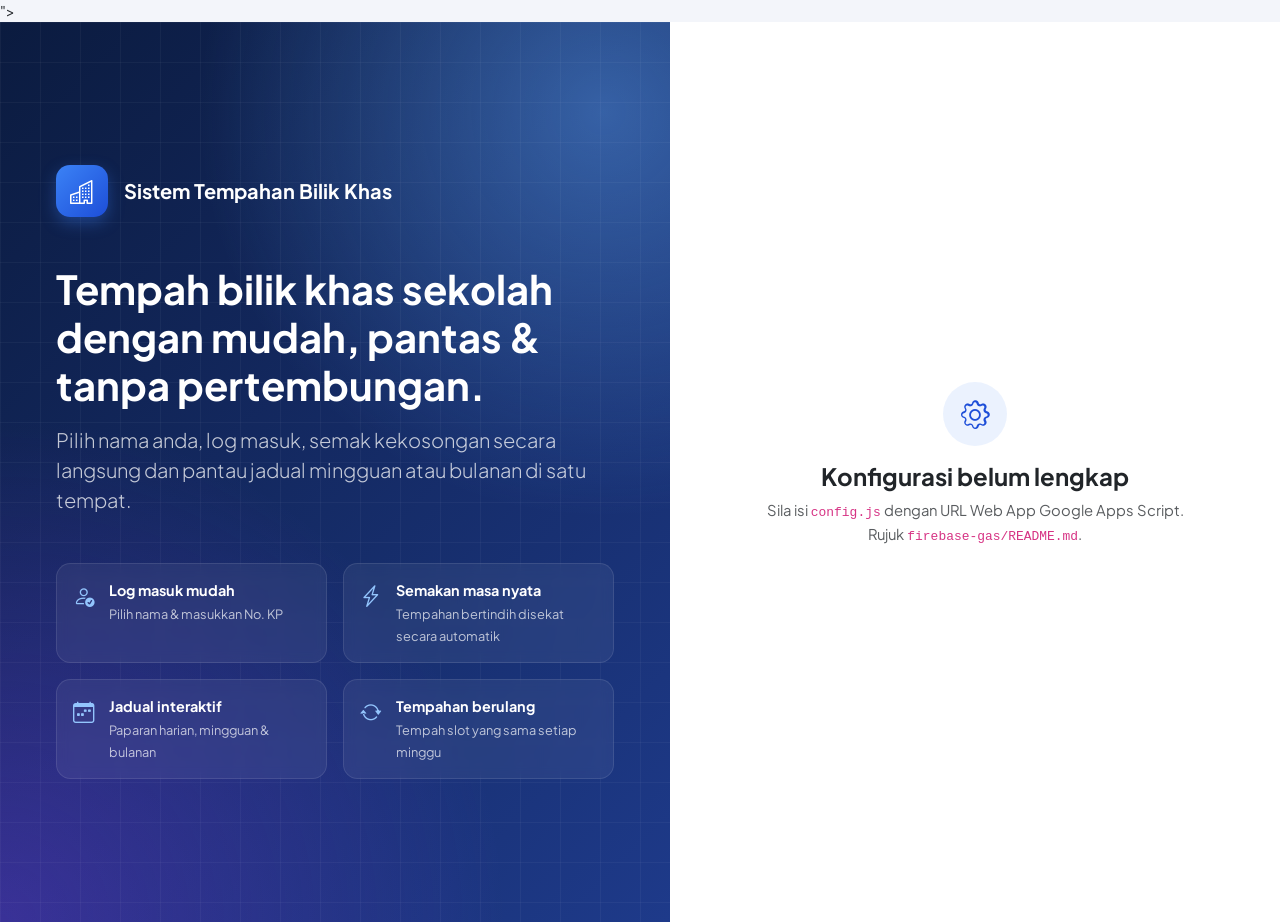
==== firebase-gas/gas/Index.html @ e860db9b "Versi GAS: sokongan banyak sekolah dengan panel Super Admin - Setiap sekolah mendapat Google Sheet s" ====
<!doctype html>
<html lang="ms">
<head>
    <meta charset="utf-8">
    <meta name="viewport" content="width=device-width, initial-scale=1">
    <title>Sistem Tempahan Bilik Khas</title>
    <rect width='32' height='32' rx='8' fill='%231e3a8a'/><path d='M9 23V9h9a5 5 0 010 10h-9' fill='none' stroke='white' stroke-width='3'/><circle cx='22' cy='23' r='2.5' fill='%2360a5fa'/></svg>">
    <link href="https://cdn.jsdelivr.net/npm/bootstrap@5.3.3/dist/css/bootstrap.min.css" rel="stylesheet">
    <link href="https://cdn.jsdelivr.net/npm/bootstrap-icons@1.11.3/font/bootstrap-icons.min.css" rel="stylesheet">
    <link rel="preconnect" href="https://fonts.googleapis.com"><link rel="preconnect" href="https://fonts.gstatic.com" crossorigin><link href="https://fonts.googleapis.com/css2?family=Plus+Jakarta+Sans:wght@400;500;600;700;800&display=swap" rel="stylesheet">
<style>
/* ==========================================================================
   Sistem Tempahan Bilik Khas — corporate theme
   ========================================================================== */

:root,
[data-bs-theme="light"] {
    --tb-navy: #0b1b3f;
    --tb-navy-2: #12275a;
    --tb-accent: #3b82f6;
    --tb-bg: #f3f5fa;
    --tb-surface: #ffffff;
    --tb-border: #e4e8f1;
    --tb-muted: #64748b;
    --tb-shadow: 0 1px 2px rgba(15, 23, 42, .04), 0 4px 16px rgba(15, 23, 42, .04);
    --tb-shadow-lg: 0 12px 32px rgba(15, 23, 42, .10);
    --tb-free: #ecfdf5;
    --tb-free-b: #a7f3d0;
    --tb-past: #f1f5f9;
    --tb-sidebar-w: 268px;

    --bs-primary: #1d4ed8;
    --bs-primary-rgb: 29, 78, 216;
    --bs-link-color: #1d4ed8;
    --bs-link-color-rgb: 29, 78, 216;
    --bs-link-hover-color: #1e40af;
    --bs-body-font-family: "Plus Jakarta Sans", system-ui, -apple-system, "Segoe UI", Roboto, sans-serif;
    --bs-body-bg: var(--tb-bg);
    --bs-border-color: var(--tb-border);
    --bs-border-radius: .6rem;
    --bs-border-radius-lg: .8rem;
}

[data-bs-theme="dark"] {
    --tb-bg: #0b1120;
    --tb-surface: #111a2e;
    --tb-border: #1f2a44;
    --tb-muted: #94a3b8;
    --tb-shadow: 0 1px 2px rgba(0, 0, 0, .3);
    --tb-shadow-lg: 0 12px 32px rgba(0, 0, 0, .45);
    --tb-free: rgba(16, 185, 129, .08);
    --tb-free-b: rgba(16, 185, 129, .35);
    --tb-past: rgba(148, 163, 184, .06);
    --bs-body-bg: var(--tb-bg);
    --bs-body-color: #dbe3f0;
    --bs-border-color: var(--tb-border);
    --bs-secondary-bg: #16213a;
    --bs-tertiary-bg: #131d33;
    --bs-primary: #3b82f6;
    --bs-primary-rgb: 59, 130, 246;
    --bs-link-color: #60a5fa;
    --bs-link-color-rgb: 96, 165, 250;
    --bs-link-hover-color: #93c5fd;
}

body { background: var(--tb-bg); font-size: .925rem; -webkit-font-smoothing: antialiased; }
.xsmall { font-size: .75rem; }
.min-w-0 { min-width: 0; }
.ls-1 { letter-spacing: .08em; }
a { text-decoration: none; }
.fw-medium { font-weight: 500; }

/* ---------- Buttons & form tweaks ---------- */
.btn { font-weight: 500; border-radius: .55rem; }
.btn-primary { --bs-btn-bg: #1d4ed8; --bs-btn-border-color: #1d4ed8; --bs-btn-hover-bg: #1e40af; --bs-btn-hover-border-color: #1e40af; --bs-btn-active-bg: #1e3a8a; box-shadow: 0 2px 8px rgba(29, 78, 216, .25); }
.btn-light { --bs-btn-bg: var(--tb-surface); --bs-btn-border-color: var(--tb-border); --bs-btn-hover-bg: var(--bs-secondary-bg); --bs-btn-hover-border-color: var(--tb-border); --bs-btn-color: var(--bs-body-color); --bs-btn-hover-color: var(--bs-body-color); }
.btn-icon { width: 40px; height: 40px; display: inline-flex; align-items: center; justify-content: center; border-radius: 10px; color: var(--bs-body-color); border: 1px solid transparent; }
.btn-icon:hover { background: var(--bs-secondary-bg); }
.form-control, .form-select { border-color: var(--tb-border); background-color: var(--tb-surface); }
.form-control:focus, .form-select:focus { border-color: #93c5fd; box-shadow: 0 0 0 .2rem rgba(59, 130, 246, .18); }
.form-label { margin-bottom: .35rem; font-size: .875rem; }
.input-icon { position: relative; }
.input-icon > i { position: absolute; left: .8rem; top: 50%; transform: translateY(-50%); color: var(--tb-muted); pointer-events: none; z-index: 2; }
.input-icon > .form-control { padding-left: 2.3rem; }
.btn-reveal { position: absolute; right: .5rem; top: 50%; transform: translateY(-50%); border: 0; background: none; color: var(--tb-muted); padding: .25rem .5rem; }

/* ---------- Soft badges ---------- */
.badge { font-weight: 600; padding: .38em .65em; border-radius: 6px; }
.badge-soft-primary { background: rgba(29, 78, 216, .1); color: #1d4ed8; }
.badge-soft-success { background: rgba(22, 163, 74, .12); color: #15803d; }
.badge-soft-warning { background: rgba(245, 158, 11, .15); color: #b45309; }
.badge-soft-danger { background: rgba(220, 38, 38, .1); color: #b91c1c; }
.badge-soft-secondary { background: rgba(100, 116, 139, .12); color: #475569; }
.badge-soft-info { background: rgba(8, 145, 178, .12); color: #0e7490; }
[data-bs-theme="dark"] .badge-soft-primary { color: #93c5fd; background: rgba(59, 130, 246, .18); }
[data-bs-theme="dark"] .badge-soft-success { color: #86efac; }
[data-bs-theme="dark"] .badge-soft-warning { color: #fcd34d; }
[data-bs-theme="dark"] .badge-soft-danger { color: #fca5a5; }
[data-bs-theme="dark"] .badge-soft-secondary { color: #cbd5e1; }
[data-bs-theme="dark"] .badge-soft-info { color: #67e8f9; }

/* ---------- Sidebar ---------- */
.sidebar {
    position: fixed; inset: 0 auto 0 0; width: var(--tb-sidebar-w); z-index: 1040;
    background: linear-gradient(180deg, var(--tb-navy) 0%, #0a1733 100%);
    color: #cbd5e1; display: flex; flex-direction: column; transition: transform .25s ease;
}
.brand { display: flex; align-items: center; gap: .75rem; padding: 1.25rem 1.25rem 1rem; color: #fff; }
.brand:hover { color: #fff; }
.brand-logo {
    width: 40px; height: 40px; border-radius: 11px; flex-shrink: 0; display: inline-flex; align-items: center; justify-content: center;
    background: linear-gradient(135deg, #3b82f6, #1d4ed8); color: #fff; font-size: 1.15rem; box-shadow: 0 6px 16px rgba(59, 130, 246, .35);
}
.brand-logo.lg { width: 52px; height: 52px; font-size: 1.5rem; border-radius: 14px; display: flex; }
.brand-text { line-height: 1.2; min-width: 0; }
.brand-text strong { display: block; font-size: .9rem; font-weight: 700; }
.brand-text small { display: block; font-size: .72rem; color: #94a3b8; white-space: nowrap; overflow: hidden; text-overflow: ellipsis; }
.side-nav { flex: 1; overflow-y: auto; padding: .5rem .75rem 1rem; }
.nav-section { font-size: .68rem; font-weight: 700; text-transform: uppercase; letter-spacing: .1em; color: #64748b; padding: 1.1rem .75rem .45rem; }
.sidebar .nav-link {
    display: flex; align-items: center; gap: .75rem; padding: .6rem .75rem; border-radius: .6rem; color: #cbd5e1; font-weight: 500; font-size: .875rem; margin-bottom: 2px;
}
.sidebar .nav-link i { font-size: 1.05rem; width: 20px; text-align: center; opacity: .85; }
.sidebar .nav-link:hover { background: rgba(255, 255, 255, .06); color: #fff; }
.sidebar .nav-link.active { background: linear-gradient(90deg, rgba(59, 130, 246, .28), rgba(59, 130, 246, .08)); color: #fff; box-shadow: inset 3px 0 0 #60a5fa; }
.sidebar .nav-link.active i { color: #93c5fd; opacity: 1; }
.nav-badge { margin-left: auto; background: #f59e0b; color: #111827; font-size: .7rem; font-weight: 700; padding: .1rem .45rem; border-radius: 99px; }
.sidebar-footer { padding: .75rem; border-top: 1px solid rgba(255, 255, 255, .06); }
.sidebar-backdrop { display: none; }

/* ---------- Main layout ---------- */
.main { margin-left: var(--tb-sidebar-w); min-height: 100vh; display: flex; flex-direction: column; }
.topbar {
    position: sticky; top: 0; z-index: 1030; height: 68px; display: flex; align-items: center; gap: 1rem; padding: 0 1.75rem;
    background: color-mix(in srgb, var(--tb-bg) 82%, transparent); backdrop-filter: saturate(180%) blur(12px); border-bottom: 1px solid var(--tb-border);
}
.content { flex: 1; padding: 1.75rem; max-width: 1600px; width: 100%; }
.app-footer { display: flex; justify-content: space-between; flex-wrap: wrap; gap: .5rem; padding: 1rem 1.75rem; font-size: .8rem; color: var(--tb-muted); border-top: 1px solid var(--tb-border); }

.user-chip { display: flex; align-items: center; gap: .6rem; padding: .3rem .6rem .3rem .3rem; border-radius: 99px; border: 1px solid var(--tb-border); background: var(--tb-surface); }
.avatar {
    width: 34px; height: 34px; border-radius: 50%; display: inline-flex; align-items: center; justify-content: center; flex-shrink: 0;
    background: linear-gradient(135deg, #1d4ed8, #7c3aed); color: #fff; font-size: .78rem; font-weight: 700;
}
.avatar-sm { width: 30px; height: 30px; font-size: .7rem; }
.avatar-xl { width: 84px; height: 84px; font-size: 1.8rem; display: flex; }
.notif-dot { position: absolute; top: 3px; right: 2px; min-width: 18px; height: 18px; padding: 0 4px; border-radius: 99px; background: #ef4444; color: #fff; font-size: .65rem; font-weight: 700; display: flex; align-items: center; justify-content: center; border: 2px solid var(--tb-bg); }
.notif-menu { width: 340px; border: 1px solid var(--tb-border); border-radius: .8rem; overflow: hidden; }
.notif-list { max-height: 380px; overflow-y: auto; }
.notif-item { display: block; padding: .7rem 1rem; border-bottom: 1px solid var(--tb-border); color: inherit; }
.notif-item:hover { background: var(--bs-secondary-bg); color: inherit; }
.notif-item.unread { background: rgba(59, 130, 246, .06); box-shadow: inset 3px 0 0 #3b82f6; }
.notif-unread { background: rgba(59, 130, 246, .05); }
.notif-icon { width: 38px; height: 38px; border-radius: 10px; background: var(--bs-secondary-bg); display: flex; align-items: center; justify-content: center; font-size: 1.1rem; flex-shrink: 0; }

/* ---------- Page head ---------- */
.page-head { display: flex; justify-content: space-between; align-items: flex-end; gap: 1rem; flex-wrap: wrap; margin-bottom: 1.5rem; }
.page-title { font-size: 1.55rem; font-weight: 800; letter-spacing: -.02em; margin: 0; }
.page-subtitle { color: var(--tb-muted); margin: .25rem 0 0; }
.page-actions { display: flex; gap: .5rem; flex-wrap: wrap; }

/* ---------- Cards ---------- */
.card { background: var(--tb-surface); border: 1px solid var(--tb-border); border-radius: .9rem; box-shadow: var(--tb-shadow); }
.card-header { background: transparent; border-bottom: 1px solid var(--tb-border); padding: .95rem 1.25rem; }
.card-footer { background: transparent; border-top: 1px solid var(--tb-border); padding: .75rem 1.25rem; }
.card-title { font-size: 1rem; font-weight: 700; margin: 0; display: flex; align-items: center; }
.card > .list-group-flush > .list-group-item { background: transparent; }
.table { --bs-table-bg: transparent; margin-bottom: 0; }
.table > thead th { font-size: .72rem; text-transform: uppercase; letter-spacing: .06em; color: var(--tb-muted); font-weight: 700; background: var(--bs-tertiary-bg); border-bottom-width: 1px; white-space: nowrap; padding: .7rem .75rem; }
.table > tbody td { padding: .75rem; }
.table > :not(caption) > * > * { border-color: var(--tb-border); }
.table td:first-child, .table th:first-child { padding-left: 1.25rem; }
.table td:last-child, .table th:last-child { padding-right: 1.25rem; }

.hero-card {
    border-radius: 1.1rem; padding: 1.75rem 2rem; position: relative; overflow: hidden;
    background: radial-gradient(circle at 85% -20%, rgba(96, 165, 250, .55), transparent 45%), linear-gradient(120deg, #0b1b3f 0%, #1e3a8a 60%, #1d4ed8 100%);
    box-shadow: 0 16px 40px rgba(30, 58, 138, .25);
}
.hero-card::after {
    content: ""; position: absolute; right: -60px; bottom: -80px; width: 260px; height: 260px; border-radius: 50%;
    border: 40px solid rgba(255, 255, 255, .05);
}
.hero-card .row { position: relative; z-index: 1; }

.stat-card {
    display: flex; align-items: center; gap: 1rem; padding: 1.15rem 1.25rem; height: 100%;
    background: var(--tb-surface); border: 1px solid var(--tb-border); border-radius: .9rem; box-shadow: var(--tb-shadow); color: inherit; transition: transform .15s, box-shadow .15s;
}
a.stat-card:hover { transform: translateY(-2px); box-shadow: var(--tb-shadow-lg); color: inherit; }
.stat-icon { width: 48px; height: 48px; border-radius: 12px; display: flex; align-items: center; justify-content: center; font-size: 1.35rem; flex-shrink: 0; }
.stat-value { font-size: 1.6rem; font-weight: 800; line-height: 1.1; letter-spacing: -.02em; }
.stat-label { font-size: .8rem; color: var(--tb-muted); font-weight: 500; }
.stat-card-sm { padding: .9rem 1rem; gap: .75rem; }
.stat-card-sm .stat-icon { width: 40px; height: 40px; font-size: 1.1rem; }
.stat-card-sm .stat-value { font-size: 1.3rem; }

.empty-state { text-align: center; color: var(--tb-muted); padding: 2rem 1rem; }
.empty-state i { font-size: 2.2rem; display: block; margin-bottom: .5rem; opacity: .5; }
.empty-state p { margin-bottom: .75rem; }

.room-dot { display: inline-block; width: 10px; height: 10px; border-radius: 3px; background: var(--c, #1d4ed8); margin-right: .5rem; vertical-align: middle; flex-shrink: 0; }
.legend-box { display: inline-block; width: 12px; height: 12px; border-radius: 3px; margin-right: .35rem; vertical-align: -1px; border: 1px solid rgba(0, 0, 0, .08); }
.bg-free { background: var(--tb-free); border-color: var(--tb-free-b); }
.bg-busy { background: #3b82f6; }
.bg-pending { background: repeating-linear-gradient(45deg, #fbbf24, #fbbf24 3px, #fde68a 3px, #fde68a 6px); }
.bg-selected { background: #16a34a; }
.bg-closed { background: #94a3b8; }

.date-tile {
    width: 50px; height: 54px; border-radius: 10px; display: flex; flex-direction: column; align-items: center; justify-content: center; flex-shrink: 0;
    background: color-mix(in srgb, var(--c) 12%, transparent); color: var(--c); border: 1px solid color-mix(in srgb, var(--c) 25%, transparent);
}
.date-tile span { font-size: .65rem; font-weight: 700; text-transform: uppercase; }
.date-tile strong { font-size: 1.25rem; line-height: 1; }

/* Today timeline */
.timeline { list-style: none; padding: 0; margin: 0; }
.timeline-item { display: flex; gap: 1rem; padding-bottom: .9rem; position: relative; }
.timeline-item:not(:last-child)::before { content: ""; position: absolute; left: 58px; top: 26px; bottom: 0; width: 2px; background: var(--tb-border); }
.timeline-time { width: 48px; font-weight: 700; font-size: .85rem; text-align: right; flex-shrink: 0; padding-top: .55rem; }
.timeline-time small { display: block; font-weight: 500; color: var(--tb-muted); font-size: .72rem; }
.timeline-body { flex: 1; border: 1px solid var(--tb-border); border-left: 4px solid var(--c); border-radius: .6rem; padding: .6rem .9rem; background: var(--tb-surface); position: relative; margin-left: 12px; }
.timeline-body::before { content: ""; position: absolute; left: -23px; top: 14px; width: 12px; height: 12px; border-radius: 50%; background: var(--c); border: 3px solid var(--tb-surface); box-shadow: 0 0 0 1px var(--tb-border); }
.timeline-item.past { opacity: .55; }
.timeline-item.live .timeline-body { box-shadow: 0 0 0 3px color-mix(in srgb, var(--c) 20%, transparent); }
.live-badge { animation: pulse 1.8s infinite; }
@keyframes pulse { 50% { opacity: .55; } }

.free-list { max-height: 420px; overflow-y: auto; }

/* ---------- Booking form ---------- */
.step-no { width: 26px; height: 26px; border-radius: 50%; background: #1d4ed8; color: #fff; font-size: .8rem; display: inline-flex; align-items: center; justify-content: center; margin-right: .6rem; }
.period-grid { display: grid; grid-template-columns: repeat(auto-fill, minmax(104px, 1fr)); gap: .5rem; }
.period-chip {
    border: 1px solid var(--tb-border); background: var(--tb-surface); border-radius: .6rem; padding: .5rem .4rem; text-align: center; transition: all .12s; color: inherit;
}
.period-chip:hover:not(.selected):not(.busy):not(.past) { border-color: #93c5fd; background: rgba(59, 130, 246, .06); }
.period-chip .pc-label { display: block; font-weight: 700; font-size: .8rem; }
.period-chip .pc-time { display: block; font-size: .7rem; color: var(--tb-muted); }
.period-chip.is-break { background: repeating-linear-gradient(45deg, transparent, transparent 6px, var(--bs-tertiary-bg) 6px, var(--bs-tertiary-bg) 12px); }
.period-chip.selected { background: #16a34a; border-color: #16a34a; color: #fff; }
.period-chip.selected .pc-time { color: rgba(255, 255, 255, .85); }
.period-chip.anchor { box-shadow: 0 0 0 3px rgba(22, 163, 74, .3); }
.period-chip.busy { background: rgba(239, 68, 68, .08); border-color: rgba(239, 68, 68, .3); color: #b91c1c; cursor: not-allowed; }
.period-chip.busy .pc-time { color: #ef4444; }
.period-chip.busy.selected { background: #dc2626; border-color: #dc2626; color: #fff; }
.period-chip.past { opacity: .4; cursor: not-allowed; }
.duration-box { border: 1px dashed var(--tb-border); border-radius: .55rem; padding: .45rem .75rem; color: var(--tb-muted); font-weight: 600; font-size: .875rem; height: 38px; display: flex; align-items: center; gap: .4rem; }
.repeat-box { border: 1px solid var(--tb-border); border-radius: .7rem; padding: .85rem 1rem; background: var(--bs-tertiary-bg); }
.repeat-options { display: none; }
.repeat-box.on .repeat-options { display: block; }
.check-result { border-radius: .7rem; padding: .8rem 1rem; font-size: .875rem; display: flex; gap: .6rem; align-items: flex-start; }
.check-result.ok { background: rgba(22, 163, 74, .1); color: #15803d; border: 1px solid rgba(22, 163, 74, .25); }
.check-result.bad { background: rgba(220, 38, 38, .08); color: #b91c1c; border: 1px solid rgba(220, 38, 38, .25); }
.check-result.loading { background: var(--bs-tertiary-bg); color: var(--tb-muted); }
[data-bs-theme="dark"] .check-result.ok { color: #86efac; }
[data-bs-theme="dark"] .check-result.bad { color: #fca5a5; }
.check-result ul { margin: .25rem 0 0; padding-left: 1.1rem; }

.room-info { overflow: hidden; }
.room-info-banner { height: 84px; display: flex; align-items: center; justify-content: center; font-size: 2.2rem; color: rgba(255, 255, 255, .9); background: linear-gradient(135deg, var(--c, #1d4ed8), color-mix(in srgb, var(--c, #1d4ed8) 55%, #0b1b3f)); }
.facility-tag { font-size: .72rem; padding: .25rem .55rem; border-radius: 6px; background: var(--bs-tertiary-bg); border: 1px solid var(--tb-border); color: var(--bs-body-color); }

.day-timeline { position: relative; }
.dt-grid { position: relative; margin-left: 44px; border-left: 1px solid var(--tb-border); }
.dt-hour { position: relative; border-top: 1px solid var(--tb-border); }
.dt-hour span { position: absolute; left: -44px; top: -8px; font-size: .68rem; color: var(--tb-muted); width: 38px; text-align: right; }
.dt-block { position: absolute; left: 6px; right: 6px; border-radius: 6px; padding: 2px 8px; font-size: .72rem; overflow: hidden; line-height: 1.3; color: #fff; background: #3b82f6; border: 1px solid rgba(0, 0, 0, .08); }
.dt-block.pending { background: repeating-linear-gradient(45deg, #f59e0b, #f59e0b 6px, #fbbf24 6px, #fbbf24 12px); color: #111827; }
.dt-block.mine-sel { background: rgba(22, 163, 74, .85); border: 2px dashed #14532d; z-index: 2; }
.dt-block.mine-sel.clash { background: rgba(220, 38, 38, .85); border-color: #7f1d1d; }
.dt-now { position: absolute; left: -4px; right: 0; height: 2px; background: #ef4444; z-index: 3; }
.dt-now::before { content: ""; position: absolute; left: -3px; top: -3px; width: 8px; height: 8px; border-radius: 50%; background: #ef4444; }
.dt-closed { padding: 1rem; text-align: center; border-radius: .6rem; background: var(--bs-tertiary-bg); color: var(--tb-muted); }

/* ---------- Availability grid ---------- */
.avail-wrap { max-height: 70vh; }
.avail-grid { border-collapse: separate; border-spacing: 0; width: 100%; font-size: .8rem; }
.avail-grid th, .avail-grid td { border-bottom: 1px solid var(--tb-border); border-right: 1px solid var(--tb-border); }
.avail-grid thead th { position: sticky; top: 0; z-index: 2; background: var(--bs-tertiary-bg); text-align: center; padding: .5rem .3rem; font-weight: 700; min-width: 64px; white-space: nowrap; }
.avail-grid thead th small { display: block; font-weight: 500; color: var(--tb-muted); font-size: .68rem; }
.avail-grid thead th.is-now { background: #1d4ed8; color: #fff; }
.avail-grid thead th.is-now small { color: rgba(255, 255, 255, .8); }
.avail-grid .sticky-col { position: sticky; left: 0; z-index: 1; background: var(--tb-surface); min-width: 210px; text-align: left; padding: .55rem 1rem; font-weight: 600; }
.avail-grid thead .sticky-col { z-index: 3; background: var(--bs-tertiary-bg); }
.avail-grid td { height: 46px; text-align: center; padding: 0; }
.avail-grid td a { display: flex; align-items: center; justify-content: center; width: 100%; height: 100%; min-height: 45px; }
.cell-free { background: var(--tb-free); }
.cell-free a { color: transparent; font-size: 1.2rem; }
.cell-free:hover { background: #d1fae5; }
.cell-free:hover a { color: #047857; }
[data-bs-theme="dark"] .cell-free:hover { background: rgba(16, 185, 129, .2); }
.cell-busy { background: var(--c); }
.cell-busy a { color: #fff; font-weight: 700; font-size: .72rem; }
.cell-busy.pending { background: repeating-linear-gradient(45deg, var(--c), var(--c) 5px, color-mix(in srgb, var(--c) 55%, #fff) 5px, color-mix(in srgb, var(--c) 55%, #fff) 10px); }
.cell-past { background: var(--tb-past); }
.cell-break { background: repeating-linear-gradient(45deg, transparent, transparent 5px, var(--bs-tertiary-bg) 5px, var(--bs-tertiary-bg) 10px); }
.cell-closed { background: repeating-linear-gradient(45deg, #e2e8f0, #e2e8f0 8px, #f1f5f9 8px, #f1f5f9 16px); color: #475569; font-weight: 600; }
[data-bs-theme="dark"] .cell-closed { background: repeating-linear-gradient(45deg, #1e293b, #1e293b 8px, #0f172a 8px, #0f172a 16px); color: #94a3b8; }
th.is-break { color: var(--tb-muted); }
.free-room { display: flex; align-items: center; gap: .75rem; padding: .85rem 1rem; border-radius: .7rem; border: 1px solid var(--tb-border); border-left: 4px solid var(--c); background: var(--tb-surface); }

/* ---------- Calendar ---------- */
.fc { --fc-border-color: var(--tb-border); --fc-today-bg-color: rgba(59, 130, 246, .06); --fc-page-bg-color: var(--tb-surface); --fc-neutral-bg-color: var(--bs-tertiary-bg); --fc-list-event-hover-bg-color: var(--bs-secondary-bg); font-size: .85rem; }
.fc .fc-toolbar-title { font-size: 1.2rem; font-weight: 800; }
.fc .fc-button { background: var(--tb-surface); border: 1px solid var(--tb-border); color: var(--bs-body-color); font-weight: 600; text-transform: capitalize; box-shadow: none !important; padding: .4rem .8rem; }
.fc .fc-button:hover { background: var(--bs-secondary-bg); color: var(--bs-body-color); border-color: var(--tb-border); }
.fc .fc-button-primary:not(:disabled).fc-button-active, .fc .fc-button-primary:not(:disabled):active { background: #1d4ed8; border-color: #1d4ed8; color: #fff; }
.fc .fc-col-header-cell-cushion { font-weight: 700; padding: .5rem; color: inherit; }
.fc .fc-daygrid-day-number { color: inherit; font-weight: 600; }
.fc-event { border-radius: 5px; padding: 1px 3px; cursor: pointer; font-weight: 500; }
.fc-event.ev-pending { background-image: repeating-linear-gradient(45deg, rgba(255, 255, 255, .28), rgba(255, 255, 255, .28) 5px, transparent 5px, transparent 10px) !important; }
.fc-event.ev-closure { cursor: default; opacity: .85; }
.fc .fc-timegrid-slot { height: 2.1em; }
.fc .fc-highlight { background: rgba(22, 163, 74, .18); }
.room-legend { row-gap: .25rem !important; }
.detail-list dt { color: var(--tb-muted); font-weight: 500; }
.detail-list dd { font-weight: 600; }

/* ---------- Room cards ---------- */
.room-card { background: var(--tb-surface); border: 1px solid var(--tb-border); border-radius: 1rem; overflow: hidden; box-shadow: var(--tb-shadow); display: flex; flex-direction: column; transition: transform .15s, box-shadow .15s; }
.room-card:hover { transform: translateY(-3px); box-shadow: var(--tb-shadow-lg); }
.room-card-banner { height: 110px; position: relative; display: flex; align-items: center; justify-content: center; font-size: 2.6rem; color: rgba(255, 255, 255, .25);
    background: radial-gradient(circle at 80% 0%, rgba(255, 255, 255, .25), transparent 50%), linear-gradient(135deg, var(--c), color-mix(in srgb, var(--c) 50%, #0b1b3f)); }
.room-code { position: absolute; left: 1rem; top: .9rem; font-weight: 800; color: #fff; font-size: .8rem; background: rgba(0, 0, 0, .2); padding: .2rem .55rem; border-radius: 6px; letter-spacing: .05em; }
.room-live { position: absolute; right: 1rem; top: .9rem; }
.filter-chips .btn { border-radius: 99px; }

/* ---------- Booking detail ---------- */
.booking-slip { overflow: hidden; }
.slip-head { display: flex; justify-content: space-between; align-items: center; padding: 1.25rem 1.5rem; color: #fff; background: linear-gradient(120deg, #0b1b3f, color-mix(in srgb, var(--c) 70%, #0b1b3f)); }
.slip-head .badge { background: rgba(255, 255, 255, .92) !important; }
.detail-label { font-size: .72rem; font-weight: 700; text-transform: uppercase; letter-spacing: .06em; color: var(--tb-muted); margin-bottom: .2rem; }
.detail-value { font-weight: 600; font-size: 1rem; }
.remark-box { background: var(--bs-tertiary-bg); border-left: 3px solid #3b82f6; border-radius: .5rem; padding: .8rem 1rem; }
.success-banner { display: flex; gap: 1rem; align-items: center; padding: 1.25rem 1.5rem; border-radius: 1rem; background: linear-gradient(90deg, rgba(22, 163, 74, .12), rgba(22, 163, 74, .03)); border: 1px solid rgba(22, 163, 74, .25); }
.success-icon { width: 52px; height: 52px; border-radius: 50%; background: #16a34a; color: #fff; display: flex; align-items: center; justify-content: center; font-size: 1.6rem; flex-shrink: 0; box-shadow: 0 0 0 6px rgba(22, 163, 74, .15); }
.series-chip { display: inline-flex; align-items: center; gap: .4rem; font-size: .78rem; padding: .3rem .65rem; border-radius: 99px; border: 1px solid; color: inherit; background: var(--tb-surface); }
.series-chip.current { background: #1d4ed8; color: #fff; border-color: #1d4ed8 !important; }
.series-chip .dot { width: 7px; height: 7px; border-radius: 50%; }
.mini-timeline { list-style: none; padding: 0; margin: 0; }
.mini-timeline li { position: relative; padding: 0 0 .9rem 1.25rem; font-size: .85rem; }
.mini-timeline li::before { content: ""; position: absolute; left: 0; top: .35rem; width: 9px; height: 9px; border-radius: 50%; background: #3b82f6; }
.mini-timeline li:not(:last-child)::after { content: ""; position: absolute; left: 4px; top: 1rem; bottom: 0; width: 1px; background: var(--tb-border); }
.mini-timeline strong { display: block; font-weight: 600; }
.mini-timeline span { color: var(--tb-muted); font-size: .8rem; }

.nav-pills-soft .nav-link { color: var(--tb-muted); font-weight: 600; font-size: .85rem; padding: .4rem .8rem; border-radius: .55rem; }
.nav-pills-soft .nav-link .badge { background: var(--bs-secondary-bg); color: inherit; font-size: .7rem; }
.nav-pills-soft .nav-link.active { background: rgba(29, 78, 216, .1); color: #1d4ed8; }
[data-bs-theme="dark"] .nav-pills-soft .nav-link.active { color: #93c5fd; background: rgba(59, 130, 246, .18); }
.rank { width: 26px; height: 26px; border-radius: 8px; background: var(--bs-secondary-bg); display: inline-flex; align-items: center; justify-content: center; font-size: .75rem; font-weight: 800; flex-shrink: 0; }
.list-group-item:first-child .rank { background: #fde68a; color: #92400e; }
.confirm-icon { width: 64px; height: 64px; margin: 0 auto; border-radius: 50%; display: flex; align-items: center; justify-content: center; font-size: 1.8rem; background: rgba(220, 38, 38, .1); color: #dc2626; }
.modal-content { border: 1px solid var(--tb-border); border-radius: 1rem; background: var(--tb-surface); }
.dropdown-menu { border: 1px solid var(--tb-border); border-radius: .7rem; background: var(--tb-surface); }
.dropdown-item { font-size: .875rem; padding: .45rem 1rem; }
.alert { border-radius: .8rem; }
.pagination .page-link { border-radius: .45rem !important; margin: 0 2px; border-color: var(--tb-border); }
.bulk-bar .form-control { flex: 1 1 180px; }

/* ---------- Auth ---------- */
.guest { background: var(--tb-surface); }
.auth-wrap { min-height: 100vh; display: grid; grid-template-columns: 1.1fr 1fr; }
.auth-hero {
    color: #fff; padding: 3.5rem; display: flex; align-items: center; position: relative; overflow: hidden;
    background: radial-gradient(circle at 90% 10%, rgba(96, 165, 250, .45), transparent 40%), radial-gradient(circle at 0% 100%, rgba(124, 58, 237, .35), transparent 45%), linear-gradient(135deg, #0b1b3f 0%, #1e3a8a 100%);
}
.auth-hero::before { content: ""; position: absolute; inset: 0; background-image: linear-gradient(rgba(255, 255, 255, .04) 1px, transparent 1px), linear-gradient(90deg, rgba(255, 255, 255, .04) 1px, transparent 1px); background-size: 40px 40px; }
.auth-hero-inner { position: relative; max-width: 620px; margin: 0 auto; }
.feat { display: flex; gap: .85rem; padding: 1rem; border-radius: .9rem; background: rgba(255, 255, 255, .06); border: 1px solid rgba(255, 255, 255, .1); backdrop-filter: blur(6px); height: 100%; }
.feat i { font-size: 1.35rem; color: #93c5fd; }
.feat strong { display: block; font-size: .9rem; }
.feat span { font-size: .8rem; opacity: .7; }
.auth-panel { display: flex; align-items: center; justify-content: center; padding: 2rem; background: var(--tb-surface); }
.auth-card { width: 100%; max-width: 420px; }
.steps { list-style: none; counter-reset: s; padding: 0; }
.steps li { counter-increment: s; position: relative; padding: 0 0 1.5rem 3.5rem; }
.steps li::before { content: counter(s); position: absolute; left: 0; top: 0; width: 38px; height: 38px; border-radius: 50%; background: rgba(255, 255, 255, .12); border: 1px solid rgba(255, 255, 255, .25); display: flex; align-items: center; justify-content: center; font-weight: 700; }
.steps strong { display: block; }
.steps span { opacity: .7; font-size: .9rem; }

/* ---------- TV display ---------- */
.display-board { background: #060d1f; color: #e2e8f0; min-height: 100vh; }
.db-head { display: flex; justify-content: space-between; align-items: center; padding: 1.5rem 2rem; background: linear-gradient(90deg, #0b1b3f, #1e3a8a); }
.db-clock { font-size: 2.6rem; font-weight: 800; line-height: 1; font-variant-numeric: tabular-nums; }
.db-grid { display: grid; grid-template-columns: repeat(auto-fill, minmax(340px, 1fr)); gap: 1rem; padding: 1.5rem 2rem; }
.db-room { border-radius: 1rem; padding: 1.1rem 1.25rem; background: #0f1a33; border: 1px solid #1f2a44; border-top: 5px solid var(--c); }
.db-state { font-size: .72rem; font-weight: 800; letter-spacing: .08em; padding: .3rem .6rem; border-radius: 6px; background: #16a34a; color: #fff; }
.db-room.busy .db-state { background: #dc2626; }
.db-room.closed .db-state { background: #64748b; }
.db-now { background: rgba(220, 38, 38, .12); border: 1px solid rgba(220, 38, 38, .35); padding: .6rem .8rem; border-radius: .6rem; margin: .5rem 0; }
.db-list { list-style: none; padding: 0; margin: .5rem 0 0; font-size: .9rem; }
.db-list li { padding: .35rem 0; border-top: 1px dashed #1f2a44; }
.db-list li span { font-weight: 700; margin-right: .6rem; font-variant-numeric: tabular-nums; }
.db-list li em { opacity: .6; font-style: normal; font-size: .8rem; }
.db-list li.done { opacity: .4; text-decoration: line-through; }

/* ---------- Responsive ---------- */
@media (max-width: 991.98px) {
    .sidebar { transform: translateX(-100%); }
    body.sidebar-open .sidebar { transform: none; box-shadow: var(--tb-shadow-lg); }
    body.sidebar-open .sidebar-backdrop { display: block; position: fixed; inset: 0; background: rgba(2, 6, 23, .5); z-index: 1035; }
    .main { margin-left: 0; }
    .topbar { padding: 0 1rem; }
    .content { padding: 1.25rem 1rem; }
    .auth-wrap { grid-template-columns: 1fr; }
    .auth-hero { display: none; }
}
@media (max-width: 575.98px) {
    .hero-card { padding: 1.35rem; }
    .page-title { font-size: 1.3rem; }
    .stat-card { padding: .9rem; gap: .7rem; }
    .stat-icon { width: 40px; height: 40px; font-size: 1.1rem; }
    .stat-value { font-size: 1.3rem; }
    .fc .fc-toolbar { flex-direction: column; gap: .5rem; }
    .notif-menu { width: 300px; }
}

/* ---------- Print ---------- */
.print-only { display: none; }
@media print {
    .sidebar, .topbar, .app-footer, .no-print, .btn, .alert { display: none !important; }
    .print-only { display: block !important; }
    .main { margin: 0; }
    .content { padding: 0; max-width: none; }
    body { background: #fff; font-size: 11pt; }
    .card { box-shadow: none; border-color: #ccc; break-inside: avoid; }
    .slip-head { -webkit-print-color-adjust: exact; print-color-adjust: exact; }
    .col-lg-8 { width: 100%; }
}

/* ---------- Fixes ---------- */
.room-card-banner .room-live, .room-card-banner .room-code { font-size: .78rem; line-height: 1.4; }
.room-card-banner .room-live .badge { font-size: .72rem; }
.btn-white { background: #fff; color: #0b1b3f; border-color: #fff; }
.btn-white:hover { background: #e0e7ff; color: #0b1b3f; border-color: #e0e7ff; }
.fc .fc-button:disabled { opacity: .55; background: var(--tb-surface); color: var(--bs-body-color); border-color: var(--tb-border); }
.mode-option { display: flex; gap: .75rem; align-items: flex-start; padding: 1rem; border: 1px solid var(--tb-border); border-radius: .8rem; cursor: pointer; transition: all .12s; }
.mode-option:hover { border-color: #93c5fd; }
.mode-option:has(input:checked) { border-color: #1d4ed8; background: rgba(29, 78, 216, .06); box-shadow: 0 0 0 3px rgba(59, 130, 246, .15); }
.mode-option input { margin-top: .2rem; flex-shrink: 0; }
.mode-option strong { display: block; margin-bottom: .2rem; }
.mode-option small { display: block; color: var(--tb-muted); }

/* ---------- SPA (Firebase) additions ---------- */
.boot { position: fixed; inset: 0; display: flex; flex-direction: column; gap: 1rem; align-items: center; justify-content: center; background: var(--tb-bg); z-index: 2000; color: var(--tb-muted); }
.view-loading { display: flex; align-items: center; justify-content: center; min-height: 40vh; color: var(--tb-muted); gap: .75rem; }
.btn-google { display: flex; align-items: center; justify-content: center; gap: .75rem; width: 100%; padding: .8rem 1rem; border-radius: .7rem; border: 1px solid var(--tb-border); background: var(--tb-surface); color: var(--bs-body-color); font-weight: 600; font-size: 1rem; box-shadow: var(--tb-shadow); transition: all .15s; }
.btn-google:hover { border-color: #93c5fd; box-shadow: 0 0 0 3px rgba(59, 130, 246, .15); }
.btn-google svg { width: 22px; height: 22px; }
.auth-note { font-size: .85rem; border-radius: .7rem; padding: .8rem 1rem; background: var(--bs-tertiary-bg); border: 1px solid var(--tb-border); }
.toast-stack { position: fixed; right: 1rem; bottom: 1rem; z-index: 3000; display: flex; flex-direction: column; gap: .5rem; max-width: 380px; }
.tb-toast { display: flex; gap: .6rem; align-items: flex-start; padding: .8rem 1rem; border-radius: .7rem; background: var(--tb-surface); border: 1px solid var(--tb-border); border-left: 4px solid #3b82f6; box-shadow: var(--tb-shadow-lg); animation: toastIn .2s ease; font-size: .9rem; }
.tb-toast.success { border-left-color: #16a34a; } .tb-toast.danger { border-left-color: #dc2626; } .tb-toast.warning { border-left-color: #f59e0b; }
@keyframes toastIn { from { transform: translateY(10px); opacity: 0; } }
.user-photo { width: 34px; height: 34px; border-radius: 50%; object-fit: cover; }
.btn[disabled] .spinner-border { width: 1rem; height: 1rem; }

/* ---------- School logo ---------- */
.brand-logo.has-img { background: #fff; padding: 3px; box-shadow: 0 4px 12px rgba(15, 23, 42, .18); }
.brand-logo.has-img img { width: 100%; height: 100%; object-fit: contain; display: block; }
.brand-logo.xl { width: 88px; height: 88px; border-radius: 18px; font-size: 2.4rem; display: flex; }
.brand-logo.xl.has-img { padding: 6px; }
.logo-upload { display: flex; gap: 1rem; align-items: center; padding: 1rem; border: 1px dashed var(--tb-border); border-radius: .8rem; background: var(--bs-tertiary-bg); }
.slip-head .brand-logo.has-img { box-shadow: none; }

/* ---------- Multi-school: landing & Super Admin panel ---------- */
.continue-school { display: grid; grid-template-columns: 1fr auto; align-items: center; gap: .15rem 1rem; padding: 1rem 1.25rem; border: 1px solid var(--bs-border-color); border-radius: 1rem; background: var(--bs-tertiary-bg); color: var(--bs-body-color); text-decoration: none; transition: border-color .15s, box-shadow .15s; }
.continue-school span { grid-column: 1; }
.continue-school strong { grid-column: 1; font-size: 1.1rem; }
.continue-school i { grid-column: 2; grid-row: 1 / span 2; font-size: 1.75rem; color: var(--bs-primary); }
.continue-school:hover { border-color: var(--bs-primary); box-shadow: 0 .5rem 1.5rem rgba(30, 58, 138, .12); color: var(--bs-body-color); }
.platform-nav { background: linear-gradient(120deg, #0f172a, #1e3a8a); }
.platform-nav .brand-logo { background: rgba(255, 255, 255, .15); }
.platform-nav .nav-link.active { color: #fff; }
.school-link { font-family: ui-monospace, SFMono-Regular, Menlo, monospace; font-size: .875rem; text-decoration: none; }

</style>
    <script>
        (function () {
            var t = null;
            try { t = localStorage.getItem('tb-theme'); } catch (e) {}
            if (!t) t = window.matchMedia('(prefers-color-scheme: dark)').matches ? 'dark' : 'light';
            document.documentElement.setAttribute('data-bs-theme', t);
        })();
    </script>
</head>
<body class="app">
<div id="boot" class="boot"><span class="brand-logo lg"><i class="bi bi-buildings"></i></span><div class="spinner-border spinner-border-sm"></div></div>

<div id="auth" hidden></div>

<div id="shell" hidden>
    <aside class="sidebar" id="sidebar">
        <a href="#/dashboard" class="brand">
            <span class="brand-logo" id="sidebarLogo"><i class="bi bi-buildings"></i></span>
            <span class="brand-text"><strong data-setting="system_name"></strong><small data-setting="school_name"></small></span>
        </a>
        <nav class="side-nav" id="sideNav"></nav>
        <div class="sidebar-footer">
            <a href="/display.html" target="_blank" class="nav-link" id="displayLink"><i class="bi bi-tv"></i><span>Paparan Skrin Hari Ini</span></a>
        </div>
    </aside>
    <div class="sidebar-backdrop" data-toggle-sidebar></div>

    <div class="main">
        <header class="topbar">
            <button class="btn btn-icon d-lg-none" data-toggle-sidebar aria-label="Menu"><i class="bi bi-list fs-4"></i></button>
            <div class="topbar-title d-none d-md-block"><div class="text-body-secondary small" id="todayLabel"></div></div>
            <div class="ms-auto d-flex align-items-center gap-2">
                <a href="#/book" class="btn btn-primary btn-sm d-none d-sm-inline-flex align-items-center gap-1"><i class="bi bi-plus-lg"></i> Tempahan Baharu</a>
                <button class="btn btn-icon" id="themeToggle" title="Tukar tema" aria-label="Tukar tema"><i class="bi bi-moon-stars"></i></button>
                <div class="dropdown">
                    <button class="btn btn-icon position-relative" data-bs-toggle="dropdown" id="notifBtn" aria-label="Notifikasi">
                        <i class="bi bi-bell"></i><span class="notif-dot" id="notifDot" hidden></span>
                    </button>
                    <div class="dropdown-menu dropdown-menu-end notif-menu shadow-lg p-0">
                        <div class="d-flex justify-content-between align-items-center px-3 py-2 border-bottom">
                            <strong>Notifikasi</strong><a href="#/notifications" class="small">Lihat semua</a>
                        </div>
                        <div class="notif-list" id="notifList"></div>
                    </div>
                </div>
                <div class="dropdown">
                    <button class="btn user-chip" data-bs-toggle="dropdown" id="userChip"></button>
                    <ul class="dropdown-menu dropdown-menu-end shadow">
                        <li><a class="dropdown-item" href="#/profile"><i class="bi bi-person me-2"></i>Profil Saya</a></li>
                        <li><a class="dropdown-item" href="#/my-bookings"><i class="bi bi-journal-bookmark me-2"></i>Tempahan Saya</a></li>
                        <li><hr class="dropdown-divider"></li>
                        <li><button class="dropdown-item text-danger" data-logout><i class="bi bi-box-arrow-right me-2"></i>Log Keluar</button></li>
                    </ul>
                </div>
            </div>
        </header>
        <main class="content" id="view"></main>
        <footer class="app-footer">
            <span>&copy; <span id="year"></span> <span data-setting="school_name"></span></span>
            <span class="text-body-tertiary" data-setting="system_name"></span>
        </footer>
    </div>
</div>

<!-- Shared dialogs -->
<div class="modal fade" id="confirmModal" tabindex="-1">
    <div class="modal-dialog modal-dialog-centered">
        <div class="modal-content">
            <div class="modal-body p-4 text-center">
                <div class="confirm-icon mb-3"><i class="bi bi-exclamation-triangle"></i></div>
                <h5 class="mb-2">Adakah anda pasti?</h5>
                <p class="text-body-secondary mb-0" data-confirm-text></p>
                <textarea class="form-control mt-3" rows="2" data-confirm-input hidden placeholder="Catatan (pilihan)"></textarea>
            </div>
            <div class="modal-footer border-0 justify-content-center pb-4">
                <button type="button" class="btn btn-light px-4" data-bs-dismiss="modal">Batal</button>
                <button type="button" class="btn btn-danger px-4" data-confirm-ok>Ya, teruskan</button>
            </div>
        </div>
    </div>
</div>
<div class="toast-stack" id="toasts"></div>

<script src="https://cdn.jsdelivr.net/npm/bootstrap@5.3.3/dist/js/bootstrap.bundle.min.js"></script>
<script>window.APP_CONFIG = { gasUrl: <?!= JSON.stringify(scriptUrl) ?>, cdn: true, school: <?!= JSON.stringify(school) ?>, platform: <?!= JSON.stringify(platform) ?> };</script>
<script>
/* Sistem Tempahan Bilik Khas — SPA core: auth, API, router, layout, helpers */
window.App = (function () {
    'use strict';

    var S = { user: null, settings: {}, rooms: [], periods: [], meta: {}, teachers: [], token: '', today: '', routes: {}, routeSeq: 0 };

    /* ------------------------------------------------------------------
     * Generic helpers
     * ------------------------------------------------------------------ */
    var $ = function (sel, root) { return (root || document).querySelector(sel); };
    var $$ = function (sel, root) { return Array.prototype.slice.call((root || document).querySelectorAll(sel)); };
    var esc = function (s) {
        return String(s == null ? '' : s).replace(/[&<>"']/g, function (c) {
            return { '&': '&amp;', '<': '&lt;', '>': '&gt;', '"': '&quot;', "'": '&#39;' }[c];
        });
    };
    var pad = function (n) { return String(n).padStart(2, '0'); };
    var toMin = function (t) { var p = String(t).split(':'); return (+p[0]) * 60 + (+p[1] || 0); };
    var toTime = function (m) { return pad(Math.floor(m / 60)) + ':' + pad(m % 60); };
    var isoDate = function (d) { return d.getFullYear() + '-' + pad(d.getMonth() + 1) + '-' + pad(d.getDate()); };
    var todayIso = function () { return isoDate(new Date()); };
    var nowMin = function () { var d = new Date(); return d.getHours() * 60 + d.getMinutes(); };
    var addDays = function (iso, n) { var d = new Date(iso + 'T00:00:00'); d.setDate(d.getDate() + n); return isoDate(d); };
    var DAYS = ['Ahad', 'Isnin', 'Selasa', 'Rabu', 'Khamis', 'Jumaat', 'Sabtu'];
    var MONTHS = ['Januari', 'Februari', 'Mac', 'April', 'Mei', 'Jun', 'Julai', 'Ogos', 'September', 'Oktober', 'November', 'Disember'];
    var MONTHS_SHORT = ['Jan', 'Feb', 'Mac', 'Apr', 'Mei', 'Jun', 'Jul', 'Ogo', 'Sep', 'Okt', 'Nov', 'Dis'];
    var fmtDate = function (iso, withDay, short) {
        if (!iso) return '-';
        var d = new Date(String(iso).slice(0, 10) + 'T00:00:00');
        if (isNaN(d)) return esc(iso);
        return (withDay ? DAYS[d.getDay()] + ', ' : '') + d.getDate() + ' ' + (short ? MONTHS_SHORT : MONTHS)[d.getMonth()] + ' ' + d.getFullYear();
    };
    var fmtDateTime = function (s) { return s ? fmtDate(s, false, true) + ', ' + String(s).slice(11, 16) : '-'; };
    var dayName = function (iso) { return DAYS[new Date(iso + 'T00:00:00').getDay()]; };
    var duration = function (a, b) {
        var m = toMin(b) - toMin(a), h = Math.floor(m / 60);
        return ((h ? h + ' jam ' : '') + (m % 60 ? (m % 60) + ' minit' : '')).trim();
    };
    var timeAgo = function (s) {
        var diff = (Date.now() - new Date(String(s).replace(' ', 'T')).getTime()) / 1000;
        if (diff < 60) return 'baru sahaja';
        if (diff < 3600) return Math.floor(diff / 60) + ' minit lalu';
        if (diff < 86400) return Math.floor(diff / 3600) + ' jam lalu';
        if (diff < 604800) return Math.floor(diff / 86400) + ' hari lalu';
        return fmtDate(s, false, true);
    };
    var initials = function (name) {
        var n = String(name || '').replace(/^(cikgu|puan|pn\.?|en\.?|encik|tuan|dr\.?|hj\.?|hjh\.?)\s+/i, '').trim();
        return n.split(/\s+/).slice(0, 2).map(function (p) { return p.charAt(0).toUpperCase(); }).join('') || '?';
    };
    var debounce = function (fn, ms) {
        var t; return function () { var a = arguments, s = this; clearTimeout(t); t = setTimeout(function () { fn.apply(s, a); }, ms); };
    };

    var STATUS = {
        pending: ['Menunggu', 'warning', 'hourglass-split'],
        approved: ['Diluluskan', 'success', 'check-circle-fill'],
        rejected: ['Ditolak', 'danger', 'x-circle-fill'],
        cancelled: ['Dibatalkan', 'secondary', 'slash-circle'],
    };
    var ROOM_STATUS = { active: ['Aktif', 'success'], maintenance: ['Penyelenggaraan', 'warning'], inactive: ['Tidak Aktif', 'secondary'] };
    var APPROVAL_MODES = {
        auto: ['Lulus automatik', 'Tempahan terus diluluskan jika tiada pertindihan.', 'lightning-charge'],
        manual: ['Semua perlu kelulusan', 'Setiap tempahan guru menunggu kelulusan pentadbir.', 'person-check'],
        room: ['Ikut tetapan bilik', 'Hanya bilik yang ditanda "Perlu kelulusan" memerlukan kelulusan pentadbir.', 'door-open'],
    };
    var statusBadge = function (s) {
        var x = STATUS[s] || [s, 'secondary', 'circle'];
        return '<span class="badge badge-soft-' + x[1] + '"><i class="bi bi-' + x[2] + ' me-1"></i>' + esc(x[0]) + '</span>';
    };
    var roomStatusBadge = function (s) {
        var x = ROOM_STATUS[s] || [s, 'secondary'];
        return '<span class="badge badge-soft-' + x[1] + '">' + esc(x[0]) + '</span>';
    };
    var roomNeedsApproval = function (room) {
        var mode = S.settings.approval_mode || 'auto';
        return mode === 'manual' || (mode === 'room' && !!Number(room.requires_approval));
    };
    var room = function (id) { return S.rooms.filter(function (r) { return r.id === Number(id); })[0] || null; };
    var dot = function (color) { return '<span class="room-dot" style="--c:' + esc(color) + '"></span>'; };
    var empty = function (icon, text, extra) {
        return '<div class="empty-state py-5"><i class="bi bi-' + icon + '"></i><p>' + esc(text) + '</p>' + (extra || '') + '</div>';
    };
    /** School logo (uploaded by admin) or the default building icon. */
    var brandLogo = function (cls) {
        var logo = S.settings.logo;
        return logo ? '<span class="brand-logo has-img ' + (cls || '') + '"><img src="' + esc(logo) + '" alt="Logo sekolah"></span>'
            : '<span class="brand-logo ' + (cls || '') + '"><i class="bi bi-buildings"></i></span>';
    };
    var pageTitle = function (title, subtitle, actions) {
        return '<div class="page-head"><div><h1 class="page-title">' + esc(title) + '</h1>' + (subtitle ? '<p class="page-subtitle">' + subtitle + '</p>' : '') +
            '</div>' + (actions ? '<div class="page-actions">' + actions + '</div>' : '') + '</div>';
    };
    var link = function (page, params) {
        var q = params ? Object.keys(params).filter(function (k) { return params[k] !== '' && params[k] != null; })
            .map(function (k) { return encodeURIComponent(k) + '=' + encodeURIComponent(params[k]); }).join('&') : '';
        return '#/' + page + (q ? '?' + q : '');
    };
    var go = function (page, params) { location.hash = link(page, params); };
    var formData = function (form) {
        var o = {};
        $$('input, select, textarea', form).forEach(function (el) {
            if (!el.name) return;
            if (el.type === 'checkbox') o[el.name] = el.checked;
            else if (el.type === 'radio') { if (el.checked) o[el.name] = el.value; }
            else o[el.name] = el.value.trim();
        });
        return o;
    };
    var busy = function (btn, on) {
        if (!btn) return;
        if (on) { btn.dataset.html = btn.innerHTML; btn.disabled = true; btn.innerHTML = '<span class="spinner-border spinner-border-sm me-1"></span> Memproses…'; }
        else { btn.disabled = false; if (btn.dataset.html) btn.innerHTML = btn.dataset.html; }
    };
    var csvDownload = function (filename, header, rows) {
        var cell = function (v) {
            v = v == null ? '' : String(v);
            if (/^[=+\-@]/.test(v)) v = "'" + v;
            return /[",\n]/.test(v) ? '"' + v.replace(/"/g, '""') + '"' : v;
        };
        var csv = '﻿' + [header].concat(rows).map(function (r) { return r.map(cell).join(','); }).join('\r\n');
        var a = document.createElement('a');
        a.href = URL.createObjectURL(new Blob([csv], { type: 'text/csv;charset=utf-8' }));
        a.download = filename;
        document.body.appendChild(a); a.click(); a.remove();
    };
    var pager = function (page, pages, onGo) {
        if (pages <= 1) return '';
        var nums = [1, page - 2, page - 1, page, page + 1, page + 2, pages].filter(function (n, i, a) { return n >= 1 && n <= pages && a.indexOf(n) === i; }).sort(function (a, b) { return a - b; });
        var html = '<nav><ul class="pagination pagination-sm mb-0">', prev = 0;
        nums.forEach(function (n) {
            if (prev && n > prev + 1) html += '<li class="page-item disabled"><span class="page-link">…</span></li>';
            html += '<li class="page-item' + (n === page ? ' active' : '') + '"><a class="page-link" href="#" data-page="' + n + '">' + n + '</a></li>';
            prev = n;
        });
        setTimeout(function () {
            $$('[data-page]').forEach(function (a) { a.onclick = function (e) { e.preventDefault(); onGo(+a.dataset.page); }; });
        });
        return html + '</ul></nav>';
    };

    /* ------------------------------------------------------------------
     * Toasts & dialogs
     * ------------------------------------------------------------------ */
    function toast(msg, type) {
        var el = document.createElement('div');
        type = type || 'success';
        var icon = { success: 'check-circle-fill text-success', danger: 'exclamation-octagon-fill text-danger', warning: 'exclamation-triangle-fill text-warning', info: 'info-circle-fill text-primary' }[type];
        el.className = 'tb-toast ' + type;
        el.innerHTML = '<i class="bi bi-' + icon + ' mt-1"></i><div>' + esc(msg) + '</div>';
        $('#toasts').appendChild(el);
        setTimeout(function () { el.style.transition = 'opacity .3s'; el.style.opacity = '0'; setTimeout(function () { el.remove(); }, 300); }, type === 'danger' ? 7000 : 4000);
    }

    function confirmBox(text, opts) {
        opts = opts || {};
        return new Promise(function (resolve) {
            var m = $('#confirmModal');
            $('[data-confirm-text]', m).textContent = text;
            var input = $('[data-confirm-input]', m);
            input.hidden = !opts.input;
            input.value = '';
            var ok = $('[data-confirm-ok]', m);
            ok.className = 'btn px-4 ' + (opts.btnClass || 'btn-danger');
            ok.textContent = opts.okText || 'Ya, teruskan';
            var modal = bootstrap.Modal.getOrCreateInstance(m);
            var answered = false;
            ok.onclick = function () { answered = true; modal.hide(); resolve(opts.input ? { remark: input.value.trim() } : true); };
            m.addEventListener('hidden.bs.modal', function h() { m.removeEventListener('hidden.bs.modal', h); if (!answered) resolve(false); });
            modal.show();
        });
    }

    function showError(err) {
        var list = err && err.info && err.info.errors;
        toast(list && list.length ? list.join(' ') : (err && err.message) || 'Ralat tidak diketahui.', 'danger');
    }

    /* ------------------------------------------------------------------
     * API client — google.script.run when served from Apps Script,
     * otherwise fetch() to the Web App URL (e.g. from Firebase Hosting)
     * ------------------------------------------------------------------ */
    /* ------------------------------------------------------------------
     * Which school is this? booking.akmalsys.com/<kod> on the web,
     * or ?s=<kod> when the app is served straight from Apps Script.
     * ------------------------------------------------------------------ */
    var CFG = window.APP_CONFIG || {};
    var IN_GAS = !!(window.google && google.script && google.script.run);
    var NOT_SCHOOL = { '': 1, 'index.html': 1, 'platform': 1, 'display.html': 1 };
    function detectSchool() {
        if (IN_GAS) return String(CFG.school || '').toLowerCase();
        var seg = decodeURIComponent(location.pathname.replace(/^\/+|\/+$/g, '').split('/')[0] || '').toLowerCase();
        if (!NOT_SCHOOL[seg]) return seg;
        var q = new URLSearchParams(location.search).get('s');
        return q ? q.toLowerCase() : '';
    }
    function isPlatformPage() {
        return IN_GAS ? !!CFG.platform : /^\/platform\/?$/.test(location.pathname);
    }
    function schoolLink(slug) {
        return IN_GAS ? CFG.gasUrl + '?s=' + encodeURIComponent(slug) : '/' + encodeURIComponent(slug);
    }
    function homeLink() {
        return IN_GAS ? CFG.gasUrl : '/';
    }
    /** Navigate the whole window (the Apps Script app runs inside an iframe). */
    function goTop(url) {
        if (IN_GAS) window.open(url, '_top'); else location.href = url;
    }
    S.school = detectSchool();

    function tokenKey() { return 'tb-token:' + S.school; }
    function getToken() {
        try { return localStorage.getItem(tokenKey()) || sessionStorage.getItem(tokenKey()) || S.token || ''; } catch (e) { return S.token || ''; }
    }
    function setToken(token, remember) {
        S.token = token || '';
        try {
            localStorage.removeItem(tokenKey());
            sessionStorage.removeItem(tokenKey());
            if (token) (remember ? localStorage : sessionStorage).setItem(tokenKey(), token);
        } catch (e) { /* storage blocked: keep token in memory only */ }
    }

    function transport(payload) {
        var gsr = window.google && google.script && google.script.run;
        if (gsr) {
            return new Promise(function (resolve, reject) {
                gsr.withSuccessHandler(function (s) { resolve(JSON.parse(s)); })
                    .withFailureHandler(function (e) { reject(new Error('Ralat pelayan: ' + (e && e.message || e))); })
                    .api(JSON.stringify(payload));
            });
        }
        return fetch(window.APP_CONFIG.gasUrl, {
            method: 'POST', headers: { 'Content-Type': 'text/plain;charset=utf-8' }, body: JSON.stringify(payload), redirect: 'follow',
        }).then(function (r) {
            if (!r.ok) throw new Error('Pelayan tidak dapat dihubungi (' + r.status + ').');
            return r.json();
        }, function () { throw new Error('Tidak dapat menghubungi pelayan. Semak sambungan Internet anda.'); });
    }

    function api(action, data, opts) {
        opts = opts || {};
        var payload = { action: action, data: data || {} };
        if (opts.platform) {
            payload.token = opts.token || undefined;
        } else {
            payload.school = S.school;
            payload.token = opts.public ? undefined : getToken() || undefined;
        }
        return transport(payload).then(function (j) {
            if (j.meta) setMeta(j.meta);
            if (!j.ok) {
                var e = new Error(j.error || 'Ralat');
                e.code = j.code; e.info = j.info;
                if (j.code === 'AUTH' && !opts.public && !opts.platform && S.user) {
                    setToken('');
                    S.user = null;
                    toast(j.error, 'warning');
                    showLogin();
                }
                throw e;
            }
            return j.data;
        });
    }

    /* ------------------------------------------------------------------
     * Auth screens — pilih nama, log masuk dengan No. KP
     * ------------------------------------------------------------------ */
    function authLayout(inner) {
        var s = S.settings;
        return '<div class="auth-wrap"><section class="auth-hero"><div class="auth-hero-inner">' +
            '<div class="d-flex align-items-center gap-3 mb-5">' + brandLogo('lg') + '<div>' +
            '<div class="fw-bold fs-5">' + esc(s.system_name || 'Sistem Tempahan Bilik Khas') + '</div><div class="opacity-75 small">' + esc(s.school_name || '') + '</div></div></div>' +
            '<h1 class="display-6 fw-bold mb-3">Tempah bilik khas sekolah dengan mudah, pantas &amp; tanpa pertembungan.</h1>' +
            '<p class="lead opacity-75 mb-5">Pilih nama anda, log masuk, semak kekosongan secara langsung dan pantau jadual mingguan atau bulanan di satu tempat.</p>' +
            '<div class="row g-3 auth-features">' +
            '<div class="col-sm-6"><div class="feat"><i class="bi bi-person-check"></i><div><strong>Log masuk mudah</strong><span>Pilih nama &amp; masukkan No. KP</span></div></div></div>' +
            '<div class="col-sm-6"><div class="feat"><i class="bi bi-lightning-charge"></i><div><strong>Semakan masa nyata</strong><span>Tempahan bertindih disekat secara automatik</span></div></div></div>' +
            '<div class="col-sm-6"><div class="feat"><i class="bi bi-calendar-week"></i><div><strong>Jadual interaktif</strong><span>Paparan harian, mingguan &amp; bulanan</span></div></div></div>' +
            '<div class="col-sm-6"><div class="feat"><i class="bi bi-arrow-repeat"></i><div><strong>Tempahan berulang</strong><span>Tempah slot yang sama setiap minggu</span></div></div></div>' +
            '</div></div></section><section class="auth-panel"><div class="auth-card">' +
            '<div class="d-lg-none text-center mb-4">' + brandLogo('lg mx-auto mb-2') + '<div class="fw-bold">' + esc(s.system_name || '') + '</div><div class="small text-body-secondary">' + esc(s.school_name || '') + '</div></div>' +
            inner + '</div></section></div>';
    }

    function showAuth(html) {
        $('#boot').hidden = true;
        $('#shell').hidden = true;
        var a = $('#auth');
        a.hidden = false;
        a.innerHTML = authLayout(html);
        return a;
    }

    function showMessage(icon, title, text, extra) {
        showAuth('<div class="text-center"><div class="confirm-icon mb-3" style="background:rgba(59,130,246,.1);color:#1d4ed8"><i class="bi bi-' + icon + '"></i></div>' +
            '<h2 class="h4 fw-bold">' + esc(title) + '</h2><p class="text-body-secondary">' + text + '</p>' + (extra || '') + '</div>');
    }

    var icInput = function (name, label, autofocus) {
        return '<div class="mb-3"><label class="form-label fw-semibold">' + label + '</label><div class="input-icon"><i class="bi bi-person-vcard"></i>' +
            '<input class="form-control form-control-lg" name="' + name + '" inputmode="numeric" autocomplete="off" maxlength="14" placeholder="cth. 900101101234" required' + (autofocus ? ' autofocus' : '') + '>' +
            '<button type="button" class="btn-reveal" data-reveal aria-label="Papar"><i class="bi bi-eye"></i></button></div></div>';
    };

    function showLogin() {
        var teachers = S.teachers || [];
        var a = showAuth(
            '<h2 class="h3 fw-bold mb-1">Selamat datang 👋</h2><p class="text-body-secondary mb-4">Pilih nama anda untuk log masuk.</p>' +
            '<div id="loginAlert"></div>' +
            '<form id="loginForm" autocomplete="off">' +
            '<div class="mb-3"><label class="form-label fw-semibold">Nama guru</label>' +
            '<div class="input-icon mb-2"><i class="bi bi-search"></i><input class="form-control" id="nameFilter" placeholder="Taip untuk cari nama…"></div>' +
            '<select class="form-select form-select-lg" id="userSelect" required><option value="">— Pilih nama anda —</option>' +
            teachers.map(function (t) { return '<option value="' + t.id + '">' + esc(t.name) + (t.department ? ' (' + esc(t.department) + ')' : '') + '</option>'; }).join('') +
            '</select></div><div id="loginStep"></div></form>' +
            (S.settings.allow_registration === '1' ? '<p class="text-center text-body-secondary mt-4 mb-0 small">Nama anda tiada dalam senarai? <a href="#" id="showRegister" class="fw-semibold">Daftar di sini</a></p>' : '') +
            '<p class="text-center xsmall text-body-tertiary mt-3 mb-0">Lupa kata laluan? Hubungi pentadbir sistem untuk menetapkan semula.</p>' +
            '<p class="text-center xsmall mt-2 mb-0"><a href="#" id="switchSchool" class="text-body-secondary"><i class="bi bi-arrow-left-right me-1"></i>Bukan ' + esc(S.settings.school_name || 'sekolah ini') + '? Tukar sekolah</a></p>');
        $('#switchSchool', a).onclick = function (e) {
            e.preventDefault();
            try { localStorage.removeItem('tb-last-school'); } catch (err) { /* ignore */ }
            goTop(homeLink());
        };
        var sel = $('#userSelect', a), step = $('#loginStep', a);
        try { var last = localStorage.getItem('tb-last-user'); if (last && teachers.some(function (t) { return String(t.id) === last; })) sel.value = last; } catch (e) { /* ignore */ }

        $('#nameFilter', a).oninput = function () {
            var q = this.value.trim().toLowerCase(), first = null;
            Array.prototype.forEach.call(sel.options, function (o, i) {
                if (!i) return;
                var show = !q || o.text.toLowerCase().indexOf(q) !== -1;
                o.hidden = !show;
                if (show && !first) first = o;
            });
            if (q && first) { sel.value = first.value; renderStep(); }
        };
        sel.onchange = renderStep;

        function renderStep() {
            var t = teachers.filter(function (x) { return String(x.id) === sel.value; })[0];
            $('#loginAlert', a).innerHTML = '';
            if (!t) { step.innerHTML = ''; return; }
            if (t.activated) {
                step.innerHTML = icInput('password', 'No. Kad Pengenalan / kata laluan', true) +
                    '<div class="form-check mb-4"><input class="form-check-input" type="checkbox" id="remember" checked><label class="form-check-label small" for="remember">Ingat saya pada peranti ini</label></div>' +
                    '<button class="btn btn-primary btn-lg w-100 fw-semibold">Log Masuk <i class="bi bi-arrow-right ms-1"></i></button>';
                $('[name=password]', step).removeAttribute('inputmode');
                $('[name=password]', step).type = 'password';
            } else {
                step.innerHTML = '<div class="auth-note mb-3"><i class="bi bi-stars me-1 text-primary"></i><strong>Log masuk kali pertama.</strong> Daftarkan No. Kad Pengenalan anda (12 digit) — ia akan menjadi kata laluan anda.</div>' +
                    icInput('ic', 'No. Kad Pengenalan', true) + icInput('ic_confirm', 'Sahkan No. Kad Pengenalan') +
                    '<div class="form-check mb-4"><input class="form-check-input" type="checkbox" id="remember" checked><label class="form-check-label small" for="remember">Ingat saya pada peranti ini</label></div>' +
                    '<button class="btn btn-primary btn-lg w-100 fw-semibold">Daftar &amp; Log Masuk <i class="bi bi-arrow-right ms-1"></i></button>';
                $$('[name=ic], [name=ic_confirm]', step).forEach(function (i) { i.type = 'password'; });
            }
            $$('[data-reveal]', step).forEach(function (b) {
                b.onclick = function () {
                    var inp = b.parentNode.querySelector('input');
                    var show = inp.type === 'password';
                    inp.type = show ? 'text' : 'password';
                    b.innerHTML = '<i class="bi bi-eye' + (show ? '-slash' : '') + '"></i>';
                };
            });
            var f = step.querySelector('input');
            if (f) setTimeout(function () { f.focus(); }, 50);
        }

        $('#loginForm', a).onsubmit = function (e) {
            e.preventDefault();
            var t = teachers.filter(function (x) { return String(x.id) === sel.value; })[0];
            if (!t) return;
            var btn = $('button.btn-primary', step), remember = $('#remember', step).checked;
            var req = t.activated
                ? api('login', { user_id: t.id, password: $('[name=password]', step).value, remember: remember }, { public: true })
                : api('activate', { user_id: t.id, ic: $('[name=ic]', step).value, ic_confirm: $('[name=ic_confirm]', step).value, remember: remember }, { public: true });
            busy(btn, true);
            req.then(function (r) {
                try { localStorage.setItem('tb-last-user', String(t.id)); } catch (err) { /* ignore */ }
                setToken(r.token, remember);
                startSession();
            }).catch(function (err) {
                busy(btn, false);
                if (err.code === 'NOT_ACTIVATED') { t.activated = false; renderStep(); }
                $('#loginAlert', a).innerHTML = '<div class="alert alert-danger py-2 small"><i class="bi bi-exclamation-circle me-1"></i>' + esc(err.message) + '</div>';
            });
        };
        var reg = $('#showRegister', a);
        if (reg) reg.onclick = function (e) { e.preventDefault(); showRegister(); };
        renderStep();
    }

    function showRegister() {
        var a = showAuth('<h2 class="h3 fw-bold mb-1">Daftar akaun guru</h2>' +
            '<p class="text-body-secondary mb-4">Isi maklumat di bawah. Pentadbir akan mengesahkan akaun anda sebelum anda boleh log masuk.</p><div id="regAlert"></div>' +
            '<form id="regForm" autocomplete="off"><div class="mb-3"><label class="form-label fw-semibold">Nama penuh <span class="text-danger">*</span></label><input class="form-control" name="name" required></div>' +
            icInput('ic', 'No. Kad Pengenalan (akan menjadi kata laluan) <span class="text-danger">*</span>') +
            '<div class="row g-3 mb-4"><div class="col-sm-6"><label class="form-label fw-semibold">Panitia / Unit</label><input class="form-control" name="department" placeholder="cth. Sains"></div>' +
            '<div class="col-sm-6"><label class="form-label fw-semibold">No. telefon</label><input class="form-control" name="phone"></div>' +
            '<div class="col-12"><label class="form-label fw-semibold">E-mel <span class="text-body-secondary fw-normal">(pilihan, untuk notifikasi)</span></label><input type="email" class="form-control" name="email"></div></div>' +
            '<button class="btn btn-primary btn-lg w-100 fw-semibold">Hantar pendaftaran</button></form>' +
            '<button class="btn btn-link w-100 mt-2" id="backLogin">Kembali ke log masuk</button>');
        $('[name=ic]', a).type = 'password';
        $('[data-reveal]', a).onclick = function () { var i = $('[name=ic]', a); i.type = i.type === 'password' ? 'text' : 'password'; };
        $('#backLogin', a).onclick = showLogin;
        $('#regForm', a).onsubmit = function (e) {
            e.preventDefault();
            var btn = $('button.btn-primary', this);
            busy(btn, true);
            api('register', formData(this), { public: true }).then(function () {
                showMessage('hourglass-split', 'Pendaftaran dihantar', 'Akaun anda akan muncul dalam senarai nama selepas disahkan oleh pentadbir. Selepas itu, log masuk dengan No. KP yang anda daftarkan.',
                    '<button class="btn btn-primary mt-2" id="backLogin2">Kembali ke log masuk</button>');
                $('#backLogin2').onclick = showLogin;
            }).catch(function (err) {
                busy(btn, false);
                $('#regAlert', a).innerHTML = '<div class="alert alert-danger py-2 small">' + esc(err.message) + '</div>';
            });
        };
    }

    function logout() {
        api('logout', {}).catch(function () { /* ignore */ }).then(function () {
            setToken('');
            S.user = null;
            history.replaceState(null, '', location.pathname + location.search);
            return loadConfig();
        }).then(showLogin, showLogin);
    }

    /* ------------------------------------------------------------------
     * Session bootstrap
     * ------------------------------------------------------------------ */
    function loadConfig() {
        return api('config', {}, { public: true }).then(function (c) {
            S.teachers = c.teachers;
            S.settings = Object.assign(S.settings, c);
            applySettings();
            try { localStorage.setItem('tb-last-school', JSON.stringify({ slug: S.school, name: c.school_name })); } catch (e) { /* ignore */ }
        });
    }

    /* ------------------------------------------------------------------
     * Landing page (no school in the URL): ask for the school code.
     * The list of schools is never shown.
     * ------------------------------------------------------------------ */
    function showLanding(errorMsg) {
        var last = null;
        try { last = JSON.parse(localStorage.getItem('tb-last-school') || 'null'); } catch (e) { /* ignore */ }
        S.settings.system_name = S.settings.system_name || CFG.platformName || 'Sistem Tempahan Bilik Khas';
        var a = showAuth(
            (last && last.slug && !errorMsg ? '<a href="' + esc(schoolLink(last.slug)) + '" class="continue-school mb-4" id="continueSchool"><span class="small text-body-secondary">Teruskan ke</span><strong>' + esc(last.name || last.slug) +
                '</strong><i class="bi bi-arrow-right-circle-fill"></i></a><div class="text-center small text-body-secondary mb-3">atau masukkan kod sekolah lain</div>'
                : '<h2 class="h3 fw-bold mb-1">Selamat datang 👋</h2><p class="text-body-secondary mb-4">Masukkan kod sekolah anda untuk log masuk.</p>') +
            (errorMsg ? '<div class="alert alert-danger py-2 small"><i class="bi bi-exclamation-circle me-1"></i>' + esc(errorMsg) + '</div>' : '') +
            '<form id="codeForm" autocomplete="off"><label class="form-label fw-semibold" for="schoolCode">Kod sekolah</label>' +
            '<div class="input-icon mb-3"><i class="bi bi-building"></i><input class="form-control form-control-lg text-lowercase" id="schoolCode" required placeholder="cth. smkabc"></div>' +
            '<button class="btn btn-primary btn-lg w-100 fw-semibold">Teruskan <i class="bi bi-arrow-right ms-1"></i></button></form>' +
            '<p class="text-center xsmall text-body-tertiary mt-4 mb-0">Tidak tahu kod sekolah? Tanya pentadbir sistem di sekolah anda, atau gunakan pautan yang mereka kongsikan.</p>');
        var cont = $('#continueSchool', a);
        if (cont) cont.onclick = function (e) { e.preventDefault(); goTop(schoolLink(last.slug)); };
        $('#codeForm', a).onsubmit = function (e) {
            e.preventDefault();
            var code = $('#schoolCode', a).value.trim().toLowerCase().replace(/[^a-z0-9-]/g, '');
            if (code) goTop(schoolLink(code));
        };
    }

    function startSession() {
        return api('session').then(function (d) {
            S.settings = Object.assign(d.settings || {}, { logo: S.settings.logo || '' });
            applySettings();
            S.user = d.user;
            S.rooms = d.rooms;
            S.periods = d.periods;
            S.today = d.today;
            showShell();
        }).catch(function (err) {
            if (err.code === 'AUTH') { setToken(''); return loadConfig().then(showLogin); }
            showMessage('wifi-off', 'Tidak dapat memuatkan sistem', esc(err.message), '<button class="btn btn-primary mt-2" onclick="location.reload()">Cuba lagi</button>');
        });
    }

    function applySettings() {
        $$('[data-setting]').forEach(function (el) { el.textContent = S.settings[el.dataset.setting] || ''; });
        document.title = S.settings.system_name || 'Tempahan Bilik Khas';
        var side = $('#sidebarLogo');
        if (side) side.outerHTML = brandLogo().replace('<span class="brand-logo', '<span id="sidebarLogo" class="brand-logo');
        var icon = document.querySelector('link[rel="icon"]');
        if (icon && S.settings.logo) icon.href = S.settings.logo;
    }

    function setLogo(logo) {
        S.settings.logo = logo || '';
        applySettings();
    }

    function refreshSession() {
        return api('session').then(function (d) {
            S.settings = Object.assign(d.settings, { logo: S.settings.logo || '' }); S.rooms = d.rooms; S.periods = d.periods; S.user = d.user;
            applySettings();
            renderNav();
        });
    }

    /* ------------------------------------------------------------------
     * Shell (sidebar / topbar)
     * ------------------------------------------------------------------ */
    function navItems() {
        var items = [
            { section: 'Utama' },
            ['dashboard', 'Papan Pemuka', 'grid-1x2'], ['book', 'Tempah Bilik', 'plus-square'], ['availability', 'Semak Kekosongan', 'search'],
            ['calendar', 'Jadual Tempahan', 'calendar3'], ['my-bookings', 'Tempahan Saya', 'journal-bookmark'], ['rooms', 'Senarai Bilik Khas', 'door-open'],
        ];
        if (S.user.role === 'admin') {
            items = items.concat([{ section: 'Pentadbiran' },
                ['admin/bookings', 'Rekod Tempahan', 'clipboard-data'], ['admin/rooms', 'Urus Bilik Khas', 'building-gear'],
                ['admin/users', 'Daftar & Urus Guru', 'people'], ['admin/closures', 'Penutupan & Cuti', 'calendar-x'],
                ['admin/periods', 'Waktu Persekolahan', 'clock'], ['admin/reports', 'Laporan & Analitik', 'bar-chart-line'],
                ['admin/settings', 'Tetapan Sistem', 'gear'], ['admin/audit', 'Log Audit', 'shield-check']]);
        }
        return items;
    }

    function renderNav(active) {
        active = active || S.active;
        var html = '';
        navItems().forEach(function (it) {
            if (it.section) { html += '<div class="nav-section">' + esc(it.section) + '</div>'; return; }
            var badge = '';
            if (it[0] === 'admin/bookings' && S.meta.pending) badge = '<span class="nav-badge">' + S.meta.pending + '</span>';
            if (it[0] === 'admin/users' && S.meta.pendingUsers) badge = '<span class="nav-badge">' + S.meta.pendingUsers + '</span>';
            html += '<a href="#/' + it[0] + '" class="nav-link' + (active === it[0] ? ' active' : '') + '"><i class="bi bi-' + it[2] + '"></i><span>' + esc(it[1]) + '</span>' + badge + '</a>';
        });
        $('#sideNav').innerHTML = html;
    }

    function setMeta(meta) {
        S.meta = meta || {};
        var d = $('#notifDot');
        if (d) {
            d.hidden = !S.meta.unread;
            d.textContent = S.meta.unread > 9 ? '9+' : (S.meta.unread || '');
        }
        if (S.user) renderNav();
    }

    function showShell() {
        $('#boot').hidden = true;
        $('#auth').hidden = true;
        $('#shell').hidden = false;
        var u = S.user;
        $('#userChip').innerHTML = (u.photo ? '<img class="user-photo" src="' + esc(u.photo) + '" alt="" referrerpolicy="no-referrer">' : '<span class="avatar">' + esc(initials(u.name)) + '</span>') +
            '<span class="d-none d-md-inline text-start lh-sm"><span class="d-block fw-semibold small">' + esc(u.name) + '</span><span class="d-block xsmall text-body-secondary">' +
            (u.role === 'admin' ? 'Pentadbir' : 'Guru') + '</span></span><i class="bi bi-chevron-down small d-none d-md-inline"></i>';
        $('#todayLabel').textContent = fmtDate(todayIso(), true);
        $('#year').textContent = new Date().getFullYear();
        $$('[data-logout]').forEach(function (b) { b.onclick = logout; });
        $('#displayLink').href = displayUrl();
        renderNav();
        if (!S.routerBound) { window.addEventListener('hashchange', route); S.routerBound = true; }
        route();
    }

    function loadNotifMenu() {
        var list = $('#notifList');
        list.innerHTML = '<div class="text-center py-3"><span class="spinner-border spinner-border-sm"></span></div>';
        api('notifications', { limit: 6 }).then(function (rows) {
            list.innerHTML = rows.length ? rows.map(function (n) {
                return '<a href="' + esc(n.link || '#/notifications') + '" class="notif-item' + (n.is_read ? '' : ' unread') + '"><div class="fw-semibold small">' + esc(n.title) +
                    '</div><div class="small text-body-secondary text-truncate">' + esc(n.message) + '</div><div class="xsmall text-body-tertiary">' + timeAgo(n.created_at) + '</div></a>';
            }).join('') : '<div class="text-center text-body-secondary small py-4"><i class="bi bi-bell-slash fs-4 d-block mb-1"></i>Tiada notifikasi</div>';
            if (rows.some(function (n) { return !n.is_read; })) api('notifications.read', {});
        }).catch(showError);
    }

    /* ------------------------------------------------------------------
     * Router
     * ------------------------------------------------------------------ */
    function parseHash() {
        var h = location.hash.replace(/^#\/?/, '');
        var parts = h.split('?');
        var params = {};
        (parts[1] || '').split('&').forEach(function (kv) {
            if (!kv) return;
            var p = kv.split('=');
            params[decodeURIComponent(p[0])] = decodeURIComponent((p[1] || '').replace(/\+/g, ' '));
        });
        return { page: parts[0] || 'dashboard', params: params };
    }

    function route() {
        if (!S.user) return;
        var r = parseHash();
        var def = S.routes[r.page];
        if (!def) { go('dashboard'); return; }
        if (def.admin && S.user.role !== 'admin') { toast('Anda tidak mempunyai kebenaran untuk halaman tersebut.', 'warning'); go('dashboard'); return; }
        S.active = def.nav || r.page;
        renderNav();
        document.body.classList.remove('sidebar-open');
        var view = $('#view');
        var seq = ++S.routeSeq;
        view.innerHTML = '<div class="view-loading"><span class="spinner-border spinner-border-sm"></span> Memuatkan…</div>';
        window.scrollTo(0, 0);
        document.title = def.title + ' · ' + (S.settings.system_name || '');
        var ctx = { params: r.params, view: view, alive: function () { return seq === S.routeSeq; } };
        Promise.resolve().then(function () { return def.render(ctx); }).catch(function (err) {
            if (!ctx.alive()) return;
            view.innerHTML = empty('exclamation-octagon', err.message || 'Ralat memuatkan halaman.', '<button class="btn btn-sm btn-primary" onclick="App.reload()">Cuba lagi</button>');
        });
    }

    function addRoute(name, def) { S.routes[name] = def; }

    /* ------------------------------------------------------------------
     * Charts
     * ------------------------------------------------------------------ */
    function chartDefaults() {
        if (!window.Chart) return false;
        var dark = document.documentElement.getAttribute('data-bs-theme') === 'dark';
        Chart.defaults.font.family = getComputedStyle(document.body).fontFamily;
        Chart.defaults.color = dark ? '#94a3b8' : '#64748b';
        Chart.defaults.borderColor = dark ? 'rgba(148,163,184,.12)' : 'rgba(15,23,42,.06)';
        Chart.defaults.plugins.legend.display = false;
        Chart.defaults.maintainAspectRatio = false;
        return true;
    }
    function canvas(id) {
        var c = document.getElementById(id);
        if (!c) return null;
        c.parentNode.style.position = 'relative';
        c.parentNode.style.height = (c.getAttribute('height') || 240) + 'px';
        return c;
    }
    var charts = {
        line: function (id, labels, data) {
            var c = canvas(id); if (!c || !chartDefaults()) return;
            var g = c.getContext('2d').createLinearGradient(0, 0, 0, 220);
            g.addColorStop(0, 'rgba(59,130,246,.35)'); g.addColorStop(1, 'rgba(59,130,246,0)');
            new Chart(c, { type: 'line', data: { labels: labels, datasets: [{ data: data, borderColor: '#3b82f6', backgroundColor: g, fill: true, tension: .35, pointRadius: 4, pointBackgroundColor: '#fff', pointBorderWidth: 2 }] },
                options: { scales: { y: { beginAtZero: true, ticks: { precision: 0 } }, x: { grid: { display: false } } } } });
        },
        bar: function (id, labels, data, colors, titles) {
            var c = canvas(id); if (!c || !chartDefaults()) return;
            new Chart(c, { type: 'bar', data: { labels: labels, datasets: [{ data: data, backgroundColor: colors || '#3b82f6', borderRadius: 6, maxBarThickness: 36 }] },
                options: { scales: { y: { beginAtZero: true, ticks: { precision: 0 } }, x: { grid: { display: false } } },
                    plugins: { tooltip: { callbacks: { title: function (it) { return titles ? titles[it[0].dataIndex] : it[0].label; } } } } } });
        },
        doughnut: function (id, labels, data, colors) {
            var c = canvas(id); if (!c || !chartDefaults()) return;
            new Chart(c, { type: 'doughnut', data: { labels: labels, datasets: [{ data: data, backgroundColor: colors, borderWidth: 0 }] },
                options: { cutout: '68%', plugins: { legend: { display: true, position: 'bottom', labels: { usePointStyle: true, padding: 16 } } } } });
        },
    };

    var VENDOR = (window.APP_CONFIG || {}).cdn ? {
        chart: 'https://cdn.jsdelivr.net/npm/chart.js@4.4.4/dist/chart.umd.min.js',
        fullcalendar: 'https://cdn.jsdelivr.net/npm/fullcalendar@6.1.15/index.global.min.js',
        fullcalendarLocale: 'https://cdn.jsdelivr.net/npm/@fullcalendar/core@6.1.15/locales/ms.global.min.js',
    } : {
        chart: '/assets/vendor/chartjs/chart.umd.min.js',
        fullcalendar: '/assets/vendor/fullcalendar/index.global.min.js',
        fullcalendarLocale: '/assets/vendor/fullcalendar/locale-ms.global.min.js',
    };

    function displayUrl() {
        return IN_GAS ? CFG.gasUrl + '?page=display&s=' + encodeURIComponent(S.school) : '/display.html?s=' + encodeURIComponent(S.school);
    }

    function loadScript(src) {
        return new Promise(function (resolve, reject) {
            if (document.querySelector('script[src="' + src + '"]')) return resolve();
            var s = document.createElement('script');
            s.src = src; s.onload = resolve; s.onerror = function () { reject(new Error('Gagal memuatkan ' + src)); };
            document.head.appendChild(s);
        });
    }

    /* ------------------------------------------------------------------
     * Global UI wiring & start
     * ------------------------------------------------------------------ */
    function wireGlobal() {
        var themeIcon = function () {
            var dark = document.documentElement.getAttribute('data-bs-theme') === 'dark';
            $('#themeToggle').innerHTML = '<i class="bi bi-' + (dark ? 'sun' : 'moon-stars') + '"></i>';
        };
        themeIcon();
        $('#themeToggle').onclick = function () {
            var next = document.documentElement.getAttribute('data-bs-theme') === 'dark' ? 'light' : 'dark';
            document.documentElement.setAttribute('data-bs-theme', next);
            try { localStorage.setItem('tb-theme', next); } catch (e) { /* ignore */ }
            themeIcon();
        };
        $$('[data-toggle-sidebar]').forEach(function (el) { el.onclick = function () { document.body.classList.toggle('sidebar-open'); }; });
        $('#notifBtn').addEventListener('show.bs.dropdown', loadNotifMenu);
    }

    function start() {
        if (!IN_GAS && (!CFG.gasUrl || /ISI_/.test(CFG.gasUrl))) {
            showMessage('gear', 'Konfigurasi belum lengkap', 'Sila isi <code>config.js</code> dengan URL Web App Google Apps Script. Rujuk <code>firebase-gas/README.md</code>.');
            return;
        }
        if (isPlatformPage()) {
            window.Platform.start();
            return;
        }
        if (!S.school) {
            showLanding();
            return;
        }
        wireGlobal();
        loadConfig().then(function () {
            return getToken() ? startSession() : showLogin();
        }).catch(function (err) {
            if (err.code === 'SCHOOL_NOT_FOUND') return showLanding('Kod sekolah "' + S.school + '" tidak dijumpai. Sila semak dengan pentadbir sekolah anda.');
            if (err.code === 'SCHOOL_SUSPENDED') {
                return showMessage('pause-circle', 'Akaun digantung', esc(err.message), '<a href="#" class="btn btn-light mt-2" onclick="event.preventDefault();App.goTop(App.homeLink())">Pilih sekolah lain</a>');
            }
            showMessage('wifi-off', 'Tidak dapat menghubungi pelayan', esc(err.message), '<button class="btn btn-primary mt-2" onclick="location.reload()">Cuba lagi</button>');
        });
    }

    return {
        S: S, $: $, $$: $$, esc: esc, pad: pad, toMin: toMin, toTime: toTime, isoDate: isoDate, todayIso: todayIso, nowMin: nowMin, addDays: addDays,
        DAYS: DAYS, MONTHS: MONTHS, MONTHS_SHORT: MONTHS_SHORT, fmtDate: fmtDate, fmtDateTime: fmtDateTime, dayName: dayName, duration: duration,
        timeAgo: timeAgo, initials: initials, debounce: debounce, STATUS: STATUS, ROOM_STATUS: ROOM_STATUS, APPROVAL_MODES: APPROVAL_MODES,
        statusBadge: statusBadge, roomStatusBadge: roomStatusBadge, roomNeedsApproval: roomNeedsApproval, room: room, dot: dot, empty: empty,
        pageTitle: pageTitle, brandLogo: brandLogo, setLogo: setLogo, link: link, go: go, formData: formData, busy: busy, csvDownload: csvDownload, pager: pager,
        toast: toast, confirm: confirmBox, showError: showError, api: api, route: addRoute, reload: route, refreshSession: refreshSession,
        charts: charts, loadScript: loadScript, vendor: VENDOR, displayUrl: displayUrl, start: start,
        showAuth: showAuth, goTop: goTop, homeLink: homeLink, schoolLink: schoolLink, IN_GAS: IN_GAS, CFG: CFG,
    };
})();

</script>
<script>
/* Sistem Tempahan Bilik Khas — teacher-facing pages */
(function (A) {
    'use strict';
    var $ = A.$, $$ = A.$$, esc = A.esc, S = A.S;
    

    function dateTile(b) {
        var d = new Date(b.date + 'T00:00:00');
        return '<div class="date-tile" style="--c:' + esc(b.room_color) + '"><span>' + A.MONTHS_SHORT[d.getMonth()] + '</span><strong>' + d.getDate() + '</strong></div>';
    }

    /* ==================================================================
     * Dashboard
     * ================================================================== */
    A.route('dashboard', { title: 'Papan Pemuka', render: function (ctx) {
        var admin = S.user.role === 'admin';
        return Promise.all([A.api('dashboard'), admin ? A.loadScript(A.vendor.chart) : null]).then(function (res) {
            if (!ctx.alive()) return;
            var d = res[0], now = d.now;
            var labels = admin ? ['Tempahan Hari Ini', 'Menunggu Kelulusan', 'Tempahan Bulan Ini', 'Pengguna Aktif'] : ['Tempahan Akan Datang', 'Menunggu Kelulusan', 'Tempahan Bulan Ini', 'Bilik Kosong Sekarang'];
            var icons = [['calendar-check', 'primary'], ['hourglass-split', 'warning'], ['graph-up-arrow', 'success'], [admin ? 'people' : 'door-open', 'info']];
            var links = admin ? ['#/admin/bookings', '#/admin/bookings?status=pending', '#/admin/reports', '#/admin/users'] : ['#/my-bookings', '#/my-bookings', '#/my-bookings?tab=all', '#/availability'];
            var h = '<div class="hero-card mb-4"><div class="row align-items-center g-3"><div class="col-lg-7">' +
                '<div class="text-white-50 small fw-semibold text-uppercase ls-1 mb-1">' + esc(S.settings.school_name) + '</div>' +
                '<h1 class="h3 fw-bold text-white mb-2">' + greeting() + ', ' + esc(S.user.name) + '</h1><p class="text-white-50 mb-0">' +
                (d.today.length ? 'Terdapat <strong class="text-white">' + d.today.length + ' tempahan</strong> bilik khas hari ini. ' + d.freeNow.length + ' bilik kosong pada masa ini.' : 'Tiada tempahan bilik khas hari ini. Semua bilik sedia untuk ditempah.') +
                '</p></div><div class="col-lg-5"><div class="d-flex flex-wrap gap-2 justify-content-lg-end">' +
                '<a href="#/book" class="btn btn-white fw-semibold"><i class="bi bi-plus-lg me-1"></i>Tempah Bilik</a>' +
                '<a href="#/availability" class="btn btn-outline-light"><i class="bi bi-search me-1"></i>Semak Kekosongan</a>' +
                '<a href="#/calendar" class="btn btn-outline-light"><i class="bi bi-calendar3 me-1"></i>Jadual</a></div></div></div></div>';

            h += '<div class="row g-3 mb-4">' + labels.map(function (l, i) {
                var v = i === 3 && !admin ? d.stats[3] + '<small class="fs-6 text-body-secondary fw-medium"> / ' + d.activeRooms + '</small>' : d.stats[i];
                return '<div class="col-6 col-xl-3"><a href="' + links[i] + '" class="stat-card"><div class="stat-icon bg-' + icons[i][1] + '-subtle text-' + icons[i][1] + '-emphasis"><i class="bi bi-' + icons[i][0] + '"></i></div><div><div class="stat-value">' + v + '</div><div class="stat-label">' + l + '</div></div></a></div>';
            }).join('') + '</div>';

            h += '<div class="row g-4"><div class="col-xl-8">';
            if (admin) {
                h += '<div class="card mb-4"><div class="card-header d-flex justify-content-between align-items-center"><h2 class="card-title"><i class="bi bi-hourglass-split text-warning me-2"></i>Menunggu Kelulusan</h2><a href="#/admin/bookings?status=pending" class="btn btn-sm btn-light">Lihat semua</a></div>' +
                    (d.pending.length ? '<div class="table-responsive"><table class="table table-hover align-middle mb-0"><tbody>' + d.pending.map(function (b) {
                        return '<tr><td>' + A.dot(b.room_color) + '<strong>' + esc(b.room_name) + '</strong><div class="small text-body-secondary">' + esc(b.purpose) + '</div></td>' +
                            '<td class="small">' + A.fmtDate(b.date, true, true) + '<div class="text-body-secondary">' + b.start_time + ' – ' + b.end_time + '</div></td><td class="small">' + esc(b.user_name) + '</td>' +
                            '<td class="text-end text-nowrap"><button class="btn btn-sm btn-success" data-approve="' + b.id + '" title="Luluskan"><i class="bi bi-check-lg"></i></button> ' +
                            '<a href="#/booking?id=' + b.id + '" class="btn btn-sm btn-light"><i class="bi bi-eye"></i></a></td></tr>';
                    }).join('') + '</tbody></table></div>' : A.empty('check2-all', 'Tiada tempahan menunggu kelulusan.')) + '</div>';
            }
            h += '<div class="card mb-4"><div class="card-header d-flex justify-content-between align-items-center"><h2 class="card-title"><i class="bi bi-clock-history text-primary me-2"></i>Jadual Hari Ini</h2><a href="#/calendar?view=day" class="btn btn-sm btn-light">Paparan kalendar</a></div><div class="card-body">' +
                (d.today.length ? '<ul class="timeline">' + d.today.map(function (b) {
                    var st = b.end_time <= now ? 'past' : (b.start_time <= now ? 'live' : 'next');
                    return '<li class="timeline-item ' + st + '"><div class="timeline-time">' + b.start_time + '<small>' + b.end_time + '</small></div><div class="timeline-body" style="--c:' + esc(b.room_color) + '">' +
                        '<div class="d-flex justify-content-between gap-2 flex-wrap"><strong>' + esc(b.room_name) + '</strong><span>' + (st === 'live' ? '<span class="badge text-bg-danger live-badge">Sedang berlangsung</span>' : '') +
                        (b.status === 'pending' ? A.statusBadge('pending') : '') + '</span></div><div class="small">' + esc(b.purpose) + (b.class_name ? ' · ' + esc(b.class_name) : '') +
                        '</div><div class="small text-body-secondary"><i class="bi bi-person me-1"></i>' + esc(b.user_name) + '</div></div></li>';
                }).join('') + '</ul>' : A.empty('calendar2-check', 'Tiada tempahan untuk hari ini.')) + '</div></div>';
            if (admin) {
                h += '<div class="row g-4"><div class="col-md-7"><div class="card h-100"><div class="card-header"><h2 class="card-title">Trend Tempahan (6 bulan)</h2></div><div class="card-body"><canvas id="trendChart" height="220"></canvas></div></div></div>' +
                    '<div class="col-md-5"><div class="card h-100"><div class="card-header"><h2 class="card-title">Penggunaan Bilik Bulan Ini</h2></div><div class="card-body"><canvas id="roomChart" height="220"></canvas></div></div></div></div>';
            }
            h += '</div><div class="col-xl-4">';
            h += '<div class="card mb-4"><div class="card-header d-flex justify-content-between align-items-center"><h2 class="card-title"><i class="bi bi-journal-bookmark text-primary me-2"></i>Tempahan Saya</h2><a href="#/my-bookings" class="small">Semua</a></div><div class="list-group list-group-flush">' +
                (d.upcoming.length ? d.upcoming.map(function (b) {
                    return '<a href="#/booking?id=' + b.id + '" class="list-group-item list-group-item-action d-flex gap-3 align-items-center py-3">' + dateTile(b) +
                        '<div class="flex-grow-1 min-w-0"><div class="fw-semibold text-truncate">' + esc(b.room_name) + '</div><div class="small text-body-secondary">' + A.dayName(b.date) + ' · ' + b.start_time + ' – ' + b.end_time + '</div></div>' +
                        (b.status === 'pending' ? A.statusBadge('pending') : '') + '</a>';
                }).join('') : A.empty('calendar-plus', 'Anda tiada tempahan akan datang.', '<a href="#/book" class="btn btn-sm btn-primary">Buat tempahan</a>')) + '</div></div>';
            h += '<div class="card"><div class="card-header d-flex justify-content-between align-items-center"><h2 class="card-title"><i class="bi bi-door-open text-success me-2"></i>Kosong Sekarang</h2><span class="badge badge-soft-success">' + d.freeNow.length + ' / ' + d.activeRooms + '</span></div><div class="list-group list-group-flush free-list">' +
                (d.freeNow.length ? d.freeNow.map(function (r) {
                    return '<div class="list-group-item d-flex align-items-center gap-2 py-2">' + A.dot(r.color) + '<div class="flex-grow-1 min-w-0"><div class="small fw-semibold text-truncate">' + esc(r.name) +
                        '</div><div class="xsmall text-body-secondary">' + (r.next_start ? 'Kosong hingga ' + r.next_start : 'Kosong sepanjang hari') + '</div></div><a href="' + A.link('book', { room_id: r.id, date: A.todayIso() }) + '" class="btn btn-sm btn-outline-primary">Tempah</a></div>';
                }).join('') : A.empty('x-octagon', 'Semua bilik sedang digunakan.')) + '</div></div></div></div>';

            ctx.view.innerHTML = h;
            $$('[data-approve]', ctx.view).forEach(function (btn) {
                btn.onclick = function () {
                    A.busy(btn, true);
                    A.api('booking.setStatus', { id: +btn.dataset.approve, status: 'approved' }).then(function (r) {
                        if (r.errors.length) A.toast(r.errors.join(' '), 'danger'); else A.toast('Tempahan diluluskan.');
                        A.reload();
                    }).catch(function (e) { A.busy(btn, false); A.showError(e); });
                };
            });
            if (admin) {
                A.charts.line('trendChart', d.trend.labels, d.trend.data);
                A.charts.bar('roomChart', d.perRoom.map(function (r) { return r.code; }), d.perRoom.map(function (r) { return r.n; }), d.perRoom.map(function (r) { return r.color; }), d.perRoom.map(function (r) { return r.name; }));
            }
        });
    } });

    function greeting() {
        var h = new Date().getHours();
        return h < 12 ? 'Selamat pagi' : h < 15 ? 'Selamat tengah hari' : h < 19 ? 'Selamat petang' : 'Selamat malam';
    }

    /* ==================================================================
     * Booking form (create / edit)
     * ================================================================== */
    A.route('book', { title: 'Tempah Bilik', render: function (ctx) {
        var p = ctx.params;
        var editP = p.id ? A.api('booking.get', { id: p.id }) : Promise.resolve(null);
        return editP.then(function (editing) {
            if (!ctx.alive()) return;
            if (editing && !editing.can_modify) { A.toast('Tempahan ini tidak boleh dipinda.', 'warning'); A.go('booking', { id: editing.id }); return; }
            var data = editing || { room_id: p.room_id || '', date: p.date || A.todayIso(), start_time: p.start || '', end_time: p.end || '', purpose: '', class_name: '', subject: '', attendees: '', notes: '' };
            var rooms = S.rooms.filter(function (r) { return r.status === 'active' || (editing && r.id === editing.room_id); });
            var byCat = {};
            rooms.forEach(function (r) { (byCat[r.category || 'Lain-lain'] = byCat[r.category || 'Lain-lain'] || []).push(r); });
            var maxDate = S.user.role === 'admin' ? '' : A.addDays(A.todayIso(), +S.settings.max_advance_days || 60);
            var h = A.pageTitle(editing ? 'Pinda Tempahan ' + editing.ref_no : 'Tempah Bilik Khas', 'Pilih bilik, tarikh dan masa. Sistem akan menyemak kekosongan secara automatik.') +
                '<div id="formErrors"></div><form id="bookingForm" autocomplete="off"><div class="row g-4"><div class="col-xl-8">' +
                '<div class="card mb-4"><div class="card-header"><h2 class="card-title"><span class="step-no">1</span>Bilik &amp; Tarikh</h2></div><div class="card-body"><div class="row g-3">' +
                '<div class="col-md-7"><label class="form-label fw-semibold" for="room_id">Bilik khas <span class="text-danger">*</span></label><select class="form-select form-select-lg" name="room_id" id="room_id" required><option value="">— Pilih bilik —</option>' +
                Object.keys(byCat).map(function (c) {
                    return '<optgroup label="' + esc(c) + '">' + byCat[c].map(function (r) {
                        return '<option value="' + r.id + '"' + (String(data.room_id) === String(r.id) ? ' selected' : '') + '>' + esc(r.name) + ' (' + r.capacity + ' orang)' + (A.roomNeedsApproval(r) ? ' — perlu kelulusan' : '') + '</option>';
                    }).join('') + '</optgroup>';
                }).join('') + '</select></div>' +
                '<div class="col-md-5"><label class="form-label fw-semibold" for="date">Tarikh <span class="text-danger">*</span></label><input type="date" class="form-control form-control-lg" name="date" id="date" value="' + esc(data.date) + '" min="' + A.todayIso() + '"' + (maxDate ? ' max="' + maxDate + '"' : '') + ' required><div class="form-text" id="dateLabel"></div></div>' +
                '</div></div></div>' +
                '<div class="card mb-4"><div class="card-header d-flex justify-content-between align-items-center flex-wrap gap-2"><h2 class="card-title"><span class="step-no">2</span>Masa</h2><span class="small text-body-secondary"><i class="bi bi-hand-index me-1"></i>Klik waktu mula, kemudian waktu akhir</span></div><div class="card-body">' +
                '<div class="period-grid mb-3" id="periodGrid">' + S.periods.map(function (pr) {
                    return '<button type="button" class="period-chip' + (+pr.is_break ? ' is-break' : '') + '" data-start="' + pr.start_time + '" data-end="' + pr.end_time + '"><span class="pc-label">' + esc(pr.label) + '</span><span class="pc-time">' + pr.start_time + '–' + pr.end_time + '</span></button>';
                }).join('') + '</div>' +
                '<div class="row g-3 align-items-end"><div class="col-sm-4"><label class="form-label fw-semibold" for="start_time">Masa mula <span class="text-danger">*</span></label><input type="time" class="form-control" name="start_time" id="start_time" step="300" value="' + esc(data.start_time) + '" required></div>' +
                '<div class="col-sm-4"><label class="form-label fw-semibold" for="end_time">Masa tamat <span class="text-danger">*</span></label><input type="time" class="form-control" name="end_time" id="end_time" step="300" value="' + esc(data.end_time) + '" required></div>' +
                '<div class="col-sm-4"><div class="duration-box" id="durationBox"><i class="bi bi-stopwatch"></i> <span>—</span></div></div></div>' +
                (editing ? '' : '<div class="repeat-box mt-3"><div class="form-check form-switch"><input class="form-check-input" type="checkbox" role="switch" id="repeat"><label class="form-check-label fw-semibold" for="repeat"><i class="bi bi-arrow-repeat me-1"></i>Ulang setiap minggu</label></div>' +
                    '<div class="repeat-options mt-2"><div class="input-group" style="max-width:280px"><span class="input-group-text">Selama</span><input type="number" class="form-control" id="repeat_weeks" min="2" max="' + (+S.settings.max_recurring_weeks || 16) + '" value="4"><span class="input-group-text">minggu</span></div><div class="form-text" id="repeatSummary"></div></div></div>') +
                '<div class="check-result mt-3" id="checkResult" hidden></div></div></div>' +
                '<div class="card mb-4"><div class="card-header"><h2 class="card-title"><span class="step-no">3</span>Butiran Penggunaan</h2></div><div class="card-body">' +
                '<div class="mb-3"><label class="form-label fw-semibold" for="purpose">Tujuan / Aktiviti <span class="text-danger">*</span></label><input class="form-control" name="purpose" id="purpose" value="' + esc(data.purpose) + '" maxlength="150" required placeholder="cth. PdP Sains – Eksperimen fotosintesis" list="purposeList">' +
                '<datalist id="purposeList"><option value="Pengajaran & Pembelajaran (PdP)"><option value="Mesyuarat Panitia"><option value="Kelas Tambahan"><option value="Aktiviti Kokurikulum"><option value="Peperiksaan / Ujian"><option value="Taklimat"><option value="Latihan / Bengkel"></datalist></div>' +
                '<div class="row g-3 mb-3"><div class="col-md-4"><label class="form-label fw-semibold">Kelas</label><input class="form-control" name="class_name" value="' + esc(data.class_name) + '" maxlength="50" placeholder="cth. 4 Bestari"></div>' +
                '<div class="col-md-5"><label class="form-label fw-semibold">Subjek</label><input class="form-control" name="subject" value="' + esc(data.subject) + '" maxlength="80" placeholder="cth. Biologi"></div>' +
                '<div class="col-md-3"><label class="form-label fw-semibold">Bil. peserta</label><input type="number" class="form-control" name="attendees" id="attendees" value="' + esc(data.attendees) + '" min="1"><div class="form-text" id="capacityHint"></div></div></div>' +
                '<div><label class="form-label fw-semibold">Catatan / Keperluan tambahan</label><textarea class="form-control" name="notes" rows="3" maxlength="500" placeholder="cth. Perlukan projektor dan pembesar suara">' + esc(data.notes) + '</textarea></div></div></div>' +
                '<div class="d-flex gap-2 justify-content-end mb-4"><a href="' + (editing ? '#/booking?id=' + editing.id : '#/dashboard') + '" class="btn btn-light px-4">Batal</a><button class="btn btn-primary btn-lg px-5" id="submitBtn"><i class="bi bi-check2-circle me-1"></i>' + (editing ? 'Simpan Pindaan' : 'Hantar Tempahan') + '</button></div>' +
                '</div><div class="col-xl-4"><div class="sticky-xl-top" style="top:84px">' +
                '<div class="card mb-4 room-info" id="roomInfo" hidden><div class="room-info-banner" id="roomBanner"><i class="bi bi-door-open"></i></div><div class="card-body"><h3 class="h5 fw-bold mb-1" id="riName"></h3><div class="small text-body-secondary mb-3" id="riLocation"></div>' +
                '<div class="d-flex gap-3 mb-3 small"><span><i class="bi bi-people me-1"></i><span id="riCapacity"></span> orang</span><span id="riPic"></span></div><div class="d-flex flex-wrap gap-1" id="riFacilities"></div>' +
                '<div class="alert alert-warning small py-2 mt-3 mb-0" id="riApproval" hidden><i class="bi bi-shield-lock me-1"></i>Tempahan bilik ini memerlukan kelulusan pentadbir.</div></div></div>' +
                '<div class="card"><div class="card-header d-flex justify-content-between align-items-center"><h2 class="card-title"><i class="bi bi-calendar-day me-2 text-primary"></i>Jadual Bilik</h2><span class="small text-body-secondary" id="dayTitle"></span></div>' +
                '<div class="card-body"><div id="dayTimeline" class="day-timeline"></div><div class="d-flex gap-3 xsmall text-body-secondary mt-3"><span><span class="legend-box bg-free"></span>Kosong</span><span><span class="legend-box bg-busy"></span>Ditempah</span><span><span class="legend-box bg-pending"></span>Menunggu</span><span><span class="legend-box bg-selected"></span>Pilihan anda</span></div></div></div>' +
                '</div></div></div></form>';
            ctx.view.innerHTML = h;
            bookingForm(ctx, editing);
        });
    } });

    function bookingForm(ctx, editing) {
        var form = $('#bookingForm'), room = $('#room_id'), date = $('#date'), start = $('#start_time'), end = $('#end_time');
        var chips = $$('.period-chip'), repeat = $('#repeat'), repeatWeeks = $('#repeat_weeks');
        var result = $('#checkResult'), submit = $('#submitBtn');
        var exclude = editing ? editing.id : 0;
        var dayBookings = [], dayClosed = null, dayOpen = S.settings.open_time || '07:00', dayClose = S.settings.close_time || '18:00', anchor = null;

        function roomInfo() {
            var r = A.room(room.value);
            $('#roomInfo').hidden = !r;
            if (!r) return;
            $('#roomBanner').style.setProperty('--c', r.color);
            $('#riName').textContent = r.name;
            $('#riLocation').innerHTML = '<i class="bi bi-geo-alt me-1"></i>' + esc(r.location || '-') + ' · ' + esc(r.code);
            $('#riCapacity').textContent = r.capacity;
            $('#riPic').innerHTML = r.pic_name ? '<i class="bi bi-person-badge me-1"></i>' + esc(r.pic_name) : '';
            $('#riFacilities').innerHTML = String(r.facilities || '').split(',').map(function (f) { return f.trim(); }).filter(Boolean).map(function (f) { return '<span class="facility-tag">' + esc(f) + '</span>'; }).join('');
            $('#riApproval').hidden = !(A.roomNeedsApproval(r) && S.user.role !== 'admin');
            capacityHint();
        }
        function capacityHint() {
            var r = A.room(room.value), n = +$('#attendees').value, hint = $('#capacityHint');
            if (!r || !n) { hint.textContent = ''; hint.className = 'form-text'; return; }
            var over = r.capacity > 0 && n > r.capacity;
            hint.textContent = over ? 'Melebihi kapasiti (' + r.capacity + ')' : 'Kapasiti: ' + r.capacity;
            hint.className = 'form-text ' + (over ? 'text-danger fw-semibold' : '');
        }
        var isToday = function () { return date.value === A.todayIso(); };
        function paintChips() {
            chips.forEach(function (c) {
                var cs = c.dataset.start, ce = c.dataset.end;
                var busyC = dayClosed || dayBookings.some(function (b) { return b.start < ce && b.end > cs; });
                var past = !date.value || date.value < A.todayIso() || (isToday() && A.toMin(ce) <= A.nowMin());
                c.classList.toggle('busy', !!busyC);
                c.classList.toggle('past', past);
                c.classList.toggle('selected', !!(start.value && end.value && cs >= start.value && ce <= end.value));
                c.classList.toggle('anchor', c === anchor);
                c.title = busyC ? 'Telah ditempah' : '';
            });
        }
        function paintDuration() {
            $('#durationBox span').textContent = start.value && end.value && end.value > start.value ? A.duration(start.value, end.value) : '—';
        }
        function paintTimeline() {
            var el = $('#dayTimeline');
            $('#dayTitle').textContent = date.value ? A.fmtDate(date.value, true) : '';
            if (!room.value || !date.value) { el.innerHTML = A.empty('door-closed', 'Pilih bilik dan tarikh untuk melihat jadual.'); return; }
            if (dayClosed) { el.innerHTML = '<div class="dt-closed"><i class="bi bi-lock fs-4 d-block mb-1"></i>Bilik ditutup pada tarikh ini:<br><strong>' + esc(dayClosed) + '</strong></div>'; return; }
            var from = Math.floor(A.toMin(dayOpen) / 60) * 60, to = Math.ceil(A.toMin(dayClose) / 60) * 60, PX = 42;
            var y = function (t) { return (A.toMin(t) - from) / 60 * PX; };
            var html = '<div class="dt-grid" style="height:' + ((to - from) / 60 * PX) + 'px">';
            for (var m = from; m < to; m += 60) html += '<div class="dt-hour" style="height:' + PX + 'px"><span>' + A.toTime(m) + '</span></div>';
            dayBookings.forEach(function (b) {
                html += '<div class="dt-block ' + (b.status === 'pending' ? 'pending' : '') + '" style="top:' + y(b.start) + 'px;height:' + Math.max(16, y(b.end) - y(b.start)) + 'px" title="' + esc(b.purpose + ' — ' + b.user) + '"><strong>' + b.start + '–' + b.end + '</strong> ' + esc(b.purpose) + ' <span class="opacity-75">· ' + esc(b.user) + '</span></div>';
            });
            if (start.value && end.value && end.value > start.value) {
                var clash = dayBookings.some(function (b) { return b.start < end.value && b.end > start.value; });
                html += '<div class="dt-block mine-sel' + (clash ? ' clash' : '') + '" style="top:' + y(start.value) + 'px;height:' + Math.max(16, y(end.value) - y(start.value)) + 'px"><strong>' + (clash ? 'Bertembung!' : 'Pilihan anda') + '</strong> ' + start.value + '–' + end.value + '</div>';
            }
            if (isToday() && A.nowMin() >= from && A.nowMin() <= to) html += '<div class="dt-now" style="top:' + ((A.nowMin() - from) / 60 * PX) + 'px"></div>';
            el.innerHTML = html + '</div>';
        }
        function paintAll() { paintChips(); paintDuration(); paintTimeline(); }
        function loadDay() {
            $('#dateLabel').textContent = date.value ? A.fmtDate(date.value, true) : '';
            if (!room.value || !date.value) { dayBookings = []; dayClosed = null; paintAll(); return; }
            $('#dayTimeline').innerHTML = '<div class="view-loading" style="min-height:120px"><span class="spinner-border spinner-border-sm"></span></div>';
            A.api('availability', { date: date.value, room_id: room.value, exclude: exclude }).then(function (res) {
                if (!ctx.alive()) return;
                dayBookings = res.bookings; dayClosed = res.closures[room.value] || null; dayOpen = res.open; dayClose = res.close;
                paintAll();
            }).catch(A.showError);
            check();
        }
        var seq = 0;
        var check = A.debounce(function () {
            if (!room.value || !date.value || !start.value || !end.value) { result.hidden = true; submit.disabled = false; return; }
            var weeks = repeat && repeat.checked ? +repeatWeeks.value : 1, my = ++seq;
            result.hidden = false;
            result.className = 'check-result mt-3 loading';
            result.innerHTML = '<span class="spinner-border spinner-border-sm"></span> Menyemak kekosongan…';
            A.api('check', { room_id: room.value, date: date.value, start: start.value, end: end.value, repeat_weeks: weeks, exclude: exclude }).then(function (res) {
                if (my !== seq || !ctx.alive()) return;
                if (res.ok) {
                    result.className = 'check-result mt-3 ok';
                    result.innerHTML = '<i class="bi bi-check-circle-fill fs-5"></i><div><strong>Slot tersedia!</strong> ' + (weeks > 1 ? 'Kesemua ' + weeks + ' minggu kosong. ' : '') +
                        (res.approval ? 'Tempahan akan menunggu kelulusan pentadbir.' : 'Tempahan akan disahkan serta-merta.') + '</div>';
                    submit.disabled = false;
                } else {
                    result.className = 'check-result mt-3 bad';
                    result.innerHTML = '<i class="bi bi-x-octagon-fill fs-5"></i><div><strong>Tidak boleh ditempah:</strong><ul>' + res.errors.slice(0, 8).map(function (e) { return '<li>' + esc(e) + '</li>'; }).join('') + '</ul></div>';
                    submit.disabled = true;
                }
            }).catch(function () { result.hidden = true; submit.disabled = false; });
        }, 350);

        chips.forEach(function (c, idx) {
            c.onclick = function () {
                if (c.classList.contains('past')) return;
                if (anchor && anchor !== c) {
                    var a = chips.indexOf(anchor), lo = Math.min(a, idx), hi = Math.max(a, idx);
                    start.value = chips[lo].dataset.start; end.value = chips[hi].dataset.end; anchor = null;
                } else {
                    start.value = c.dataset.start; end.value = c.dataset.end; anchor = c;
                }
                paintAll(); check();
            };
        });
        [start, end].forEach(function (i) { i.onchange = function () { anchor = null; paintAll(); check(); }; });
        room.onchange = function () { roomInfo(); loadDay(); };
        date.onchange = function () { loadDay(); summary(); };
        $('#attendees').oninput = capacityHint;
        function summary() {
            if (!repeat) return;
            var box = repeat.closest('.repeat-box');
            box.classList.toggle('on', repeat.checked);
            var n = +repeatWeeks.value || 0;
            $('#repeatSummary').textContent = repeat.checked && date.value && n > 1 ? 'Setiap ' + A.dayName(date.value) + ', ' + n + ' kali — hingga ' + A.fmtDate(A.addDays(date.value, (n - 1) * 7)) : '';
        }
        if (repeat) {
            repeat.onchange = function () { summary(); check(); };
            repeatWeeks.oninput = function () {
                var max = +S.settings.max_recurring_weeks || 16;
                if (+repeatWeeks.value > max) repeatWeeks.value = max;
                summary(); check();
            };
        }
        form.onsubmit = function (e) {
            e.preventDefault();
            var d = A.formData(form);
            if (!d.room_id || !d.date || !d.start_time || !d.end_time || !d.purpose) { A.toast('Sila lengkapkan semua medan wajib.', 'warning'); return; }
            d.repeat_weeks = repeat && repeat.checked ? +repeatWeeks.value : 1;
            if (editing) d.id = editing.id;
            A.busy(submit, true);
            A.api(editing ? 'booking.update' : 'booking.create', d).then(function (res) {
                if (editing) { A.toast('Tempahan ' + editing.ref_no + ' berjaya dikemas kini.'); A.go('booking', { id: editing.id }); return; }
                var n = res.ids.length;
                A.toast((n > 1 ? n + ' tempahan berulang berjaya dibuat.' : 'Tempahan berjaya dibuat.') + (res.status === 'pending' ? ' Menunggu kelulusan pentadbir.' : ' Tempahan disahkan.'));
                A.go('booking', { id: res.ids[0], new: 1 });
            }).catch(function (err) {
                A.busy(submit, false);
                var list = (err.info && err.info.errors) || [err.message];
                $('#formErrors').innerHTML = '<div class="alert alert-danger"><div class="fw-semibold mb-1"><i class="bi bi-exclamation-octagon me-1"></i>Tempahan tidak dapat diproses:</div><ul class="mb-0 ps-3">' + list.map(function (x) { return '<li>' + esc(x) + '</li>'; }).join('') + '</ul></div>';
                window.scrollTo(0, 0);
                check();
            });
        };
        roomInfo(); loadDay(); summary(); paintAll();
    }

    /* ==================================================================
     * Availability grid & free-room finder
     * ================================================================== */
    A.route('availability', { title: 'Semak Kekosongan', render: function (ctx) {
        var p = ctx.params;
        var date = /^\d{4}-\d{2}-\d{2}$/.test(p.date || '') ? p.date : A.todayIso();
        return A.api('availability', { date: date }).then(function (d) {
            if (!ctx.alive()) return;
            var rooms = S.rooms.filter(function (r) { return r.status === 'active' && (!p.category || r.category === p.category); });
            var cats = S.rooms.map(function (r) { return r.category; }).filter(function (c, i, a) { return c && a.indexOf(c) === i; });
            var byRoom = {};
            d.bookings.forEach(function (b) { (byRoom[b.room_id] = byRoom[b.room_id] || []).push(b); });
            var today = A.todayIso(), nowT = A.toTime(A.nowMin()), isToday = date === today, pastDay = date < today;
            var finder = null;
            if (p.start && p.end && p.end > p.start) {
                finder = rooms.filter(function (r) {
                    if (d.closures[r.id] || (p.capacity && r.capacity < +p.capacity)) return false;
                    return !(byRoom[r.id] || []).some(function (b) { return b.start < p.end && b.end > p.start; });
                });
            }
            var nav = function (dd) { return A.link('availability', { date: dd, category: p.category }); };
            var h = A.pageTitle('Semak Kekosongan Bilik', 'Lihat status semua bilik khas mengikut waktu, atau cari bilik yang kosong pada masa tertentu.') +
                '<div class="card mb-4"><div class="card-body"><form class="row g-3 align-items-end" id="finder">' +
                '<div class="col-sm-6 col-lg-3"><label class="form-label fw-semibold small">Tarikh</label><input type="date" name="date" class="form-control" value="' + date + '"></div>' +
                '<div class="col-6 col-lg-2"><label class="form-label fw-semibold small">Dari</label><input type="time" name="start" class="form-control" value="' + esc(p.start || '') + '" step="300"></div>' +
                '<div class="col-6 col-lg-2"><label class="form-label fw-semibold small">Hingga</label><input type="time" name="end" class="form-control" value="' + esc(p.end || '') + '" step="300"></div>' +
                '<div class="col-6 col-lg-2"><label class="form-label fw-semibold small">Kategori</label><select name="category" class="form-select"><option value="">Semua</option>' + cats.map(function (c) { return '<option' + (c === p.category ? ' selected' : '') + '>' + esc(c) + '</option>'; }).join('') + '</select></div>' +
                '<div class="col-6 col-lg-1"><label class="form-label fw-semibold small">Min. kapasiti</label><input type="number" name="capacity" class="form-control" value="' + esc(p.capacity || '') + '" min="1"></div>' +
                '<div class="col-lg-2 d-grid"><button class="btn btn-primary"><i class="bi bi-search me-1"></i>Cari</button></div></form></div></div>';
            if (finder) {
                h += '<div class="card mb-4 border-primary-subtle"><div class="card-header bg-primary-subtle"><h2 class="card-title text-primary-emphasis"><i class="bi bi-stars me-2"></i>' + finder.length + ' bilik kosong pada ' + A.fmtDate(date, true) + ', ' + esc(p.start) + ' – ' + esc(p.end) + '</h2></div><div class="card-body">' +
                    (finder.length ? '<div class="row g-3">' + finder.map(function (r) {
                        return '<div class="col-md-6 col-xl-4"><div class="free-room" style="--c:' + esc(r.color) + '"><div class="flex-grow-1 min-w-0"><div class="fw-semibold text-truncate">' + esc(r.name) + '</div><div class="small text-body-secondary"><i class="bi bi-geo-alt me-1"></i>' + esc(r.location) + ' · <i class="bi bi-people mx-1"></i>' + r.capacity + '</div></div>' +
                            (pastDay ? '' : '<a class="btn btn-sm btn-primary" href="' + A.link('book', { room_id: r.id, date: date, start: p.start, end: p.end }) + '">Tempah</a>') + '</div></div>';
                    }).join('') + '</div>' : A.empty('emoji-frown', 'Tiada bilik yang kosong untuk masa tersebut. Cuba masa atau tarikh lain.')) + '</div></div>';
            }
            h += '<div class="card"><div class="card-header d-flex flex-wrap gap-2 justify-content-between align-items-center"><div class="d-flex align-items-center gap-2">' +
                '<a class="btn btn-sm btn-light" href="' + nav(A.addDays(date, -1)) + '"><i class="bi bi-chevron-left"></i></a><a class="btn btn-sm btn-light" href="' + nav(today) + '">Hari ini</a>' +
                '<a class="btn btn-sm btn-light" href="' + nav(A.addDays(date, 1)) + '"><i class="bi bi-chevron-right"></i></a><h2 class="card-title ms-2">' + A.fmtDate(date, true) + '</h2></div>' +
                '<div class="d-flex gap-3 xsmall text-body-secondary"><span><span class="legend-box bg-free"></span>Kosong (klik untuk tempah)</span><span><span class="legend-box bg-busy"></span>Ditempah</span><span><span class="legend-box bg-pending"></span>Menunggu</span><span><span class="legend-box bg-closed"></span>Ditutup</span></div></div>' +
                '<div class="table-responsive avail-wrap"><table class="avail-grid"><thead><tr><th class="sticky-col">Bilik</th>' +
                S.periods.map(function (pr) {
                    return '<th class="' + (+pr.is_break ? 'is-break' : '') + (isToday && pr.start_time <= nowT && pr.end_time > nowT ? ' is-now' : '') + '"><div>' + esc(pr.label) + '</div><small>' + pr.start_time + '</small></th>';
                }).join('') + '</tr></thead><tbody>' +
                (rooms.length ? '' : '<tr><td colspan="' + (S.periods.length + 1) + '" class="text-center py-4 text-body-secondary">Tiada bilik aktif.</td></tr>') +
                rooms.map(function (r) {
                    var row = '<tr><th class="sticky-col">' + A.dot(r.color) + esc(r.name) + '<div class="xsmall text-body-secondary fw-normal">' + esc(r.code) + ' · ' + r.capacity + ' orang</div></th>';
                    if (d.closures[r.id]) return row + '<td colspan="' + S.periods.length + '" class="cell-closed"><i class="bi bi-lock me-1"></i>Ditutup: ' + esc(d.closures[r.id]) + '</td></tr>';
                    return row + S.periods.map(function (pr) {
                        var hit = (byRoom[r.id] || []).filter(function (b) { return b.start < pr.end_time && b.end > pr.start_time; })[0];
                        var past = pastDay || (isToday && pr.end_time <= nowT);
                        if (hit) return '<td class="cell-busy' + (hit.status === 'pending' ? ' pending' : '') + '" style="--c:' + esc(r.color) + '" data-bs-toggle="tooltip" data-bs-html="true" data-bs-title="' +
                            esc('<strong>' + esc(hit.purpose) + '</strong><br>' + esc(hit.user) + '<br>' + hit.start + ' – ' + hit.end + (hit.status === 'pending' ? '<br><em>Menunggu kelulusan</em>' : '')) + '"><a href="#/booking?id=' + hit.id + '">' + esc(A.initials(hit.user)) + '</a></td>';
                        if (+pr.is_break) return '<td class="cell-break"></td>';
                        if (past) return '<td class="cell-past"></td>';
                        return '<td class="cell-free"><a href="' + A.link('book', { room_id: r.id, date: date, start: pr.start_time, end: pr.end_time }) + '" title="Tempah ' + esc(r.name) + ' ' + pr.start_time + '–' + pr.end_time + '"><i class="bi bi-plus"></i></a></td>';
                    }).join('') + '</tr>';
                }).join('') + '</tbody></table></div></div>';
            ctx.view.innerHTML = h;
            $$('[data-bs-toggle="tooltip"]', ctx.view).forEach(function (el) { new bootstrap.Tooltip(el, { container: 'body' }); });
            $('#finder').onsubmit = function (e) { e.preventDefault(); A.go('availability', A.formData(this)); };
        });
    } });

    /* ==================================================================
     * Calendar (FullCalendar)
     * ================================================================== */
    A.route('calendar', { title: 'Jadual Tempahan', render: function (ctx) {
        return A.loadScript(A.vendor.fullcalendar).then(function () {
            return A.loadScript(A.vendor.fullcalendarLocale);
        }).then(function () {
            if (!ctx.alive()) return;
            var p = ctx.params;
            var views = { month: 'dayGridMonth', week: 'timeGridWeek', day: 'timeGridDay', list: 'listWeek' };
            var view = views[p.view] || 'timeGridWeek';
            ctx.view.innerHTML = A.pageTitle('Jadual Tempahan', 'Paparan jadual tempahan bilik khas mengikut hari, minggu atau bulan.',
                '<button class="btn btn-light" onclick="window.print()"><i class="bi bi-printer me-1"></i>Cetak</button><a href="#/book" class="btn btn-primary"><i class="bi bi-plus-lg me-1"></i>Tempahan Baharu</a>') +
                '<div class="card mb-3 no-print"><div class="card-body py-3"><div class="row g-2 align-items-center"><div class="col-md-5 col-lg-4"><div class="input-group"><span class="input-group-text"><i class="bi bi-door-open"></i></span>' +
                '<select id="calRoom" class="form-select"><option value="">Semua bilik khas</option>' + S.rooms.map(function (r) { return '<option value="' + r.id + '"' + (String(p.room_id) === String(r.id) ? ' selected' : '') + '>' + esc(r.name) + '</option>'; }).join('') + '</select></div></div>' +
                '<div class="col-auto"><div class="form-check form-switch mb-0"><input class="form-check-input" type="checkbox" id="calMine"><label class="form-check-label" for="calMine">Tempahan saya sahaja</label></div></div>' +
                '<div class="col d-none d-lg-flex flex-wrap gap-2 justify-content-end room-legend">' + S.rooms.filter(function (r) { return r.status !== 'inactive'; }).map(function (r) { return '<span class="xsmall">' + A.dot(r.color) + esc(r.code) + '</span>'; }).join('') +
                '<span class="xsmall"><span class="legend-box bg-pending"></span>Menunggu</span></div></div></div></div>' +
                '<div class="card"><div class="card-body"><div id="calendar"></div></div></div>' +
                '<div class="modal fade" id="eventModal" tabindex="-1"><div class="modal-dialog modal-dialog-centered"><div class="modal-content"><div class="modal-header border-0 pb-0"><div><div class="small text-body-secondary" data-ev="ref"></div><h5 class="modal-title fw-bold" data-ev="purpose"></h5></div><button type="button" class="btn-close" data-bs-dismiss="modal"></button></div>' +
                '<div class="modal-body"><dl class="row mb-0 small detail-list"><dt class="col-4">Bilik</dt><dd class="col-8" data-ev="room"></dd><dt class="col-4">Tarikh</dt><dd class="col-8" data-ev="date"></dd><dt class="col-4">Masa</dt><dd class="col-8" data-ev="time"></dd>' +
                '<dt class="col-4">Ditempah oleh</dt><dd class="col-8" data-ev="user"></dd><dt class="col-4">Kelas / Subjek</dt><dd class="col-8" data-ev="class"></dd><dt class="col-4">Status</dt><dd class="col-8" data-ev="status"></dd></dl></div>' +
                '<div class="modal-footer border-0"><a href="#" class="btn btn-primary" data-ev="url">Lihat butiran penuh</a></div></div></div></div>';
            var roomSel = $('#calRoom'), mine = $('#calMine'), modal = $('#eventModal');
            var cal = new FullCalendar.Calendar($('#calendar'), {
                locale: 'ms', initialView: window.innerWidth < 768 && view === 'timeGridWeek' ? 'listWeek' : view, initialDate: p.date || undefined,
                firstDay: 1, height: 'auto', nowIndicator: true, slotMinTime: (S.settings.open_time || '07:00') + ':00', slotMaxTime: (S.settings.close_time || '18:00') + ':00',
                slotDuration: '00:30:00', allDayText: 'Hari', dayMaxEvents: 4, selectable: true, selectMirror: true, eventDisplay: 'block',
                headerToolbar: { left: 'prev,next today', center: 'title', right: 'dayGridMonth,timeGridWeek,timeGridDay,listWeek' },
                buttonText: { today: 'Hari ini', month: 'Bulan', week: 'Minggu', day: 'Hari', list: 'Senarai' },
                noEventsContent: 'Tiada tempahan dalam tempoh ini', moreLinkContent: function (a) { return '+' + a.num + ' lagi'; },
                slotLabelFormat: { hour: '2-digit', minute: '2-digit', hour12: false }, eventTimeFormat: { hour: '2-digit', minute: '2-digit', hour12: false },
                views: { timeGridWeek: { dayHeaderFormat: { weekday: 'short', day: 'numeric' } }, timeGridDay: { dayHeaderFormat: { weekday: 'long', day: 'numeric', month: 'long' } } },
                events: function (info, ok, fail) {
                    A.api('events', { start: info.startStr.slice(0, 10), end: info.endStr.slice(0, 10), room_id: roomSel.value, mine: mine.checked }).then(ok).catch(function (e) { A.showError(e); fail(e); });
                },
                eventDidMount: function (arg) {
                    var x = arg.event.extendedProps;
                    if (!x.closure) arg.el.title = x.room + '\n' + x.time + ' · ' + x.user + '\n' + x.purpose + (x.status === 'pending' ? '\n(Menunggu kelulusan)' : '');
                },
                eventClick: function (arg) {
                    var x = arg.event.extendedProps;
                    if (x.closure) return;
                    arg.jsEvent.preventDefault();
                    var set = function (k, v) { $('[data-ev="' + k + '"]', modal).textContent = v || '-'; };
                    set('ref', x.ref); set('purpose', x.purpose); set('room', x.room); set('time', x.time); set('user', x.user);
                    set('date', A.fmtDate(arg.event.startStr.slice(0, 10), true)); set('class', [x['class'], x.subject].filter(Boolean).join(' · '));
                    $('[data-ev="status"]', modal).innerHTML = A.statusBadge(x.status);
                    $('[data-ev="url"]', modal).href = '#/booking?id=' + arg.event.id;
                    $('[data-ev="url"]', modal).onclick = function () { bootstrap.Modal.getInstance(modal).hide(); };
                    bootstrap.Modal.getOrCreateInstance(modal).show();
                },
                selectAllow: function (info) { return info.startStr.slice(0, 10) >= A.todayIso(); },
                select: function (info) {
                    var q = { date: info.startStr.slice(0, 10), room_id: roomSel.value };
                    if (!info.allDay) { q.start = info.startStr.slice(11, 16); q.end = info.endStr.slice(11, 16); }
                    A.go('book', q);
                },
            });
            cal.render();
            roomSel.onchange = mine.onchange = function () { cal.refetchEvents(); };
        });
    } });

    /* ==================================================================
     * My bookings
     * ================================================================== */
    A.route('my-bookings', { title: 'Tempahan Saya', render: function (ctx) {
        var tab = ctx.params.tab || 'upcoming', q = ctx.params.q || '';
        return A.api('myBookings', { tab: tab, q: q }).then(function (d) {
            if (!ctx.alive()) return;
            var tabs = { upcoming: 'Akan Datang', past: 'Selesai', closed: 'Dibatal / Ditolak', all: 'Semua' };
            ctx.view.innerHTML = A.pageTitle('Tempahan Saya', 'Urus semua tempahan bilik khas anda.', '<a href="#/book" class="btn btn-primary"><i class="bi bi-plus-lg me-1"></i>Tempahan Baharu</a>') +
                '<div class="card"><div class="card-header d-flex flex-wrap gap-2 justify-content-between align-items-center"><ul class="nav nav-pills nav-pills-soft">' +
                Object.keys(tabs).map(function (k) { return '<li class="nav-item"><a class="nav-link' + (tab === k ? ' active' : '') + '" href="' + A.link('my-bookings', { tab: k }) + '">' + tabs[k] + ' <span class="badge rounded-pill">' + d.counts[k] + '</span></a></li>'; }).join('') +
                '</ul><form id="mbSearch"><div class="input-icon"><i class="bi bi-search"></i><input class="form-control form-control-sm" name="q" value="' + esc(q) + '" placeholder="Cari tempahan…"></div></form></div>' +
                (d.rows.length ? '<div class="table-responsive"><table class="table table-hover align-middle mb-0"><thead><tr><th>Tarikh &amp; Masa</th><th>Bilik</th><th>Tujuan</th><th>Status</th><th class="text-end">Tindakan</th></tr></thead><tbody>' +
                    d.rows.map(function (b) {
                        return '<tr><td class="text-nowrap"><div class="fw-semibold">' + A.fmtDate(b.date, true, true) + '</div><div class="small text-body-secondary">' + b.start_time + ' – ' + b.end_time + '</div></td>' +
                            '<td>' + A.dot(b.room_color) + esc(b.room_name) + '<div class="xsmall text-body-secondary">' + esc(b.room_location) + '</div></td>' +
                            '<td><div>' + esc(b.purpose) + '</div><div class="xsmall text-body-secondary">' + esc(b.ref_no) + (b.class_name ? ' · ' + esc(b.class_name) : '') + (b.series_id ? ' · <i class="bi bi-arrow-repeat"></i> berulang' : '') + '</div></td>' +
                            '<td>' + A.statusBadge(b.status) + '</td><td class="text-end text-nowrap"><a href="#/booking?id=' + b.id + '" class="btn btn-sm btn-light" title="Butiran"><i class="bi bi-eye"></i></a>' +
                            (b.can_modify ? ' <a href="#/book?id=' + b.id + '" class="btn btn-sm btn-light" title="Pinda"><i class="bi bi-pencil"></i></a> <button class="btn btn-sm btn-light text-danger" data-cancel="' + b.id + '" data-label="' + esc(b.room_name + ' pada ' + A.fmtDate(b.date, false, true)) + '" title="Batal"><i class="bi bi-x-lg"></i></button>' : '') +
                            '</td></tr>';
                    }).join('') + '</tbody></table></div><div class="card-footer small text-body-secondary">' + d.rows.length + ' rekod</div>'
                    : A.empty('inbox', 'Tiada tempahan dalam senarai ini.', '<a href="#/book" class="btn btn-primary btn-sm">Buat tempahan</a>')) + '</div>';
            $('#mbSearch').onsubmit = function (e) { e.preventDefault(); A.go('my-bookings', { tab: tab, q: this.q.value }); };
            $$('[data-cancel]', ctx.view).forEach(function (btn) {
                btn.onclick = function () {
                    A.confirm('Batalkan tempahan ' + btn.dataset.label + '?').then(function (ok) {
                        if (!ok) return;
                        A.api('booking.setStatus', { id: +btn.dataset.cancel, status: 'cancelled' }).then(function (r) {
                            if (r.errors.length) A.toast(r.errors.join(' '), 'danger'); else A.toast('Tempahan dibatalkan.');
                            A.reload();
                        }).catch(A.showError);
                    });
                };
            });
        });
    } });

    /* ==================================================================
     * Booking detail
     * ================================================================== */
    A.route('booking', { title: 'Butiran Tempahan', nav: 'my-bookings', render: function (ctx) {
        return A.api('booking.get', { id: ctx.params.id }).then(function (b) {
            if (!ctx.alive()) return;
            var admin = S.user.role === 'admin';
            var h = '<div class="page-head no-print"><div><a href="javascript:history.back()" class="small"><i class="bi bi-arrow-left me-1"></i>Kembali</a><h1 class="page-title mt-1">Butiran Tempahan</h1></div>' +
                '<div class="page-actions"><button class="btn btn-light" id="icsBtn"><i class="bi bi-calendar-plus me-1"></i>Tambah ke kalendar</button><button onclick="window.print()" class="btn btn-light"><i class="bi bi-printer me-1"></i>Cetak slip</button></div></div>';
            if (ctx.params.new) {
                h += '<div class="success-banner mb-4 no-print"><div class="success-icon"><i class="bi bi-check-lg"></i></div><div><h2 class="h5 fw-bold mb-1">' + (b.status === 'pending' ? 'Permohonan tempahan dihantar!' : 'Tempahan berjaya disahkan!') + '</h2>' +
                    '<p class="mb-0 text-body-secondary">No. rujukan anda ialah <strong>' + esc(b.ref_no) + '</strong>. ' + (b.status === 'pending' ? 'Anda akan dimaklumkan selepas pentadbir membuat keputusan.' : 'Bilik telah dikhaskan untuk anda.') + '</p></div></div>';
            }
            var field = function (label, value, sub, cls) {
                return '<div class="' + (cls || 'col-sm-6') + '"><div class="detail-label">' + label + '</div><div class="detail-value">' + value + '</div>' + (sub ? '<div class="small text-body-secondary">' + sub + '</div>' : '') + '</div>';
            };
            h += '<div class="row g-4"><div class="col-lg-8"><div class="card booking-slip"><div class="slip-head" style="--c:' + esc(b.room_color) + '"><div class="d-flex align-items-center gap-3">' + (S.settings.logo ? A.brandLogo('lg') : '') +
                '<div><div class="small opacity-75">No. Rujukan</div><div class="fs-4 fw-bold font-monospace">' + esc(b.ref_no) + '</div></div></div>' +
                '<div class="text-end">' + A.statusBadge(b.status) + '<div class="small opacity-75 mt-1 print-only">' + esc(S.settings.school_name) + '</div></div></div><div class="card-body p-4"><div class="row g-4 mb-2">' +
                field('Bilik', A.dot(b.room_color) + esc(b.room_name) + ' <span class="text-body-secondary">(' + esc(b.room_code) + ')</span>', '<i class="bi bi-geo-alt me-1"></i>' + esc(b.room_location)) +
                field('Tarikh &amp; Masa', A.fmtDate(b.date, true), '<i class="bi bi-clock me-1"></i>' + b.start_time + ' – ' + b.end_time + ' (' + A.duration(b.start_time, b.end_time) + ')') +
                field('Tujuan / Aktiviti', esc(b.purpose)) + field('Kelas', esc(b.class_name || '-'), '', 'col-sm-3 col-6') + field('Subjek', esc(b.subject || '-'), '', 'col-sm-3 col-6') +
                field('Ditempah oleh', esc(b.user_name), esc([b.user_department, b.user_phone].filter(Boolean).join(' · '))) +
                field('Bil. peserta', b.attendees ? b.attendees + ' orang' : '-', '', 'col-sm-3 col-6') + field('Dibuat pada', '<span class="small">' + A.fmtDateTime(b.created_at) + '</span>', '', 'col-sm-3 col-6') +
                (b.notes ? '<div class="col-12"><div class="detail-label">Catatan</div><div class="detail-value fw-normal" style="white-space:pre-line">' + esc(b.notes) + '</div></div>' : '') +
                (b.admin_remark || b.reviewer_name ? '<div class="col-12"><div class="remark-box"><div class="detail-label mb-1"><i class="bi bi-chat-square-text me-1"></i>Maklum balas pentadbir</div>' + (b.admin_remark ? '<div>' + esc(b.admin_remark) + '</div>' : '') +
                    (b.reviewer_name ? '<div class="xsmall text-body-secondary mt-1">— ' + esc(b.reviewer_name) + ', ' + A.fmtDateTime(b.reviewed_at) + '</div>' : '') + '</div></div>' : '') +
                '</div></div></div>';
            if (b.series.length) {
                h += '<div class="card mt-4 no-print"><div class="card-header"><h2 class="card-title"><i class="bi bi-arrow-repeat me-2"></i>Siri Tempahan Berulang (' + b.series.length + ' minggu)</h2></div><div class="card-body d-flex flex-wrap gap-2">' +
                    b.series.map(function (s) {
                        var st = A.STATUS[s.status];
                        return '<a href="#/booking?id=' + s.id + '" class="series-chip border-' + st[1] + '-subtle' + (s.id === b.id ? ' current' : '') + '" title="' + st[0] + '"><span class="dot bg-' + st[1] + '"></span>' + A.fmtDate(s.date, false, true) + '</a>';
                    }).join('') + '</div></div>';
            }
            h += '</div><div class="col-lg-4 no-print">';
            if (admin && ['pending', 'approved', 'rejected'].indexOf(b.status) !== -1) {
                h += '<div class="card mb-4"><div class="card-header"><h2 class="card-title"><i class="bi bi-shield-check me-2"></i>Tindakan Pentadbir</h2></div><div class="card-body">' +
                    '<label class="form-label small fw-semibold">Catatan kepada pemohon (pilihan)</label><textarea id="remark" class="form-control mb-3" rows="2" placeholder="cth. Sila pastikan bilik dikemas selepas digunakan"></textarea>' +
                    (b.active_series > 1 ? '<select id="scope" class="form-select form-select-sm mb-3"><option value="one">Tempahan ini sahaja</option><option value="series">Semua tempahan aktif dalam siri (' + b.active_series + ')</option></select>' : '') +
                    '<div class="d-grid gap-2">' + (b.status !== 'approved' ? '<button class="btn btn-success" data-status="approved"><i class="bi bi-check-lg me-1"></i>Luluskan</button>' : '') +
                    (b.status !== 'rejected' ? '<button class="btn btn-outline-danger" data-status="rejected"><i class="bi bi-x-lg me-1"></i>Tolak</button>' : '') + '</div></div></div>';
            }
            if (b.can_modify) {
                h += '<div class="card mb-4"><div class="card-header"><h2 class="card-title"><i class="bi bi-gear me-2"></i>Urus Tempahan</h2></div><div class="card-body d-grid gap-2">' +
                    '<a href="#/book?id=' + b.id + '" class="btn btn-light"><i class="bi bi-pencil me-1"></i>Pinda tempahan</a>' +
                    '<button class="btn btn-outline-danger" data-cancel="one"><i class="bi bi-x-circle me-1"></i>Batalkan tempahan ini</button>' +
                    (b.active_series > 1 ? '<button class="btn btn-outline-danger" data-cancel="series"><i class="bi bi-calendar-x me-1"></i>Batalkan seluruh siri (' + b.active_series + ')</button>' : '') + '</div></div>';
            }
            h += '<div class="card"><div class="card-header"><h2 class="card-title"><i class="bi bi-clock-history me-2"></i>Sejarah</h2></div><div class="card-body"><ul class="mini-timeline">' +
                '<li><strong>Dibuat</strong><span>' + A.fmtDateTime(b.created_at) + '</span></li>' + (b.updated_at && b.updated_at !== b.created_at ? '<li><strong>Kemas kini terakhir</strong><span>' + A.fmtDateTime(b.updated_at) + '</span></li>' : '') +
                (b.reviewed_at ? '<li><strong>Disemak oleh ' + esc(b.reviewer_name) + '</strong><span>' + A.fmtDateTime(b.reviewed_at) + '</span></li>' : '') +
                '<li><strong>Status semasa</strong><span>' + A.statusBadge(b.status) + '</span></li></ul></div></div></div></div>';
            ctx.view.innerHTML = h;

            var setStatus = function (status, scope, remark, btn) {
                A.busy(btn, true);
                A.api('booking.setStatus', { id: b.id, status: status, scope: scope, remark: remark }).then(function (r) {
                    var verb = { approved: 'diluluskan', rejected: 'ditolak', cancelled: 'dibatalkan' }[status];
                    if (r.done) A.toast(r.done > 1 ? r.done + ' tempahan telah ' + verb + '.' : 'Tempahan ' + b.ref_no + ' telah ' + verb + '.');
                    if (r.errors.length) A.toast(r.errors.join(' '), 'danger');
                    A.reload();
                }).catch(function (e) { A.busy(btn, false); A.showError(e); });
            };
            $$('[data-status]', ctx.view).forEach(function (btn) {
                btn.onclick = function () { setStatus(btn.dataset.status, ($('#scope') || {}).value || 'one', $('#remark').value.trim(), btn); };
            });
            $$('[data-cancel]', ctx.view).forEach(function (btn) {
                btn.onclick = function () {
                    var series = btn.dataset.cancel === 'series';
                    A.confirm(series ? 'Batalkan SEMUA ' + b.active_series + ' tempahan akan datang dalam siri ini?' : 'Batalkan tempahan ini? Slot akan dibuka semula kepada guru lain.')
                        .then(function (ok) { if (ok) setStatus('cancelled', series ? 'series' : 'one', '', btn); });
                };
            });
            $('#icsBtn').onclick = function () {
                var st = function (t) { return b.date.replace(/-/g, '') + 'T' + t.replace(':', '') + '00'; };
                var e = function (s) { return String(s || '').replace(/([,;])/g, '\\$1').replace(/\n/g, '\\n'); };
                var ics = ['BEGIN:VCALENDAR', 'VERSION:2.0', 'PRODID:-//Tempahan Bilik//MS', 'BEGIN:VEVENT', 'UID:' + b.ref_no + '@tempahanbilik',
                    'DTSTAMP:' + new Date().toISOString().replace(/[-:]/g, '').slice(0, 15) + 'Z', 'DTSTART;TZID=Asia/Kuala_Lumpur:' + st(b.start_time), 'DTEND;TZID=Asia/Kuala_Lumpur:' + st(b.end_time),
                    'SUMMARY:' + e(b.room_name + ' – ' + b.purpose), 'LOCATION:' + e(b.room_location), 'DESCRIPTION:' + e('No. rujukan: ' + b.ref_no), 'END:VEVENT', 'END:VCALENDAR'].join('\r\n');
                var a = document.createElement('a');
                a.href = URL.createObjectURL(new Blob([ics], { type: 'text/calendar' }));
                a.download = 'tempahan-' + b.ref_no + '.ics';
                document.body.appendChild(a); a.click(); a.remove();
            };
        });
    } });

    /* ==================================================================
     * Rooms gallery
     * ================================================================== */
    A.route('rooms', { title: 'Senarai Bilik Khas', render: function (ctx) {
        return A.api('availability', { date: A.todayIso() }).then(function (d) {
            if (!ctx.alive()) return;
            var nowT = A.toTime(A.nowMin());
            var rooms = S.rooms.filter(function (r) { return r.status !== 'inactive'; });
            var cats = rooms.map(function (r) { return r.category; }).filter(function (c, i, a) { return c && a.indexOf(c) === i; });
            ctx.view.innerHTML = A.pageTitle('Senarai Bilik Khas', rooms.length + ' bilik khas di ' + esc(S.settings.school_name) + '.') +
                '<div class="d-flex flex-wrap gap-2 mb-4 filter-chips" id="roomFilter"><button class="btn btn-sm btn-primary" data-filter="">Semua</button>' +
                cats.map(function (c) { return '<button class="btn btn-sm btn-light" data-filter="' + esc(c) + '">' + esc(c) + '</button>'; }).join('') +
                '<div class="ms-auto input-icon" style="min-width:220px"><i class="bi bi-search"></i><input class="form-control form-control-sm" id="roomSearch" placeholder="Cari bilik…"></div></div>' +
                '<div class="row g-4" id="roomGrid">' + rooms.map(function (r) {
                    var list = d.bookings.filter(function (b) { return b.room_id === r.id; });
                    var busyNow = list.some(function (b) { return b.start <= nowT && b.end > nowT; });
                    var closed = d.closures[r.id];
                    var badge = r.status !== 'active' || closed ? '<span class="badge text-bg-dark"><i class="bi bi-lock me-1"></i>' + (closed ? 'Ditutup hari ini' : 'Penyelenggaraan') + '</span>'
                        : busyNow ? '<span class="badge text-bg-danger">Sedang digunakan</span>' : '<span class="badge text-bg-success">Kosong sekarang</span>';
                    return '<div class="col-md-6 col-xl-4" data-category="' + esc(r.category) + '" data-search="' + esc([r.name, r.code, r.location, r.facilities].join(' ').toLowerCase()) + '"><div class="room-card h-100">' +
                        '<div class="room-card-banner" style="--c:' + esc(r.color) + '"><span class="room-code">' + esc(r.code) + '</span><i class="bi bi-door-open"></i><span class="room-live">' + badge + '</span></div>' +
                        '<div class="p-4 d-flex flex-column h-100"><div class="d-flex justify-content-between align-items-start gap-2 mb-1"><h3 class="h5 fw-bold mb-0">' + esc(r.name) + '</h3>' +
                        (A.roomNeedsApproval(r) ? '<span class="badge badge-soft-warning" title="Perlu kelulusan pentadbir"><i class="bi bi-shield-lock"></i></span>' : '') + '</div>' +
                        '<div class="small text-body-secondary mb-3">' + esc(r.category) + ' · <i class="bi bi-geo-alt"></i> ' + esc(r.location) + '</div>' +
                        '<div class="d-flex gap-3 small mb-3"><span><i class="bi bi-people me-1 text-primary"></i>' + r.capacity + ' orang</span><span><i class="bi bi-calendar-check me-1 text-primary"></i>' + list.length + ' tempahan hari ini</span></div>' +
                        '<div class="d-flex flex-wrap gap-1 mb-3">' + String(r.facilities || '').split(',').map(function (f) { return f.trim(); }).filter(Boolean).map(function (f) { return '<span class="facility-tag">' + esc(f) + '</span>'; }).join('') + '</div>' +
                        (r.description ? '<p class="small text-body-secondary">' + esc(r.description) + '</p>' : '') + (r.pic_name ? '<div class="xsmall text-body-secondary mb-3"><i class="bi bi-person-badge me-1"></i>Penyelaras: ' + esc(r.pic_name) + '</div>' : '') +
                        '<div class="mt-auto d-flex gap-2">' + (r.status === 'active' ? '<a href="' + A.link('book', { room_id: r.id }) + '" class="btn btn-primary flex-grow-1"><i class="bi bi-plus-lg me-1"></i>Tempah</a>' : '') +
                        '<a href="' + A.link('calendar', { room_id: r.id }) + '" class="btn btn-light flex-grow-1"><i class="bi bi-calendar3 me-1"></i>Jadual</a></div></div></div></div>';
                }).join('') + '</div><div id="roomEmpty" hidden>' + A.empty('search', 'Tiada bilik sepadan dengan carian.') + '</div>';
            var cat = '', term = '';
            var apply = function () {
                var shown = 0;
                $$('#roomGrid > [data-category]').forEach(function (c) {
                    var ok = (!cat || c.dataset.category === cat) && (!term || c.dataset.search.indexOf(term) !== -1);
                    c.hidden = !ok; if (ok) shown++;
                });
                $('#roomEmpty').hidden = shown > 0;
            };
            $$('#roomFilter [data-filter]').forEach(function (b) {
                b.onclick = function () {
                    cat = b.dataset.filter;
                    $$('#roomFilter [data-filter]').forEach(function (x) { x.className = 'btn btn-sm ' + (x === b ? 'btn-primary' : 'btn-light'); });
                    apply();
                };
            });
            $('#roomSearch').oninput = function () { term = this.value.trim().toLowerCase(); apply(); };
        });
    } });

    /* ==================================================================
     * Notifications & profile
     * ================================================================== */
    A.route('notifications', { title: 'Notifikasi', render: function (ctx) {
        return A.api('notifications', { limit: 100 }).then(function (rows) {
            if (!ctx.alive()) return;
            ctx.view.innerHTML = A.pageTitle('Notifikasi', 'Makluman berkaitan tempahan anda.', '<button class="btn btn-light" id="readAll"><i class="bi bi-check2-all me-1"></i>Tanda semua dibaca</button><button class="btn btn-light text-danger" id="clearRead"><i class="bi bi-trash me-1"></i>Padam yang dibaca</button>') +
                '<div class="card">' + (rows.length ? '<div class="list-group list-group-flush">' + rows.map(function (n) {
                    var icon = /Ditolak/.test(n.title) ? 'x-circle text-danger' : /Diluluskan|diaktifkan/.test(n.title) ? 'check-circle text-success' : 'bell text-primary';
                    return '<a href="' + esc(n.link || '#/notifications') + '" class="list-group-item list-group-item-action d-flex gap-3 py-3' + (n.is_read ? '' : ' notif-unread') + '"><div class="notif-icon"><i class="bi bi-' + icon + '"></i></div>' +
                        '<div class="flex-grow-1"><div class="d-flex justify-content-between gap-2"><strong>' + esc(n.title) + '</strong><span class="xsmall text-body-secondary text-nowrap">' + A.timeAgo(n.created_at) + '</span></div><div class="small text-body-secondary">' + esc(n.message) + '</div></div></a>';
                }).join('') + '</div>' : A.empty('bell-slash', 'Tiada notifikasi.')) + '</div>';
            $('#readAll').onclick = function () { A.api('notifications.read', {}).then(function () { A.toast('Semua notifikasi ditanda sebagai dibaca.'); A.reload(); }).catch(A.showError); };
            $('#clearRead').onclick = function () { A.api('notifications.clear', {}).then(function (n) { A.toast(n + ' notifikasi dipadam.'); A.reload(); }).catch(A.showError); };
        });
    } });

    A.route('profile', { title: 'Profil Saya', render: function (ctx) {
        var u = S.user;
        ctx.view.innerHTML = A.pageTitle('Profil Saya', 'Urus maklumat akaun dan kata laluan anda.') +
            '<div class="row g-4"><div class="col-lg-4"><div class="card text-center"><div class="card-body p-4">' +
            '<div class="avatar avatar-xl mx-auto mb-3">' + esc(A.initials(u.name)) + '</div>' +
            '<h2 class="h5 fw-bold mb-0">' + esc(u.name) + '</h2><div class="text-body-secondary small mb-2">' + esc(u.department || '') + '</div><span class="badge badge-soft-primary">' + (u.role === 'admin' ? 'Pentadbir' : 'Guru') + '</span>' +
            '<div class="xsmall text-body-tertiary mt-3">Log masuk terakhir: ' + A.fmtDateTime(u.last_login_at) + '</div></div></div></div>' +
            '<div class="col-lg-8"><div class="card mb-4"><div class="card-header"><h2 class="card-title">Maklumat Peribadi</h2></div><div class="card-body"><form id="profileForm"><div class="row g-3">' +
            '<div class="col-md-6"><label class="form-label fw-semibold">Nama penuh</label><input class="form-control" name="name" value="' + esc(u.name) + '" required></div>' +
            '<div class="col-md-6"><label class="form-label fw-semibold">Panitia / Unit</label><input class="form-control" name="department" value="' + esc(u.department) + '"></div>' +
            '<div class="col-md-6"><label class="form-label fw-semibold">E-mel <span class="fw-normal text-body-secondary">(untuk notifikasi)</span></label><input type="email" class="form-control" name="email" value="' + esc(u.email) + '"></div>' +
            '<div class="col-md-6"><label class="form-label fw-semibold">No. telefon</label><input class="form-control" name="phone" value="' + esc(u.phone) + '"></div></div>' +
            '<button class="btn btn-primary mt-3">Simpan</button></form></div></div>' +
            '<div class="card"><div class="card-header"><h2 class="card-title">Tukar Kata Laluan</h2></div><div class="card-body">' +
            '<p class="small text-body-secondary">Secara lalai, kata laluan anda ialah No. Kad Pengenalan. Anda boleh menukarnya kepada kata laluan lain (sekurang-kurangnya 6 aksara).</p>' +
            '<form id="pwForm" autocomplete="off"><div class="row g-3">' +
            '<div class="col-md-4"><label class="form-label fw-semibold">Kata laluan semasa</label><input type="password" class="form-control" name="current" required></div>' +
            '<div class="col-md-4"><label class="form-label fw-semibold">Kata laluan baharu</label><input type="password" class="form-control" name="password" minlength="6" required></div>' +
            '<div class="col-md-4"><label class="form-label fw-semibold">Sahkan kata laluan</label><input type="password" class="form-control" name="confirm" minlength="6" required></div></div>' +
            '<button class="btn btn-primary mt-3">Tukar Kata Laluan</button></form></div></div></div></div>';
        $('#profileForm').onsubmit = function (e) {
            e.preventDefault();
            var btn = $('button', this);
            A.busy(btn, true);
            A.api('profile.update', A.formData(this)).then(function (nu) {
                Object.assign(S.user, nu);
                A.toast('Profil berjaya dikemas kini.');
                A.busy(btn, false);
            }).catch(function (err) { A.busy(btn, false); A.showError(err); });
        };
        $('#pwForm').onsubmit = function (e) {
            e.preventDefault();
            var d = A.formData(this), form = this, btn = $('button', this);
            if (d.password !== d.confirm) { A.toast('Pengesahan kata laluan tidak sepadan.', 'warning'); return; }
            A.busy(btn, true);
            A.api('password.change', d).then(function () {
                A.toast('Kata laluan berjaya ditukar.');
                form.reset();
                A.busy(btn, false);
            }).catch(function (err) { A.busy(btn, false); A.showError(err); });
        };
    } });
})(window.App);

</script>
<script>
/* Sistem Tempahan Bilik Khas — admin pages */
(function (A) {
    'use strict';
    var $ = A.$, $$ = A.$$, esc = A.esc, S = A.S;

    function opt(value, label, selected) {
        return '<option value="' + esc(value) + '"' + (String(selected) === String(value) ? ' selected' : '') + '>' + esc(label) + '</option>';
    }

    /* ==================================================================
     * Booking records
     * ================================================================== */
    A.route('admin/bookings', { title: 'Rekod Tempahan', admin: true, render: function (ctx) {
        var f = ctx.params;
        return Promise.all([A.api('admin.bookings', f), A.api('admin.users.list')]).then(function (res) {
            if (!ctx.alive()) return;
            var d = res[0], users = res[1];
            var h = A.pageTitle('Rekod Tempahan', 'Semak, luluskan dan urus semua tempahan bilik khas.',
                '<button class="btn btn-light" id="exportCsv"><i class="bi bi-filetype-csv me-1"></i>Eksport CSV</button><button class="btn btn-light" onclick="window.print()"><i class="bi bi-printer me-1"></i>Cetak</button>') +
                '<div class="d-flex flex-wrap gap-2 mb-3 no-print"><a href="#/admin/bookings" class="btn btn-sm ' + (!f.status ? 'btn-primary' : 'btn-light') + '">Semua <span class="opacity-75">(' + d.counts.all + ')</span></a>' +
                Object.keys(A.STATUS).map(function (k) {
                    return '<a href="' + A.link('admin/bookings', { status: k }) + '" class="btn btn-sm ' + (f.status === k ? 'btn-' + A.STATUS[k][1] : 'btn-light') + '">' + A.STATUS[k][0] + ' <span class="opacity-75">(' + (d.counts[k] || 0) + ')</span></a>';
                }).join('') + '</div>' +
                '<div class="card mb-3 no-print"><div class="card-body"><form class="row g-2 align-items-end" id="filters">' +
                '<input type="hidden" name="status" value="' + esc(f.status || '') + '">' +
                '<div class="col-6 col-md-2"><label class="form-label small fw-semibold">Dari</label><input type="date" name="from" class="form-control form-control-sm" value="' + esc(f.from || '') + '"></div>' +
                '<div class="col-6 col-md-2"><label class="form-label small fw-semibold">Hingga</label><input type="date" name="to" class="form-control form-control-sm" value="' + esc(f.to || '') + '"></div>' +
                '<div class="col-md-2"><label class="form-label small fw-semibold">Bilik</label><select name="room_id" class="form-select form-select-sm"><option value="">Semua</option>' + S.rooms.map(function (r) { return opt(r.id, r.name, f.room_id); }).join('') + '</select></div>' +
                '<div class="col-md-2"><label class="form-label small fw-semibold">Guru</label><select name="user_id" class="form-select form-select-sm"><option value="">Semua</option>' + users.map(function (u) { return opt(u.id, u.name, f.user_id); }).join('') + '</select></div>' +
                '<div class="col-md-2"><label class="form-label small fw-semibold">Carian</label><input name="q" class="form-control form-control-sm" value="' + esc(f.q || '') + '" placeholder="No. rujukan, tujuan…"></div>' +
                '<div class="col-md-2 d-flex gap-1"><button class="btn btn-sm btn-primary flex-grow-1"><i class="bi bi-funnel me-1"></i>Tapis</button><a href="#/admin/bookings" class="btn btn-sm btn-light" title="Set semula"><i class="bi bi-arrow-counterclockwise"></i></a></div></form></div></div>' +
                '<div class="card"><div class="card-header d-flex flex-wrap gap-2 align-items-center no-print bulk-bar"><span class="small text-body-secondary"><span id="selCount">0</span> dipilih</span>' +
                '<input id="bulkRemark" class="form-control form-control-sm" style="max-width:260px" placeholder="Catatan (pilihan)">' +
                '<button data-bulk="approved" class="btn btn-sm btn-success"><i class="bi bi-check-lg me-1"></i>Luluskan</button><button data-bulk="rejected" class="btn btn-sm btn-outline-danger"><i class="bi bi-x-lg me-1"></i>Tolak</button>' +
                '<button data-bulk="cancelled" class="btn btn-sm btn-outline-secondary"><i class="bi bi-slash-circle me-1"></i>Batalkan</button><span class="ms-auto small text-body-secondary">' + d.total + ' rekod</span></div>' +
                '<div class="print-only p-3"><h2 class="h5 mb-0">Rekod Tempahan Bilik Khas – ' + esc(S.settings.school_name) + '</h2><div class="small">Dicetak pada ' + A.fmtDate(A.todayIso()) + '</div></div>' +
                (d.rows.length ? '<div class="table-responsive"><table class="table table-hover align-middle mb-0"><thead><tr><th class="no-print" style="width:36px"><input type="checkbox" class="form-check-input" id="checkAll"></th><th>Rujukan</th><th>Tarikh &amp; Masa</th><th>Bilik</th><th>Guru</th><th>Tujuan</th><th>Status</th><th class="no-print"></th></tr></thead><tbody>' +
                    d.rows.map(function (b) {
                        return '<tr><td class="no-print"><input type="checkbox" class="form-check-input row-check" value="' + b.id + '"></td><td class="font-monospace small">' + esc(b.ref_no) + '</td>' +
                            '<td class="text-nowrap"><div class="fw-semibold small">' + A.fmtDate(b.date, true, true) + '</div><div class="xsmall text-body-secondary">' + b.start_time + ' – ' + b.end_time + '</div></td>' +
                            '<td class="small">' + A.dot(b.room_color) + esc(b.room_name) + '</td><td class="small">' + esc(b.user_name) + '</td>' +
                            '<td class="small">' + esc(b.purpose) + (b.class_name ? '<div class="xsmall text-body-secondary">' + esc(b.class_name) + (b.subject ? ' · ' + esc(b.subject) : '') + '</div>' : '') + '</td>' +
                            '<td>' + A.statusBadge(b.status) + '</td><td class="text-end no-print"><a href="#/booking?id=' + b.id + '" class="btn btn-sm btn-light"><i class="bi bi-chevron-right"></i></a></td></tr>';
                    }).join('') + '</tbody></table></div><div class="card-footer no-print">' + A.pager(d.page, d.pages, function (n) { A.go('admin/bookings', Object.assign({}, f, { page: n })); }) + '</div>'
                    : A.empty('inbox', 'Tiada rekod tempahan ditemui.')) + '</div>';
            ctx.view.innerHTML = h;

            $('#filters').onsubmit = function (e) { e.preventDefault(); A.go('admin/bookings', A.formData(this)); };
            var boxes = $$('.row-check'), all = $('#checkAll');
            var update = function () {
                var n = boxes.filter(function (b) { return b.checked; }).length;
                $('#selCount').textContent = n;
                $$('[data-bulk]').forEach(function (b) { b.disabled = !n; });
            };
            if (all) all.onchange = function () { boxes.forEach(function (b) { b.checked = all.checked; }); update(); };
            boxes.forEach(function (b) { b.onchange = update; });
            update();
            $$('[data-bulk]').forEach(function (btn) {
                btn.onclick = function () {
                    var ids = boxes.filter(function (b) { return b.checked; }).map(function (b) { return +b.value; });
                    A.busy(btn, true);
                    A.api('booking.setStatus', { ids: ids, status: btn.dataset.bulk, remark: $('#bulkRemark').value.trim() }).then(function (r) {
                        if (r.done) A.toast(r.done + ' tempahan dikemas kini.');
                        if (r.errors.length) A.toast(r.errors.slice(0, 5).join(' '), 'warning');
                        A.reload();
                    }).catch(function (e) { A.busy(btn, false); A.showError(e); });
                };
            });
            $('#exportCsv').onclick = function () {
                var btn = this;
                A.busy(btn, true);
                A.api('admin.bookings', Object.assign({}, f, { all: true })).then(function (x) {
                    A.busy(btn, false);
                    A.csvDownload('rekod-tempahan-' + A.todayIso() + '.csv',
                        ['No. Rujukan', 'Tarikh', 'Hari', 'Mula', 'Tamat', 'Bilik', 'Guru', 'Panitia/Unit', 'Tujuan', 'Kelas', 'Subjek', 'Peserta', 'Status', 'Catatan', 'Catatan Pentadbir', 'Dibuat'],
                        x.rows.map(function (b) {
                            return [b.ref_no, b.date, A.dayName(b.date), b.start_time, b.end_time, b.room_name, b.user_name, b.user_department, b.purpose, b.class_name, b.subject, b.attendees, A.STATUS[b.status][0], b.notes, b.admin_remark, b.created_at];
                        }));
                }).catch(function (e) { A.busy(btn, false); A.showError(e); });
            };
        });
    } });

    /* ==================================================================
     * Rooms
     * ================================================================== */
    A.route('admin/rooms', { title: 'Urus Bilik Khas', admin: true, render: function (ctx) {
        return A.refreshSession().then(function () {
            if (!ctx.alive()) return;
            var p = ctx.params;
            var form = p.edit ? A.room(p.edit) : p.new ? { id: 0, code: '', name: '', category: '', location: '', capacity: 30, facilities: '', description: '', pic_name: '', color: '#1d4ed8', status: 'active', requires_approval: 0 } : null;
            var cats = S.rooms.map(function (r) { return r.category; }).filter(function (c, i, a) { return c && a.indexOf(c) === i; });
            var mode = S.settings.approval_mode || 'auto';
            var h = A.pageTitle('Urus Bilik Khas', 'Tambah, kemas kini dan tetapkan status bilik khas.', '<a href="#/admin/rooms?new=1" class="btn btn-primary"><i class="bi bi-plus-lg me-1"></i>Tambah Bilik</a>');
            if (form) {
                h += '<div class="card mb-4 border-primary-subtle"><div class="card-header d-flex justify-content-between align-items-center"><h2 class="card-title">' + (form.id ? 'Kemas Kini: ' + esc(form.name) : 'Tambah Bilik Khas Baharu') + '</h2><a href="#/admin/rooms" class="btn-close"></a></div><div class="card-body"><form id="roomForm"><input type="hidden" name="id" value="' + form.id + '"><div class="row g-3">' +
                    '<div class="col-md-2"><label class="form-label fw-semibold">Kod <span class="text-danger">*</span></label><input class="form-control text-uppercase" name="code" value="' + esc(form.code) + '" maxlength="10" required></div>' +
                    '<div class="col-md-5"><label class="form-label fw-semibold">Nama bilik <span class="text-danger">*</span></label><input class="form-control" name="name" value="' + esc(form.name) + '" required></div>' +
                    '<div class="col-md-3"><label class="form-label fw-semibold">Kategori</label><input class="form-control" name="category" value="' + esc(form.category) + '" list="catList" placeholder="cth. Makmal"><datalist id="catList">' + cats.map(function (c) { return '<option value="' + esc(c) + '">'; }).join('') + '</datalist></div>' +
                    '<div class="col-md-2"><label class="form-label fw-semibold">Warna</label><input type="color" class="form-control form-control-color w-100" name="color" value="' + esc(form.color) + '"></div>' +
                    '<div class="col-md-4"><label class="form-label fw-semibold">Lokasi</label><input class="form-control" name="location" value="' + esc(form.location) + '" placeholder="cth. Blok A, Aras 2"></div>' +
                    '<div class="col-md-2"><label class="form-label fw-semibold">Kapasiti</label><input type="number" class="form-control" name="capacity" value="' + (form.capacity || 0) + '" min="0"></div>' +
                    '<div class="col-md-3"><label class="form-label fw-semibold">Penyelaras / PIC</label><input class="form-control" name="pic_name" value="' + esc(form.pic_name) + '"></div>' +
                    '<div class="col-md-3"><label class="form-label fw-semibold">Status</label><select name="status" class="form-select">' + Object.keys(A.ROOM_STATUS).map(function (k) { return opt(k, A.ROOM_STATUS[k][0], form.status); }).join('') + '</select></div>' +
                    '<div class="col-md-6"><label class="form-label fw-semibold">Kemudahan</label><input class="form-control" name="facilities" value="' + esc(form.facilities) + '" placeholder="Pisahkan dengan koma: Projektor, Pendingin hawa, …"></div>' +
                    '<div class="col-md-6"><label class="form-label fw-semibold">Keterangan / Peraturan</label><input class="form-control" name="description" value="' + esc(form.description) + '"></div>' +
                    '<div class="col-12"><div class="form-check form-switch"><input class="form-check-input" type="checkbox" role="switch" name="requires_approval" id="ra"' + (+form.requires_approval ? ' checked' : '') + '>' +
                    '<label class="form-check-label" for="ra"><strong>Perlu kelulusan pentadbir</strong> <span class="text-body-secondary small">— tempahan guru akan berstatus "Menunggu" sehingga diluluskan</span></label></div>' +
                    (mode !== 'room' ? '<div class="form-text"><i class="bi bi-info-circle me-1"></i>Mod kelulusan semasa ialah <strong>' + A.APPROVAL_MODES[mode][0] + '</strong>, jadi tetapan ini hanya berkuat kuasa jika mod ditukar kepada "Ikut tetapan bilik" di <a href="#/admin/settings">Tetapan Sistem</a>.</div>' : '') +
                    '</div></div><div class="mt-4 d-flex gap-2"><button class="btn btn-primary px-4"><i class="bi bi-save me-1"></i>Simpan</button><a href="#/admin/rooms" class="btn btn-light">Batal</a></div></form></div></div>';
            }
            h += '<div class="card"><div class="table-responsive"><table class="table table-hover align-middle mb-0"><thead><tr><th>Bilik</th><th>Kategori</th><th>Lokasi</th><th class="text-center">Kapasiti</th><th class="text-center">Kelulusan</th><th>Status</th><th class="text-end">Tindakan</th></tr></thead><tbody>' +
                S.rooms.slice().sort(function (a, b) { return (a.category + a.name).localeCompare(b.category + b.name); }).map(function (r) {
                    return '<tr><td>' + A.dot(r.color) + '<strong>' + esc(r.name) + '</strong><div class="xsmall text-body-secondary font-monospace">' + esc(r.code) + '</div></td><td class="small">' + esc(r.category) + '</td><td class="small">' + esc(r.location) + '</td>' +
                        '<td class="text-center">' + r.capacity + '</td><td class="text-center">' + (A.roomNeedsApproval(r) ? '<i class="bi bi-shield-lock text-warning" title="Perlu kelulusan"></i>' : '<i class="bi bi-lightning-charge text-success" title="Automatik"></i>') + '</td>' +
                        '<td>' + A.roomStatusBadge(r.status) + '</td><td class="text-end text-nowrap"><a href="' + A.link('calendar', { room_id: r.id }) + '" class="btn btn-sm btn-light" title="Jadual"><i class="bi bi-calendar3"></i></a> ' +
                        '<a href="' + A.link('admin/rooms', { edit: r.id }) + '" class="btn btn-sm btn-light" title="Kemas kini"><i class="bi bi-pencil"></i></a> <button class="btn btn-sm btn-light text-danger" data-del="' + r.id + '" data-name="' + esc(r.name) + '" title="Padam"><i class="bi bi-trash"></i></button></td></tr>';
                }).join('') + '</tbody></table></div></div>';
            ctx.view.innerHTML = h;
            if (form) {
                $('#roomForm').onsubmit = function (e) {
                    e.preventDefault();
                    var btn = $('button', this);
                    A.busy(btn, true);
                    A.api('admin.rooms.save', A.formData(this)).then(function (r) {
                        A.toast('Bilik ' + r.name + ' disimpan.');
                        A.go('admin/rooms');
                    }).catch(function (err) { A.busy(btn, false); A.showError(err); });
                };
            }
            $$('[data-del]', ctx.view).forEach(function (btn) {
                btn.onclick = function () {
                    A.confirm('Padam bilik ' + btn.dataset.name + '?').then(function (ok) {
                        if (ok) A.api('admin.rooms.delete', { id: +btn.dataset.del }).then(function () { A.toast('Bilik dipadam.'); A.reload(); }).catch(A.showError);
                    });
                };
            });
        });
    } });

    /* ==================================================================
     * Users — admin registers teacher names
     * ================================================================== */
    A.route('admin/users', { title: 'Daftar & Urus Guru', admin: true, render: function (ctx) {
        return A.api('admin.users.list').then(function (users) {
            if (!ctx.alive()) return;
            var p = ctx.params, status = p.status || '', q = (p.q || '').toLowerCase();
            var form = p.edit ? users.filter(function (u) { return u.id === +p.edit; })[0] : p.new ? { id: 0, name: '', email: '', phone: '', department: '', role: 'guru' } : null;
            var counts = { '': users.length, active: 0, pending: 0, inactive: 0 };
            users.forEach(function (u) { counts[u.status]++; });
            var list = users.filter(function (u) { return (!status || u.status === status) && (!q || (u.name + ' ' + u.email + ' ' + u.department).toLowerCase().indexOf(q) !== -1); });
            var h = A.pageTitle('Daftar & Urus Guru', 'Daftarkan nama guru. Guru akan memilih nama mereka di halaman log masuk dan mendaftarkan No. KP sendiri sebagai kata laluan.',
                '<button class="btn btn-light" data-bs-toggle="collapse" data-bs-target="#importBox"><i class="bi bi-upload me-1"></i>Import Pukal</button><a href="#/admin/users?new=1" class="btn btn-primary"><i class="bi bi-person-plus me-1"></i>Daftar Guru</a>');
            h += '<div class="collapse mb-4" id="importBox"><div class="card"><div class="card-header"><h2 class="card-title">Import Pukal Guru</h2></div><div class="card-body"><form id="importForm">' +
                '<label class="form-label small">Satu guru setiap baris: <code>Nama, Panitia (pilihan), E-mel (pilihan)</code>. Anda juga boleh salin terus dari Excel / Google Sheets.</label>' +
                '<textarea name="text" class="form-control font-monospace" rows="6" placeholder="Siti Aminah binti Ali, Bahasa Melayu&#10;Lim Wei Ming, Matematik&#10;Rahman bin Yusof"></textarea>' +
                '<button class="btn btn-primary mt-3">Import</button></form></div></div></div>';
            if (form) {
                h += '<div class="card mb-4 border-primary-subtle"><div class="card-header d-flex justify-content-between align-items-center"><h2 class="card-title">' + (form.id ? 'Kemas Kini Maklumat Guru' : 'Daftar Guru Baharu') + '</h2><a href="#/admin/users" class="btn-close"></a></div><div class="card-body">' +
                    '<form id="userForm"><input type="hidden" name="id" value="' + form.id + '"><div class="row g-3">' +
                    '<div class="col-md-4"><label class="form-label fw-semibold">Nama penuh <span class="text-danger">*</span></label><input class="form-control" name="name" value="' + esc(form.name) + '" required></div>' +
                    '<div class="col-md-4"><label class="form-label fw-semibold">Panitia / Unit</label><input class="form-control" name="department" value="' + esc(form.department) + '"></div>' +
                    '<div class="col-md-4"><label class="form-label fw-semibold">Peranan</label><select name="role" class="form-select">' + opt('guru', 'Guru', form.role) + opt('admin', 'Pentadbir', form.role) + '</select></div>' +
                    '<div class="col-md-4"><label class="form-label fw-semibold">No. telefon</label><input class="form-control" name="phone" value="' + esc(form.phone) + '"></div>' +
                    '<div class="col-md-4"><label class="form-label fw-semibold">E-mel <span class="fw-normal text-body-secondary">(pilihan, untuk notifikasi)</span></label><input type="email" class="form-control" name="email" value="' + esc(form.email) + '"></div></div>' +
                    '<div class="form-text mt-2"><i class="bi bi-info-circle me-1"></i>Tiada kata laluan perlu ditetapkan. Kali pertama log masuk, guru memilih nama ini dan mendaftarkan No. Kad Pengenalan sendiri sebagai kata laluan.</div>' +
                    '<div class="mt-3 d-flex gap-2"><button class="btn btn-primary px-4">Simpan</button><a href="#/admin/users" class="btn btn-light">Batal</a></div></form></div></div>';
            }
            var tabs = { '': 'Semua', active: 'Aktif', pending: 'Menunggu Pengesahan', inactive: 'Tidak Aktif' };
            h += '<div class="card"><div class="card-header d-flex flex-wrap gap-2 justify-content-between align-items-center"><ul class="nav nav-pills nav-pills-soft">' +
                Object.keys(tabs).map(function (k) { return '<li class="nav-item"><a class="nav-link' + (status === k ? ' active' : '') + '" href="' + A.link('admin/users', { status: k }) + '">' + tabs[k] + ' <span class="badge rounded-pill">' + counts[k] + '</span></a></li>'; }).join('') +
                '</ul><form id="userSearch"><div class="input-icon"><i class="bi bi-search"></i><input class="form-control form-control-sm" name="q" value="' + esc(p.q || '') + '" placeholder="Cari nama / e-mel…"></div></form></div>' +
                (list.length ? '<div class="table-responsive"><table class="table table-hover align-middle mb-0"><thead><tr><th>Guru</th><th>Panitia / Unit</th><th>Peranan</th><th class="text-center">Tempahan</th><th>Kata laluan</th><th>Log masuk terakhir</th><th>Status</th><th class="text-end">Tindakan</th></tr></thead><tbody>' +
                    list.map(function (u) {
                        var me = u.id === S.user.id;
                        var st = { active: '<span class="badge badge-soft-success">Aktif</span>', pending: '<span class="badge badge-soft-warning">Menunggu</span>', inactive: '<span class="badge badge-soft-secondary">Tidak aktif</span>' }[u.status];
                        return '<tr><td><div class="d-flex align-items-center gap-2"><span class="avatar avatar-sm">' + esc(A.initials(u.name)) + '</span><div><div class="fw-semibold">' + esc(u.name) + (me ? ' <span class="xsmall text-body-secondary">(anda)</span>' : '') + '</div><div class="xsmall text-body-secondary">' + esc(u.email || '') + '</div></div></div></td>' +
                            '<td class="small">' + esc(u.department || '-') + '</td><td>' + (u.role === 'admin' ? '<span class="badge badge-soft-primary">Pentadbir</span>' : '<span class="badge badge-soft-secondary">Guru</span>') + '</td>' +
                            '<td class="text-center"><a href="' + A.link('admin/bookings', { user_id: u.id }) + '">' + u.bookings + '</a></td>' +
                            '<td>' + (u.activated ? '<span class="badge badge-soft-success"><i class="bi bi-key me-1"></i>Sudah daftar</span>' : '<span class="badge badge-soft-secondary">Belum daftar</span>') + '</td><td class="small">' + (u.last_login_at ? A.fmtDateTime(u.last_login_at) : '<span class="text-body-tertiary">Belum pernah</span>') + '</td><td>' + st + '</td>' +
                            '<td class="text-end text-nowrap">' + (u.status === 'pending' ? '<button class="btn btn-sm btn-success" data-status="active" data-id="' + u.id + '"><i class="bi bi-check-lg me-1"></i>Sahkan</button> ' : '') +
                            '<div class="dropdown d-inline"><button class="btn btn-sm btn-light" data-bs-toggle="dropdown"><i class="bi bi-three-dots"></i></button><ul class="dropdown-menu dropdown-menu-end shadow">' +
                            '<li><a class="dropdown-item" href="' + A.link('admin/users', { edit: u.id }) + '"><i class="bi bi-pencil me-2"></i>Kemas kini</a></li>' +
                            (u.activated && !me ? '<li><button class="dropdown-item" data-reset="' + u.id + '" data-name="' + esc(u.name) + '"><i class="bi bi-key me-2"></i>Set semula kata laluan</button></li>' : '') +
                            (me ? '' : (u.status === 'active' ? '<li><button class="dropdown-item" data-status="inactive" data-id="' + u.id + '"><i class="bi bi-person-slash me-2"></i>Nyahaktifkan</button></li>'
                                : u.status === 'inactive' ? '<li><button class="dropdown-item" data-status="active" data-id="' + u.id + '"><i class="bi bi-person-check me-2"></i>Aktifkan</button></li>' : '') +
                                (!u.bookings ? '<li><hr class="dropdown-divider"></li><li><button class="dropdown-item text-danger" data-delete="' + u.id + '" data-name="' + esc(u.name) + '"><i class="bi bi-trash me-2"></i>Padam</button></li>' : '')) +
                            '</ul></div></td></tr>';
                    }).join('') + '</tbody></table></div>' : A.empty('people', 'Tiada pengguna ditemui.')) + '</div>';
            ctx.view.innerHTML = h;

            if (form) {
                $('#userForm').onsubmit = function (e) {
                    e.preventDefault();
                    var btn = $('button', this);
                    A.busy(btn, true);
                    A.api('admin.users.save', A.formData(this)).then(function (u) {
                        A.toast((form.id ? 'Maklumat ' : 'Guru ') + u.name + (form.id ? ' dikemas kini.' : ' berjaya didaftarkan. Nama ini kini tersedia di halaman log masuk.'));
                        A.go('admin/users');
                    }).catch(function (err) { A.busy(btn, false); A.showError(err); });
                };
            }
            $('#importForm').onsubmit = function (e) {
                e.preventDefault();
                var btn = $('button', this);
                A.busy(btn, true);
                A.api('admin.users.import', { text: this.text.value }).then(function (r) {
                    A.toast(r.created + ' guru didaftarkan.' + (r.skipped.length ? ' Dilangkau: ' + r.skipped.slice(0, 10).join(', ') : ''), r.created ? 'success' : 'warning');
                    A.reload();
                }).catch(function (err) { A.busy(btn, false); A.showError(err); });
            };
            $('#userSearch').onsubmit = function (e) { e.preventDefault(); A.go('admin/users', { status: status, q: this.q.value }); };
            $$('[data-status]', ctx.view).forEach(function (btn) {
                btn.onclick = function () {
                    A.api('admin.users.setStatus', { id: +btn.dataset.id, status: btn.dataset.status }).then(function () { A.toast('Status akaun dikemas kini.'); A.reload(); }).catch(A.showError);
                };
            });
            $$('[data-reset]', ctx.view).forEach(function (btn) {
                btn.onclick = function () {
                    A.confirm('Set semula kata laluan ' + btn.dataset.name + '? Guru perlu mendaftarkan No. KP sebagai kata laluan semula pada log masuk seterusnya.', { btnClass: 'btn-primary' }).then(function (ok) {
                        if (ok) A.api('admin.users.resetPassword', { id: +btn.dataset.reset }).then(function () { A.toast('Kata laluan ' + btn.dataset.name + ' telah ditetapkan semula.'); A.reload(); }).catch(A.showError);
                    });
                };
            });
            $$('[data-delete]', ctx.view).forEach(function (btn) {
                btn.onclick = function () {
                    A.confirm('Padam akaun ' + btn.dataset.name + ' secara kekal?').then(function (ok) {
                        if (ok) A.api('admin.users.delete', { id: +btn.dataset.delete }).then(function () { A.toast('Akaun dipadam.'); A.reload(); }).catch(A.showError);
                    });
                };
            });
        });
    } });

    /* ==================================================================
     * Closures
     * ================================================================== */
    A.route('admin/closures', { title: 'Penutupan & Cuti', admin: true, render: function (ctx) {
        var past = ctx.params.past === '1';
        return A.api('admin.closures.list', { past: past }).then(function (rows) {
            if (!ctx.alive()) return;
            ctx.view.innerHTML = A.pageTitle('Penutupan & Cuti', 'Tutup bilik untuk cuti umum, cuti sekolah, peperiksaan atau penyelenggaraan. Tempahan tidak dibenarkan pada tarikh ditutup.') +
                '<div class="row g-4"><div class="col-lg-4"><div class="card"><div class="card-header"><h2 class="card-title"><i class="bi bi-calendar-x me-2"></i>Tambah Penutupan</h2></div><div class="card-body"><form id="closureForm">' +
                '<div class="mb-3"><label class="form-label fw-semibold">Bilik</label><select name="room_id" class="form-select"><option value="">Semua bilik (cuti / sekolah ditutup)</option>' + S.rooms.map(function (r) { return opt(r.id, r.name); }).join('') + '</select></div>' +
                '<div class="row g-2 mb-3"><div class="col"><label class="form-label fw-semibold">Dari</label><input type="date" name="start_date" class="form-control" required></div><div class="col"><label class="form-label fw-semibold">Hingga</label><input type="date" name="end_date" class="form-control"></div></div>' +
                '<div class="mb-3"><label class="form-label fw-semibold">Sebab</label><input name="reason" class="form-control" required list="reasonList" placeholder="cth. Cuti Hari Malaysia"><datalist id="reasonList"><option value="Cuti Umum"><option value="Cuti Sekolah"><option value="Penyelenggaraan"><option value="Peperiksaan SPM"><option value="Program Sekolah"></datalist></div>' +
                '<div class="form-check mb-3"><input class="form-check-input" type="checkbox" name="cancel_existing" id="ce"><label class="form-check-label small" for="ce">Batalkan tempahan sedia ada dalam tempoh ini &amp; maklumkan guru</label></div>' +
                '<button class="btn btn-primary w-100">Tambah</button></form></div></div></div>' +
                '<div class="col-lg-8"><div class="card"><div class="card-header d-flex justify-content-between align-items-center"><h2 class="card-title">' + (past ? 'Penutupan Lepas' : 'Penutupan Semasa & Akan Datang') + '</h2>' +
                '<a href="' + A.link('admin/closures', past ? {} : { past: 1 }) + '" class="btn btn-sm btn-light">' + (past ? 'Lihat akan datang' : 'Lihat lepas') + '</a></div>' +
                (rows.length ? '<div class="table-responsive"><table class="table align-middle mb-0"><thead><tr><th>Tarikh</th><th>Bilik</th><th>Sebab</th><th class="text-center">Tempahan terjejas</th><th></th></tr></thead><tbody>' +
                    rows.map(function (c) {
                        return '<tr><td class="small text-nowrap"><strong>' + A.fmtDate(c.start_date, false, true) + '</strong>' + (c.end_date !== c.start_date ? '<br>hingga ' + A.fmtDate(c.end_date, false, true) : '') + '</td>' +
                            '<td class="small">' + (c.room_name ? A.dot(c.room_color) + esc(c.room_name) : '<span class="badge badge-soft-danger">Semua bilik</span>') + '</td>' +
                            '<td class="small">' + esc(c.reason) + '<div class="xsmall text-body-secondary">oleh ' + esc(c.creator) + '</div></td>' +
                            '<td class="text-center">' + (c.affected ? '<span class="badge badge-soft-warning">' + c.affected + '</span>' : '<span class="text-body-tertiary">0</span>') + '</td>' +
                            '<td class="text-end"><button class="btn btn-sm btn-light text-danger" data-del="' + c.id + '"><i class="bi bi-trash"></i></button></td></tr>';
                    }).join('') + '</tbody></table></div>' : A.empty('calendar-check', 'Tiada penutupan direkodkan.')) + '</div></div></div>';
            $('#closureForm').onsubmit = function (e) {
                e.preventDefault();
                var btn = $('button', this);
                A.busy(btn, true);
                A.api('admin.closures.save', A.formData(this)).then(function (r) {
                    A.toast('Penutupan berjaya ditambah.' + (r.cancelled ? ' ' + r.cancelled + ' tempahan terlibat telah dibatalkan dan guru dimaklumkan.' : ''));
                    A.reload();
                }).catch(function (err) { A.busy(btn, false); A.showError(err); });
            };
            $$('[data-del]', ctx.view).forEach(function (btn) {
                btn.onclick = function () {
                    A.confirm('Padam penutupan ini? Bilik akan dibuka semula untuk tempahan.').then(function (ok) {
                        if (ok) A.api('admin.closures.delete', { id: +btn.dataset.del }).then(function () { A.toast('Penutupan dipadam.'); A.reload(); }).catch(A.showError);
                    });
                };
            });
        });
    } });

    /* ==================================================================
     * School periods
     * ================================================================== */
    A.route('admin/periods', { title: 'Waktu Persekolahan', admin: true, render: function (ctx) {
        var row = function (pr) {
            return '<tr data-id="' + (pr.id || '') + '"><td><input class="form-control form-control-sm" data-f="label" value="' + esc(pr.label || '') + '" placeholder="' + (pr.id ? '' : '+ Tambah waktu baharu') + '"></td>' +
                '<td><input type="time" class="form-control form-control-sm" data-f="start_time" value="' + esc(pr.start_time || '') + '"></td><td><input type="time" class="form-control form-control-sm" data-f="end_time" value="' + esc(pr.end_time || '') + '"></td>' +
                '<td class="text-center"><input type="checkbox" class="form-check-input" data-f="is_break"' + (+pr.is_break ? ' checked' : '') + '></td>' +
                '<td class="text-end"><button type="button" class="btn btn-sm btn-light text-danger" data-remove><i class="bi bi-trash"></i></button></td></tr>';
        };
        ctx.view.innerHTML = A.pageTitle('Waktu Persekolahan', 'Waktu ini dipaparkan sebagai pilihan pantas semasa menempah dan sebagai lajur dalam paparan kekosongan.') +
            '<div class="card" style="max-width:820px"><div class="table-responsive"><table class="table align-middle mb-0"><thead><tr><th>Label</th><th>Mula</th><th>Tamat</th><th class="text-center">Rehat</th><th></th></tr></thead><tbody id="periodRows">' +
            S.periods.map(row).join('') + row({}) + '</tbody></table></div><div class="card-footer d-flex gap-2"><button class="btn btn-light" id="addRow"><i class="bi bi-plus-lg me-1"></i>Tambah baris</button><button class="btn btn-primary" id="savePeriods"><i class="bi bi-save me-1"></i>Simpan Semua</button></div></div>';
        var tbody = $('#periodRows');
        var bindRemove = function () { $$('[data-remove]', tbody).forEach(function (b) { b.onclick = function () { b.closest('tr').remove(); }; }); };
        bindRemove();
        $('#addRow').onclick = function () { tbody.insertAdjacentHTML('beforeend', row({})); bindRemove(); };
        $('#savePeriods').onclick = function () {
            var btn = this;
            var periods = $$('tr', tbody).map(function (tr) {
                var g = function (f) { return $('[data-f="' + f + '"]', tr); };
                return { id: tr.dataset.id ? +tr.dataset.id : 0, label: g('label').value.trim(), start_time: g('start_time').value, end_time: g('end_time').value, is_break: g('is_break').checked };
            });
            A.busy(btn, true);
            A.api('admin.periods.save', { periods: periods }).then(function (r) {
                S.periods = r.periods;
                A.toast(r.invalid ? 'Disimpan, tetapi ' + r.invalid + ' baris tidak sah diabaikan.' : 'Waktu persekolahan dikemas kini.', r.invalid ? 'warning' : 'success');
                A.reload();
            }).catch(function (err) { A.busy(btn, false); A.showError(err); });
        };
    } });

    /* ==================================================================
     * Reports
     * ================================================================== */
    A.route('admin/reports', { title: 'Laporan & Analitik', admin: true, render: function (ctx) {
        var p = ctx.params;
        return Promise.all([A.api('admin.reports', { from: p.from, to: p.to }), A.loadScript(A.vendor.chart)]).then(function (res) {
            if (!ctx.alive()) return;
            var d = res[0], s = d.summary, t = A.todayIso();
            var monthStart = t.slice(0, 8) + '01';
            var lastDay = function (iso) { return A.addDays(A.addDays(iso.slice(0, 8) + '28', 4).slice(0, 8) + '01', -1); };
            var lm = A.addDays(monthStart, -1);
            var dow = new Date(t + 'T00:00:00').getDay();
            var mon = A.addDays(t, -((dow + 6) % 7));
            var presets = [['Bulan ini', monthStart, lastDay(t)], ['Bulan lepas', lm.slice(0, 8) + '01', lm], ['Minggu ini', mon, A.addDays(mon, 6)], ['Tahun ini', t.slice(0, 4) + '-01-01', t.slice(0, 4) + '-12-31']];
            var tiles = [['Jumlah Permohonan', s.total, 'clipboard-data', 'primary'], ['Diluluskan', s.approved, 'check-circle', 'success'], ['Jumlah Jam Digunakan', Math.round(s.minutes / 6) / 10, 'clock-history', 'info'],
                ['Guru Terlibat', s.teachers, 'people', 'warning'], ['Hari Persekolahan', d.schoolDays, 'calendar-week', 'secondary'], ['Kadar Penggunaan Purata', d.avgUtil + '%', 'speedometer2', 'danger']];
            ctx.view.innerHTML = A.pageTitle('Laporan & Analitik', 'Statistik penggunaan bilik khas bagi ' + A.fmtDate(d.from) + ' hingga ' + A.fmtDate(d.to) + '.',
                '<button class="btn btn-light" id="exportReport"><i class="bi bi-filetype-csv me-1"></i>Eksport CSV</button><button class="btn btn-light" onclick="window.print()"><i class="bi bi-printer me-1"></i>Cetak</button>') +
                '<div class="card mb-4 no-print"><div class="card-body d-flex flex-wrap gap-2 align-items-end"><form class="d-flex flex-wrap gap-2 align-items-end" id="rangeForm">' +
                '<div><label class="form-label small fw-semibold">Dari</label><input type="date" name="from" class="form-control form-control-sm" value="' + d.from + '"></div><div><label class="form-label small fw-semibold">Hingga</label><input type="date" name="to" class="form-control form-control-sm" value="' + d.to + '"></div>' +
                '<button class="btn btn-sm btn-primary">Jana Laporan</button></form><div class="ms-md-auto d-flex flex-wrap gap-1">' +
                presets.map(function (x) { return '<a href="' + A.link('admin/reports', { from: x[1], to: x[2] }) + '" class="btn btn-sm ' + (x[1] === d.from && x[2] === d.to ? 'btn-primary' : 'btn-light') + '">' + x[0] + '</a>'; }).join('') + '</div></div></div>' +
                '<div class="print-only mb-3"><h2 class="h4 mb-0">Laporan Penggunaan Bilik Khas</h2><div>' + esc(S.settings.school_name) + ' · ' + A.fmtDate(d.from) + ' – ' + A.fmtDate(d.to) + '</div></div>' +
                '<div class="row g-3 mb-4">' + tiles.map(function (x) {
                    return '<div class="col-6 col-md-4 col-xl-2"><div class="stat-card stat-card-sm"><div class="stat-icon bg-' + x[3] + '-subtle text-' + x[3] + '-emphasis"><i class="bi bi-' + x[2] + '"></i></div><div><div class="stat-value">' + x[1] + '</div><div class="stat-label">' + x[0] + '</div></div></div></div>';
                }).join('') + '</div>' +
                '<div class="row g-4 mb-4"><div class="col-lg-8"><div class="card h-100"><div class="card-header"><h2 class="card-title">Penggunaan Mengikut Bilik</h2></div><div class="table-responsive"><table class="table align-middle mb-0"><thead><tr><th>Bilik</th><th class="text-center">Tempahan</th><th class="text-center">Jam</th><th style="width:38%">Kadar penggunaan</th></tr></thead><tbody>' +
                d.perRoom.map(function (r) {
                    return '<tr><td>' + A.dot(r.color) + esc(r.name) + '</td><td class="text-center">' + r.n + '</td><td class="text-center">' + r.hours + '</td><td><div class="d-flex align-items-center gap-2"><div class="progress flex-grow-1" style="height:8px"><div class="progress-bar" style="width:' + Math.min(100, r.util) + '%;background:' + esc(r.color) + '"></div></div><span class="small fw-semibold" style="width:48px">' + r.util + '%</span></div></td></tr>';
                }).join('') + '</tbody></table></div><div class="card-footer xsmall text-body-secondary">Kadar penggunaan = jam diluluskan ÷ (hari persekolahan × waktu operasi ' + esc(S.settings.open_time) + '–' + esc(S.settings.close_time) + ').</div></div></div>' +
                '<div class="col-lg-4"><div class="card h-100"><div class="card-header"><h2 class="card-title">Status Permohonan</h2></div><div class="card-body"><canvas id="statusChart" height="260"></canvas></div></div></div></div>' +
                '<div class="row g-4"><div class="col-lg-4"><div class="card h-100"><div class="card-header"><h2 class="card-title">Mengikut Hari</h2></div><div class="card-body"><canvas id="dowChart" height="220"></canvas></div></div></div>' +
                '<div class="col-lg-4"><div class="card h-100"><div class="card-header"><h2 class="card-title">Waktu Paling Popular</h2></div><div class="card-body"><canvas id="hourChart" height="220"></canvas></div></div></div>' +
                '<div class="col-lg-4"><div class="card h-100"><div class="card-header"><h2 class="card-title">Pengguna Paling Aktif</h2></div><ul class="list-group list-group-flush">' +
                (d.top.length ? d.top.map(function (u, i) { return '<li class="list-group-item d-flex align-items-center gap-2"><span class="rank">' + (i + 1) + '</span><div class="flex-grow-1 min-w-0"><div class="small fw-semibold text-truncate">' + esc(u.name) + '</div><div class="xsmall text-body-secondary">' + esc(u.department || '-') + '</div></div><span class="small fw-semibold">' + u.n + '</span></li>'; }).join('')
                    : '<li class="list-group-item text-body-secondary small">Tiada data.</li>') + '</ul></div></div></div>';
            $('#rangeForm').onsubmit = function (e) { e.preventDefault(); A.go('admin/reports', A.formData(this)); };
            $('#exportReport').onclick = function () {
                A.csvDownload('laporan-penggunaan-' + d.from + '-' + d.to + '.csv', ['Kod', 'Bilik', 'Bil. Tempahan', 'Jumlah Jam', 'Kadar Penggunaan (%)'],
                    d.perRoom.map(function (r) { return [r.code, r.name, r.n, r.hours, r.util]; }));
            };
            A.charts.doughnut('statusChart', ['Diluluskan', 'Menunggu', 'Ditolak', 'Dibatalkan'], [s.approved, s.pending, s.rejected, s.cancelled], ['#16a34a', '#f59e0b', '#dc2626', '#94a3b8']);
            A.charts.bar('dowChart', A.DAYS, d.byDow);
            A.charts.bar('hourChart', d.byHour.labels, d.byHour.data);
        });
    } });

    /* ==================================================================
     * Settings
     * ================================================================== */
    A.route('admin/settings', { title: 'Tetapan Sistem', admin: true, render: function (ctx) {
        return Promise.all([A.refreshSession(), A.api('admin.bookings', { status: 'pending', from: A.todayIso() })]).then(function (res) {
            if (!ctx.alive()) return;
            var s = S.settings, pending = res[1].total;
            var input = function (name, label, attrs) { return '<div class="mb-3"><label class="form-label fw-semibold">' + label + '</label><input class="form-control" name="' + name + '" value="' + esc(s[name]) + '"' + (attrs || '') + '></div>'; };
            var num = function (name, label, unit) { return '<div class="col-6"><label class="form-label fw-semibold">' + label + '</label><div class="input-group"><input type="number" class="form-control" name="' + name + '" value="' + esc(s[name]) + '"><span class="input-group-text">' + unit + '</span></div></div>'; };
            var sw = function (name, label, help) {
                return '<div class="col-md-6 col-xl-3"><div class="form-check form-switch"><input class="form-check-input" type="checkbox" name="' + name + '" id="sw_' + name + '"' + (s[name] === '1' ? ' checked' : '') + '><label class="form-check-label fw-semibold" for="sw_' + name + '">' + label + '</label></div><div class="form-text">' + help + '</div></div>';
            };
            ctx.view.innerHTML = A.pageTitle('Tetapan Sistem', 'Konfigurasi maklumat sekolah dan peraturan tempahan.') + '<form id="settingsForm">' +
                '<div class="card mb-4"><div class="card-header"><h2 class="card-title"><i class="bi bi-shield-check me-2"></i>Mod Kelulusan Tempahan</h2></div><div class="card-body">' +
                '<p class="text-body-secondary small mb-3">Tempahan yang bertindih <strong>sentiasa disekat</strong> dalam semua mod. Tetapan ini hanya menentukan sama ada tempahan guru yang tidak bertindih perlu menunggu kelulusan pentadbir. Tempahan oleh pentadbir sentiasa diluluskan terus.</p><div class="row g-3">' +
                Object.keys(A.APPROVAL_MODES).map(function (k) {
                    var m = A.APPROVAL_MODES[k];
                    return '<div class="col-md-4"><label class="mode-option h-100"><input type="radio" name="approval_mode" value="' + k + '" class="form-check-input"' + ((s.approval_mode || 'auto') === k ? ' checked' : '') + '><span><strong><i class="bi bi-' + m[2] + ' me-1"></i>' + m[0] + '</strong><small>' + m[1] + (k === 'room' ? ' Tetapkan di <a href="#/admin/rooms">Urus Bilik Khas</a>.' : '') + '</small></span></label></div>';
                }).join('') + '</div>' +
                (pending ? '<div class="form-check mt-3"><input class="form-check-input" type="checkbox" name="approve_pending" id="approvePending"><label class="form-check-label small" for="approvePending">Luluskan juga <strong>' + pending + ' tempahan</strong> yang sedang menunggu, jika mod baharu tidak lagi memerlukan kelulusan untuk tempahan tersebut</label></div>' : '') +
                '</div></div><div class="row g-4"><div class="col-lg-6"><div class="card h-100"><div class="card-header"><h2 class="card-title"><i class="bi bi-building me-2"></i>Maklumat Sekolah</h2></div><div class="card-body">' +
                '<label class="form-label fw-semibold">Logo sekolah</label><div class="logo-upload mb-4"><div id="logoPreview">' + A.brandLogo('xl') + '</div><div class="flex-grow-1">' +
                '<input type="file" id="logoFile" accept="image/png,image/jpeg,image/webp,image/svg+xml,image/gif" hidden>' +
                '<div class="d-flex flex-wrap gap-2 mb-2"><button type="button" class="btn btn-sm btn-primary" id="logoPick"><i class="bi bi-upload me-1"></i>' + (s.logo ? 'Tukar logo' : 'Muat naik logo') + '</button>' +
                (s.logo ? '<button type="button" class="btn btn-sm btn-light text-danger" id="logoRemove"><i class="bi bi-trash me-1"></i>Buang</button>' : '') + '</div>' +
                '<div class="form-text mt-0">PNG, JPG, WebP atau SVG. Logo akan dikecilkan secara automatik dan dipaparkan di sidebar, halaman log masuk, slip tempahan dan paparan TV. Latar lutsinar (PNG) paling cantik.</div></div></div>' +
                input('system_name', 'Nama sistem') + input('school_name', 'Nama sekolah') + input('school_code', 'Kod sekolah') + input('school_address', 'Alamat') +
                '</div></div></div><div class="col-lg-6"><div class="card h-100"><div class="card-header"><h2 class="card-title"><i class="bi bi-sliders me-2"></i>Peraturan Tempahan</h2></div><div class="card-body"><div class="row g-3">' +
                '<div class="col-6"><label class="form-label fw-semibold">Waktu buka</label><input type="time" class="form-control" name="open_time" value="' + esc(s.open_time) + '"></div>' +
                '<div class="col-6"><label class="form-label fw-semibold">Waktu tutup</label><input type="time" class="form-control" name="close_time" value="' + esc(s.close_time) + '"></div>' +
                num('max_advance_days', 'Tempah awal maksimum', 'hari') + num('max_duration_hours', 'Tempoh maksimum', 'jam') + num('max_recurring_weeks', 'Ulangan maksimum', 'minggu') + num('cancel_cutoff_hours', 'Had batal / pinda', 'jam sebelum') +
                '</div><div class="form-text">Had 0 = tiada had. Peraturan ini tidak dikenakan ke atas pentadbir.</div></div></div></div>' +
                '<div class="col-12"><div class="card"><div class="card-header"><h2 class="card-title"><i class="bi bi-link-45deg me-2"></i>URL Sistem</h2></div><div class="card-body">' +
                '<input class="form-control" name="app_url" value="' + esc(s.app_url) + '" placeholder="https://script.google.com/macros/s/…/exec atau https://nama-projek.web.app/"><div class="form-text">Digunakan untuk pautan dalam e-mel notifikasi.</div>' +
                '</div></div></div>' +
                '<div class="col-12"><div class="card"><div class="card-header"><h2 class="card-title"><i class="bi bi-toggles me-2"></i>Pilihan</h2></div><div class="card-body"><div class="row g-4">' +
                sw('allow_registration', 'Benarkan guru mendaftar sendiri', 'Guru yang namanya tiada dalam senarai boleh mendaftar; pentadbir perlu mengesahkannya.') +
                sw('email_notifications', 'Notifikasi e-mel', 'Hantar e-mel (melalui Gmail pemilik skrip) kepada guru yang ada e-mel apabila tempahan diluluskan, ditolak atau menunggu kelulusan.') +
                sw('allow_weekend', 'Tempahan hujung minggu', 'Benarkan guru menempah pada hari Sabtu &amp; Ahad.') +
                sw('public_display', 'Paparan skrin awam', 'Benarkan <a href="' + A.displayUrl() + '" target="_blank">paparan jadual hari ini</a> dibuka tanpa log masuk (TV di bilik guru / lobi).') +
                '</div></div></div></div></div><div class="mt-4"><button class="btn btn-primary btn-lg px-5"><i class="bi bi-save me-1"></i>Simpan Tetapan</button></div></form>';
            var saveLogo = function (logo, btn) {
                A.busy(btn, true);
                return A.api('admin.logo.save', { logo: logo }).then(function (r) {
                    A.setLogo(r.logo);
                    A.toast(r.logo ? 'Logo sekolah dikemas kini.' : 'Logo sekolah dibuang.');
                    A.reload();
                }).catch(function (err) { A.busy(btn, false); A.showError(err); });
            };
            $('#logoPick').onclick = function () { $('#logoFile').click(); };
            $('#logoFile').onchange = function () {
                var file = this.files[0];
                if (!file) return;
                if (!/^image\//.test(file.type)) { A.toast('Sila pilih fail imej.', 'warning'); return; }
                if (file.size > 5 * 1024 * 1024) { A.toast('Fail terlalu besar (maksimum 5 MB).', 'warning'); return; }
                resizeLogo(file).then(function (dataUrl) {
                    $('#logoPreview').innerHTML = '<span class="brand-logo has-img xl"><img src="' + dataUrl + '" alt=""></span>';
                    return saveLogo(dataUrl, $('#logoPick'));
                }).catch(function (err) { A.showError(err); });
            };
            if ($('#logoRemove')) $('#logoRemove').onclick = function () {
                var btn = this;
                A.confirm('Buang logo sekolah? Ikon lalai akan dipaparkan semula.').then(function (ok) { if (ok) saveLogo('', btn); });
            };
            $('#settingsForm').onsubmit = function (e) {
                e.preventDefault();
                var btn = $('button.btn-lg', this);
                var data = A.formData(this);
                var approve = !!data.approve_pending;
                delete data.approve_pending;
                A.busy(btn, true);
                A.api('admin.settings.save', { settings: data, approve_pending: approve }).then(function (r) {
                    A.toast('Tetapan sistem disimpan.' + (r.approved ? ' ' + r.approved + ' tempahan yang menunggu telah diluluskan.' : ''));
                    return A.refreshSession();
                }).then(function () { A.reload(); }).catch(function (err) { A.busy(btn, false); A.showError(err); });
            };
        });
    } });

    /**
     * Shrinks an uploaded image to fit a square box and returns a PNG/WebP data URL
     * small enough to store in Google Sheets (see LOGO_MAX in Code.gs).
     */
    function resizeLogo(file) {
        return new Promise(function (resolve, reject) {
            var reader = new FileReader();
            reader.onerror = function () { reject(new Error('Fail tidak dapat dibaca.')); };
            reader.onload = function () {
                var img = new Image();
                img.onerror = function () { reject(new Error('Imej tidak sah atau tidak disokong.')); };
                img.onload = function () {
                    var encode = function (max) {
                        var w = img.naturalWidth || max, h = img.naturalHeight || max;
                        var scale = Math.min(1, max / Math.max(w, h));
                        var c = document.createElement('canvas');
                        c.width = Math.max(1, Math.round(w * scale));
                        c.height = Math.max(1, Math.round(h * scale));
                        c.getContext('2d').drawImage(img, 0, 0, c.width, c.height);
                        var png = c.toDataURL('image/png');
                        if (png.length <= 150000) return png;
                        var webp = c.toDataURL('image/webp', 0.9);
                        return /^data:image\/webp/.test(webp) && webp.length < png.length ? webp : png;
                    };
                    var sizes = [256, 192, 128, 96];
                    for (var i = 0; i < sizes.length; i++) {
                        var out = encode(sizes[i]);
                        if (out.length <= 190000) return resolve(out);
                    }
                    reject(new Error('Imej terlalu kompleks untuk disimpan. Cuba logo yang lebih ringkas.'));
                };
                img.src = reader.result;
            };
            reader.readAsDataURL(file);
        });
    }

    /* ==================================================================
     * Audit log
     * ================================================================== */
    A.route('admin/audit', { title: 'Log Audit', admin: true, render: function (ctx) {
        var p = ctx.params;
        return A.api('admin.audit', { page: p.page, q: p.q }).then(function (d) {
            if (!ctx.alive()) return;
            var labels = {
                'auth.register': ['Permohonan akses', 'person-plus', 'info'], 'booking.create': ['Tempahan baharu', 'plus-circle', 'primary'], 'booking.update': ['Tempahan dipinda', 'pencil', 'primary'],
                'booking.approved': ['Diluluskan', 'check-circle', 'success'], 'booking.rejected': ['Ditolak', 'x-circle', 'danger'], 'booking.cancelled': ['Dibatalkan', 'slash-circle', 'secondary'], 'settings.logo': ['Logo sekolah', 'image', 'primary'],
                'auth.login': ['Log masuk', 'box-arrow-in-right', 'secondary'], 'auth.activate': ['Daftar kata laluan', 'key', 'info'], 'auth.fail': ['Log masuk gagal', 'exclamation-triangle', 'warning'],
            };
            ctx.view.innerHTML = A.pageTitle('Log Audit', 'Rekod semua aktiviti penting dalam sistem.') +
                '<div class="card"><div class="card-header d-flex justify-content-between align-items-center"><span class="small text-body-secondary">' + d.total + ' rekod</span>' +
                '<form id="auditSearch"><div class="input-icon"><i class="bi bi-search"></i><input class="form-control form-control-sm" name="q" value="' + esc(p.q || '') + '" placeholder="Cari aktiviti…"></div></form></div>' +
                '<div class="table-responsive"><table class="table table-sm align-middle mb-0"><thead><tr><th>Masa</th><th>Pengguna</th><th>Aktiviti</th><th>Butiran</th></tr></thead><tbody>' +
                d.rows.map(function (l) {
                    var x = labels[l.action] || [l.action, 'dot', 'secondary'];
                    return '<tr><td class="small text-nowrap">' + A.fmtDateTime(l.created_at) + '</td><td class="small">' + esc(l.user_name || 'Sistem') + '</td><td class="small text-nowrap"><i class="bi bi-' + x[1] + ' text-' + x[2] + ' me-1"></i>' + esc(x[0]) + '</td><td class="small">' + esc(l.details) + '</td></tr>';
                }).join('') + '</tbody></table></div>' + (d.pages > 1 ? '<div class="card-footer">' + A.pager(d.page, d.pages, function (n) { A.go('admin/audit', { page: n, q: p.q }); }) + '</div>' : '') + '</div>';
            $('#auditSearch').onsubmit = function (e) { e.preventDefault(); A.go('admin/audit', { q: this.q.value }); };
        });
    } });
})(window.App);

</script>
<script>
/* Sistem Tempahan Bilik Khas — platform owner (Super Admin) panel */
window.Platform = (function (A) {
    'use strict';
    var $ = A.$, $$ = A.$$, esc = A.esc;
    var P = { token: '', me: null };
    var KEY = 'tb-platform-token';

    try { P.token = sessionStorage.getItem(KEY) || ''; } catch (e) { /* ignore */ }
    function setToken(t) {
        P.token = t || '';
        try { if (t) sessionStorage.setItem(KEY, t); else sessionStorage.removeItem(KEY); } catch (e) { /* ignore */ }
    }
    function call(action, data) {
        return A.api(action, data, { platform: true, token: P.token }).catch(function (err) {
            if (err.code === 'AUTH') { setToken(''); showLogin(); }
            throw err;
        });
    }

    function root() {
        $('#boot').hidden = true;
        $('#shell').hidden = true;
        var el = $('#auth');
        el.hidden = false;
        return el;
    }

    function frame(title, active, body) {
        var nav = function (hash, icon, label) {
            return '<li class="nav-item"><a class="nav-link' + (active === hash ? ' active fw-semibold' : '') + '" href="#/' + hash + '"><i class="bi bi-' + icon + ' me-1"></i>' + label + '</a></li>';
        };
        root().innerHTML = '<nav class="navbar navbar-expand-md navbar-dark platform-nav"><div class="container-xl">' +
            '<a class="navbar-brand d-flex align-items-center gap-2" href="#/"><span class="brand-logo"><i class="bi bi-buildings"></i></span>' +
            '<span class="lh-sm"><strong class="d-block">' + esc(P.me ? P.me.platform_name : 'Platform') + '</strong><small class="opacity-75">Panel Super Admin</small></span></a>' +
            (P.me ? '<button class="navbar-toggler" data-bs-toggle="collapse" data-bs-target="#pnav"><span class="navbar-toggler-icon"></span></button>' +
                '<div class="collapse navbar-collapse" id="pnav"><ul class="navbar-nav ms-auto align-items-md-center gap-md-2">' +
                nav('', 'building', 'Sekolah') + nav('audit', 'shield-check', 'Log Audit') + nav('account', 'person-gear', esc(P.me.name)) +
                '<li class="nav-item"><button class="btn btn-sm btn-outline-light" id="pLogout"><i class="bi bi-box-arrow-right me-1"></i>Log keluar</button></li></ul></div>' : '') +
            '</div></nav><main class="container-xl py-4" id="pView">' + body + '</main>';
        document.title = title + ' · Super Admin';
        var lo = $('#pLogout');
        if (lo) lo.onclick = function () { call('platform.logout', {}).catch(function () {}).then(function () { setToken(''); P.me = null; showLogin(); }); };
    }

    function loading() {
        var v = $('#pView');
        if (v) v.innerHTML = '<div class="view-loading"><span class="spinner-border spinner-border-sm"></span> Memuatkan…</div>';
    }

    /* ---------- Login / first-run setup ---------- */
    function showLogin() {
        A.api('platform.status', {}, { platform: true }).then(function (st) {
            P.me = null;
            var setup = !st.has_admins;
            frame(setup ? 'Persediaan' : 'Log Masuk', '', '<div class="mx-auto" style="max-width:480px"><div class="card"><div class="card-body p-4">' +
                (setup ? '<h1 class="h4 fw-bold mb-1">Persediaan pertama platform</h1><p class="text-body-secondary">Cipta akaun <strong>Super Admin</strong> anda. Akaun ini digunakan untuk mendaftar dan mengurus sekolah.</p>' +
                    '<div class="alert alert-warning small"><i class="bi bi-exclamation-triangle me-1"></i>Halaman ini hanya muncul sekali. Lengkapkan sekarang.</div>'
                    : '<h1 class="h4 fw-bold mb-1">Log masuk Super Admin</h1><p class="text-body-secondary small">Untuk pemilik platform sahaja. Guru dan admin sekolah log masuk melalui pautan sekolah masing-masing.</p>') +
                '<div id="pErr"></div><form id="pAuth">' +
                (setup ? '<div class="mb-3"><label class="form-label fw-semibold">Nama</label><input class="form-control" name="name" required></div>' : '') +
                '<div class="mb-3"><label class="form-label fw-semibold">E-mel</label><input type="email" class="form-control" name="email" required autocomplete="username"></div>' +
                '<div class="mb-4"><label class="form-label fw-semibold">Kata laluan</label><input type="password" class="form-control" name="password" required ' + (setup ? 'minlength="10" autocomplete="new-password"' : 'autocomplete="current-password"') + '></div>' +
                '<button class="btn btn-primary w-100">' + (setup ? 'Cipta akaun Super Admin' : 'Log Masuk') + '</button></form></div></div></div>');
            $('#pAuth').onsubmit = function (e) {
                e.preventDefault();
                var btn = $('button', this);
                A.busy(btn, true);
                call(setup ? 'platform.setup' : 'platform.login', A.formData(this)).then(function (r) {
                    setToken(r.token);
                    boot();
                }).catch(function (err) {
                    A.busy(btn, false);
                    $('#pErr').innerHTML = '<div class="alert alert-danger py-2 small">' + esc(err.message) + '</div>';
                });
            };
        }).catch(function (err) {
            root().innerHTML = A.empty('wifi-off', err.message);
        });
    }

    /* ---------- Router ---------- */
    function route() {
        if (!P.me) return;
        var h = location.hash.replace(/^#\/?/, '');
        var page = h.split('?')[0];
        var params = new URLSearchParams(h.split('?')[1] || '');
        if (page === 'new') return pageNew();
        if (page === 'school') return pageSchool(params.get('id'));
        if (page === 'audit') return pageAudit();
        if (page === 'account') return pageAccount();
        return pageSchools(params.get('fresh') === '1');
    }

    function boot() {
        call('platform.me', {}).then(function (me) {
            P.me = me;
            if (!P.bound) { window.addEventListener('hashchange', route); P.bound = true; }
            route();
        }).catch(function () { showLogin(); });
    }

    /* ---------- Schools list ---------- */
    function pageSchools(fresh) {
        frame('Sekolah', '', '');
        loading();
        call('platform.schools', { fresh: fresh }).then(function (rows) {
            var t = { schools: rows.length, active: 0, users: 0, month: 0 };
            rows.forEach(function (r) { if (r.status === 'active') t.active++; t.users += r.stats.users; t.month += r.stats.month; });
            var created = P.created;
            P.created = null;
            $('#pView').innerHTML = (created ? credentialsCard(created) : '') +
                '<div class="page-head"><div><h1 class="page-title">Sekolah</h1><p class="page-subtitle">Setiap sekolah mempunyai Google Sheet, admin, guru dan bilik khas sendiri.</p></div>' +
                '<div class="page-actions"><a href="#/?fresh=1" class="btn btn-light"><i class="bi bi-arrow-clockwise me-1"></i>Muat semula</a><a href="#/new" class="btn btn-primary"><i class="bi bi-plus-lg me-1"></i>Tambah Sekolah</a></div></div>' +
                '<div class="row g-3 mb-4">' + [['Jumlah Sekolah', t.schools, 'building', 'primary'], ['Sekolah Aktif', t.active, 'check-circle', 'success'], ['Pengguna Aktif', t.users, 'people', 'info'], ['Tempahan Bulan Ini', t.month, 'calendar-check', 'warning']].map(function (x) {
                    return '<div class="col-6 col-lg-3"><div class="stat-card"><div class="stat-icon bg-' + x[3] + '-subtle text-' + x[3] + '-emphasis"><i class="bi bi-' + x[2] + '"></i></div><div><div class="stat-value">' + x[1] + '</div><div class="stat-label">' + x[0] + '</div></div></div></div>';
                }).join('') + '</div>' +
                '<div class="card">' + (rows.length ? '<div class="table-responsive"><table class="table table-hover align-middle mb-0"><thead><tr><th>Sekolah</th><th>Pautan</th><th class="text-center">Pengguna</th><th class="text-center">Bilik</th><th class="text-center">Tempahan (bulan ini)</th><th>Log masuk terakhir</th><th>Status</th><th></th></tr></thead><tbody>' +
                    rows.map(function (r) {
                        var st = r.stats;
                        return '<tr><td><strong>' + esc(r.name) + '</strong><div class="xsmall text-body-secondary">' + esc(r.school_code || '-') + (st.error ? ' · <span class="text-danger">' + esc(st.error) + '</span>' : '') + '</div></td>' +
                            '<td><a href="' + esc(r.url) + '" target="_blank" class="school-link">/' + esc(r.slug) + ' <i class="bi bi-box-arrow-up-right"></i></a></td>' +
                            '<td class="text-center">' + st.users + (st.pending_users ? ' <span class="badge badge-soft-warning">+' + st.pending_users + '</span>' : '') + '</td><td class="text-center">' + st.rooms + '</td>' +
                            '<td class="text-center">' + st.bookings + ' <span class="text-body-secondary">(' + st.month + ')</span></td>' +
                            '<td class="small">' + (st.last_login ? A.fmtDateTime(st.last_login) : '<span class="text-body-tertiary">Belum ada</span>') + '</td>' +
                            '<td>' + (r.status === 'active' ? '<span class="badge badge-soft-success">Aktif</span>' : '<span class="badge badge-soft-danger">Digantung</span>') + '</td>' +
                            '<td class="text-end"><a href="#/school?id=' + r.id + '" class="btn btn-sm btn-light">Urus <i class="bi bi-chevron-right"></i></a></td></tr>';
                    }).join('') + '</tbody></table></div>' : A.empty('building-add', 'Belum ada sekolah.', '<a href="#/new" class="btn btn-primary btn-sm">Tambah sekolah pertama</a>')) + '</div>';
        }).catch(function (err) { $('#pView').innerHTML = A.empty('exclamation-octagon', err.message); });
    }

    function credentialsCard(c) {
        return '<div class="card border-success-subtle mb-4"><div class="card-body"><h2 class="h5 fw-bold text-success"><i class="bi bi-check-circle me-1"></i>' + esc(c.name) + ' berjaya dicipta</h2>' +
            '<p class="mb-2">Hantar maklumat ini kepada admin sekolah. Kata laluan tidak akan dipaparkan lagi.</p>' +
            '<div class="bg-body-tertiary rounded p-3 font-monospace small user-select-all" style="white-space:pre-line">Pautan sistem: ' + esc(c.url) + '\nKod sekolah: ' + esc(c.slug) +
            (c.admin_password ? '\nNama admin (pilih di halaman log masuk): ' + esc(c.admin_name) + '\nKata laluan sementara: ' + esc(c.admin_password) : '\nGoogle Sheet sedia ada digunakan (akaun admin sedia ada kekal).') +
            '</div><div class="small text-body-secondary mt-2">Data sekolah: <a href="' + esc(c.sheet_url) + '" target="_blank">Google Sheet sekolah</a> (dalam Google Drive anda).</div></div></div>';
    }

    /* ---------- New school ---------- */
    function pageNew() {
        frame('Tambah Sekolah', '', '<a href="#/" class="small"><i class="bi bi-arrow-left me-1"></i>Kembali</a><h1 class="page-title mt-1 mb-4">Tambah Sekolah</h1><div id="pErr"></div>' +
            '<form id="newSchool" class="row g-4" autocomplete="off"><div class="col-lg-6"><div class="card h-100"><div class="card-header"><h2 class="card-title"><i class="bi bi-building me-2"></i>Maklumat Sekolah</h2></div><div class="card-body">' +
            '<div class="mb-3"><label class="form-label fw-semibold">Nama sekolah <span class="text-danger">*</span></label><input class="form-control" name="name" required placeholder="cth. SMK Taman Contoh"></div>' +
            '<div class="mb-3"><label class="form-label fw-semibold">Kod pautan <span class="text-danger">*</span></label><div class="input-group"><span class="input-group-text small">' + esc(A.schoolLink('').replace(/\/?$/, '/').replace(/\?s=\/$/, '?s=')) + '</span>' +
            '<input class="form-control text-lowercase" name="slug" id="slug" required pattern="[a-z0-9][a-z0-9\\-]{1,28}[a-z0-9]" placeholder="smkabc"></div>' +
            '<div class="form-text">Guru akan buka sistem melalui pautan ini. Huruf kecil, nombor dan sengkang sahaja. <strong>Tidak boleh ditukar kemudian.</strong></div></div>' +
            '<div class="mb-3"><label class="form-label fw-semibold">Kod sekolah KPM</label><input class="form-control" name="school_code" placeholder="cth. ABC1234"></div>' +
            '<div class="row g-3"><div class="col-md-6"><label class="form-label fw-semibold">Pegawai dihubungi</label><input class="form-control" name="contact_name"></div>' +
            '<div class="col-md-6"><label class="form-label fw-semibold">No. telefon</label><input class="form-control" name="contact_phone"></div>' +
            '<div class="col-12"><label class="form-label fw-semibold">Catatan dalaman</label><textarea class="form-control" name="notes" rows="2" placeholder="cth. Langganan tamat Disember 2027"></textarea></div></div></div></div></div>' +
            '<div class="col-lg-6"><div class="card h-100"><div class="card-header"><h2 class="card-title"><i class="bi bi-person-badge me-2"></i>Admin Sekolah</h2></div><div class="card-body">' +
            '<p class="small text-body-secondary">Admin sekolah log masuk dengan memilih namanya di halaman log masuk sekolah, kemudian mendaftar guru dan mengurus bilik khas.</p>' +
            '<div id="adminFields"><div class="mb-3"><label class="form-label fw-semibold">Nama admin <span class="text-danger">*</span></label><input class="form-control" name="admin_name" placeholder="cth. Pn. Siti (Penyelaras ICT)"></div>' +
            '<div class="mb-3"><label class="form-label fw-semibold">Kata laluan sementara</label><input class="form-control font-monospace" name="admin_password" placeholder="Kosongkan untuk jana automatik" minlength="8"></div></div>' +
            '<details class="mt-3"><summary class="small fw-semibold">Guna Google Sheet sedia ada (pilihan)</summary><div class="mt-2"><input class="form-control form-control-sm" name="adopt_sheet" id="adopt" placeholder="Pautan Google Sheet versi satu-sekolah">' +
            '<div class="form-text">Jika sekolah ini sudah menggunakan versi GAS satu-sekolah, tampal pautan Google Sheet-nya. Data (guru, bilik, tempahan) akan terus digunakan.</div></div></details>' +
            '</div></div></div><div class="col-12"><button class="btn btn-primary btn-lg px-5"><i class="bi bi-check2-circle me-1"></i>Cipta Sekolah</button>' +
            '<span class="small text-body-secondary ms-3">Mencipta Google Sheet baharu mengambil masa beberapa saat.</span></div></form>');
        var slug = $('#slug');
        slug.oninput = function () { slug.value = slug.value.toLowerCase().replace(/[^a-z0-9-]/g, ''); };
        $('#adopt').oninput = function () { $('#adminFields').style.opacity = this.value ? '.4' : '1'; };
        $('#newSchool').onsubmit = function (e) {
            e.preventDefault();
            var btn = $('button.btn-lg', this);
            A.busy(btn, true);
            call('platform.school.create', A.formData(this)).then(function (r) {
                P.created = r;
                location.hash = '#/?fresh=1';
            }).catch(function (err) {
                A.busy(btn, false);
                $('#pErr').innerHTML = '<div class="alert alert-danger">' + esc(err.message) + '</div>';
                window.scrollTo(0, 0);
            });
        };
    }

    /* ---------- One school ---------- */
    function pageSchool(id) {
        frame('Sekolah', '', '');
        loading();
        call('platform.school.get', { id: id }).then(function (s) {
            var st = s.stats, active = s.status === 'active';
            var creds = P.creds;
            P.creds = null;
            $('#pView').innerHTML = '<a href="#/" class="small"><i class="bi bi-arrow-left me-1"></i>Semua sekolah</a>' +
                '<div class="page-head mt-1"><div><h1 class="page-title">' + esc(s.name) + ' ' + (active ? '<span class="badge badge-soft-success fs-6 align-middle">Aktif</span>' : '<span class="badge badge-soft-danger fs-6 align-middle">Digantung</span>') + '</h1>' +
                '<p class="page-subtitle"><a href="' + esc(s.url) + '" target="_blank" class="school-link">' + esc(s.url) + ' <i class="bi bi-box-arrow-up-right"></i></a></p></div>' +
                '<div class="page-actions"><a href="' + esc(s.sheet_url) + '" target="_blank" class="btn btn-light"><i class="bi bi-file-earmark-spreadsheet me-1"></i>Buka Google Sheet</a>' +
                '<button class="btn ' + (active ? 'btn-outline-danger' : 'btn-success') + '" id="toggleStatus"><i class="bi bi-' + (active ? 'pause' : 'play') + '-circle me-1"></i>' + (active ? 'Gantung' : 'Aktifkan') + '</button></div></div>' +
                (creds ? '<div class="alert alert-info">Kata laluan sementara untuk <strong>' + esc(creds.name) + '</strong>: <code class="fs-6 user-select-all px-2 py-1 bg-body rounded">' + esc(creds.password) + '</code><div class="small mt-1">Hantar kepada admin sekolah. Ia tidak akan dipaparkan lagi.</div></div>' : '') +
                (st.error ? '<div class="alert alert-danger">' + esc(st.error) + '</div>' : '') +
                '<div class="row g-3 mb-4">' + [['Pengguna aktif', st.users, 'people', 'primary'], ['Bilik khas', st.rooms, 'door-open', 'info'], ['Jumlah tempahan', st.bookings, 'calendar-check', 'success'], ['Tempahan bulan ini', st.month, 'graph-up', 'warning']].map(function (x) {
                    return '<div class="col-6 col-lg-3"><div class="stat-card"><div class="stat-icon bg-' + x[3] + '-subtle text-' + x[3] + '-emphasis"><i class="bi bi-' + x[2] + '"></i></div><div><div class="stat-value">' + x[1] + '</div><div class="stat-label">' + x[0] + '</div></div></div></div>';
                }).join('') + '</div>' +
                '<div class="row g-4"><div class="col-lg-7"><div class="card mb-4"><div class="card-header"><h2 class="card-title">Maklumat Sekolah</h2></div><div class="card-body"><form id="editSchool"><div class="row g-3">' +
                '<div class="col-md-8"><label class="form-label fw-semibold">Nama sekolah</label><input class="form-control" name="name" value="' + esc(s.name) + '" required></div>' +
                '<div class="col-md-4"><label class="form-label fw-semibold">Kod sekolah KPM</label><input class="form-control" name="school_code" value="' + esc(s.school_code) + '"></div>' +
                '<div class="col-md-6"><label class="form-label fw-semibold">Pegawai dihubungi</label><input class="form-control" name="contact_name" value="' + esc(s.contact_name) + '"></div>' +
                '<div class="col-md-6"><label class="form-label fw-semibold">Telefon</label><input class="form-control" name="contact_phone" value="' + esc(s.contact_phone) + '"></div>' +
                '<div class="col-12"><label class="form-label fw-semibold">Catatan dalaman</label><textarea class="form-control" name="notes" rows="2">' + esc(s.notes) + '</textarea></div></div>' +
                '<div class="form-text">Kod pautan <code>' + esc(s.slug) + '</code> tidak boleh ditukar.</div><button class="btn btn-primary mt-3">Simpan</button></form></div></div>' +
                '<div class="card border-danger-subtle"><div class="card-header"><h2 class="card-title text-danger"><i class="bi bi-trash me-2"></i>Padam Sekolah</h2></div><div class="card-body">' +
                '<p class="small">Sekolah dikeluarkan dari platform dan pautannya berhenti berfungsi. Google Sheet-nya <strong>tidak dipadam</strong>; ia dinamakan semula "[DIPADAM] …" dalam Drive anda supaya boleh dipulihkan.</p>' +
                '<form id="delSchool" class="d-flex flex-wrap gap-2"><input class="form-control" style="max-width:260px" name="confirm_slug" placeholder="Taip ' + esc(s.slug) + ' untuk sahkan" required autocomplete="off"><button class="btn btn-danger">Padam sekolah</button></form></div></div></div>' +
                '<div class="col-lg-5"><div class="card"><div class="card-header"><h2 class="card-title"><i class="bi bi-person-badge me-2"></i>Admin Sekolah</h2></div><ul class="list-group list-group-flush">' +
                (st.admins.length ? st.admins.map(function (a) {
                    return '<li class="list-group-item d-flex align-items-center gap-2"><span class="avatar avatar-sm">' + esc(A.initials(a.name)) + '</span><div class="flex-grow-1 min-w-0"><div class="fw-semibold small text-truncate">' + esc(a.name) + '</div>' +
                        '<div class="xsmall text-body-secondary">' + (a.last_login_at ? 'log masuk ' + A.fmtDateTime(a.last_login_at) : 'belum log masuk') + '</div></div>' +
                        '<button class="btn btn-sm btn-light" data-reset="' + a.id + '" data-name="' + esc(a.name) + '" title="Set semula kata laluan"><i class="bi bi-key"></i></button></li>';
                }).join('') : '<li class="list-group-item small text-body-secondary">Tiada admin.</li>') +
                '</ul><div class="card-body border-top"><form id="addAdmin" class="d-flex gap-2"><input class="form-control form-control-sm" name="name" placeholder="Nama admin baharu" required><button class="btn btn-sm btn-primary text-nowrap">Tambah</button></form></div></div></div></div>';

            $('#toggleStatus').onclick = function () {
                var btn = this;
                A.confirm(active ? 'Gantung sekolah ini? Semua guru dan admin sekolah tidak dapat log masuk.' : 'Aktifkan semula sekolah ini?', { btnClass: active ? 'btn-danger' : 'btn-success' }).then(function (ok) {
                    if (!ok) return;
                    A.busy(btn, true);
                    call('platform.school.setStatus', { id: s.id, status: active ? 'suspended' : 'active' }).then(function () {
                        A.toast(active ? 'Sekolah digantung.' : 'Sekolah diaktifkan semula.');
                        pageSchool(id);
                    }).catch(function (err) { A.busy(btn, false); A.showError(err); });
                });
            };
            $('#editSchool').onsubmit = function (e) {
                e.preventDefault();
                var btn = $('button', this);
                A.busy(btn, true);
                call('platform.school.update', Object.assign(A.formData(this), { id: s.id })).then(function () { A.toast('Maklumat sekolah disimpan.'); pageSchool(id); })
                    .catch(function (err) { A.busy(btn, false); A.showError(err); });
            };
            $('#delSchool').onsubmit = function (e) {
                e.preventDefault();
                var btn = $('button', this);
                A.busy(btn, true);
                call('platform.school.delete', { id: s.id, confirm_slug: this.confirm_slug.value.trim() }).then(function () {
                    A.toast('Sekolah ' + s.name + ' dipadam.');
                    location.hash = '#/?fresh=1';
                }).catch(function (err) { A.busy(btn, false); A.showError(err); });
            };
            $$('[data-reset]').forEach(function (b) {
                b.onclick = function () {
                    A.confirm('Jana kata laluan sementara baharu untuk ' + b.dataset.name + '?', { btnClass: 'btn-primary' }).then(function (ok) {
                        if (!ok) return;
                        call('platform.school.resetAdmin', { id: s.id, user_id: +b.dataset.reset }).then(function (r) { P.creds = r; pageSchool(id); }).catch(A.showError);
                    });
                };
            });
            $('#addAdmin').onsubmit = function (e) {
                e.preventDefault();
                var btn = $('button', this);
                A.busy(btn, true);
                call('platform.school.resetAdmin', { id: s.id, name: this.name.value.trim() }).then(function (r) { P.creds = r; pageSchool(id); })
                    .catch(function (err) { A.busy(btn, false); A.showError(err); });
            };
        }).catch(function (err) { $('#pView').innerHTML = A.empty('exclamation-octagon', err.message, '<a href="#/" class="btn btn-sm btn-light">Kembali</a>'); });
    }

    /* ---------- Audit & account ---------- */
    function pageAudit() {
        frame('Log Audit', 'audit', '');
        loading();
        call('platform.audit', {}).then(function (rows) {
            $('#pView').innerHTML = '<h1 class="page-title mb-4">Log Audit Platform</h1><div class="card"><div class="table-responsive"><table class="table table-sm align-middle mb-0"><thead><tr><th>Masa</th><th>Super Admin</th><th>Aktiviti</th><th>Butiran</th></tr></thead><tbody>' +
                rows.map(function (l) {
                    return '<tr><td class="small text-nowrap">' + A.fmtDateTime(l.created_at) + '</td><td class="small">' + esc(l.admin_email || '-') + '</td><td class="small font-monospace">' + esc(l.action) + '</td><td class="small">' + esc(l.details) + '</td></tr>';
                }).join('') + '</tbody></table></div></div>';
        }).catch(function (err) { $('#pView').innerHTML = A.empty('exclamation-octagon', err.message); });
    }

    function pageAccount() {
        frame('Akaun', 'account', '');
        loading();
        call('platform.account.list', {}).then(function (admins) {
            $('#pView').innerHTML = '<h1 class="page-title mb-4">Akaun Super Admin</h1><div class="row g-4"><div class="col-lg-6"><div class="card"><div class="card-header"><h2 class="card-title">Tukar Kata Laluan</h2></div><div class="card-body">' +
                '<form id="pwForm"><div class="mb-3"><label class="form-label fw-semibold">Kata laluan semasa</label><input type="password" class="form-control" name="current" required autocomplete="current-password"></div>' +
                '<div class="mb-3"><label class="form-label fw-semibold">Kata laluan baharu (min. 10 aksara)</label><input type="password" class="form-control" name="password" minlength="10" required autocomplete="new-password"></div>' +
                '<button class="btn btn-primary">Tukar</button></form></div></div></div>' +
                '<div class="col-lg-6"><div class="card"><div class="card-header"><h2 class="card-title">Super Admin</h2></div><ul class="list-group list-group-flush" id="adminList">' +
                admins.map(function (a) { return '<li class="list-group-item small"><strong>' + esc(a.name) + '</strong> · ' + esc(a.email) + '</li>'; }).join('') +
                '</ul><div class="card-body border-top"><form id="addSa" class="row g-2"><div class="col-12 small fw-semibold">Tambah Super Admin</div>' +
                '<div class="col-sm-6"><input class="form-control form-control-sm" name="name" placeholder="Nama" required></div><div class="col-sm-6"><input type="email" class="form-control form-control-sm" name="email" placeholder="E-mel" required></div>' +
                '<div class="col-sm-8"><input type="password" class="form-control form-control-sm" name="password" placeholder="Kata laluan (min. 10 aksara)" minlength="10" required autocomplete="new-password"></div>' +
                '<div class="col-sm-4"><button class="btn btn-sm btn-primary w-100">Tambah</button></div></form></div></div></div></div>';
            $('#pwForm').onsubmit = function (e) {
                e.preventDefault();
                var f = this, btn = $('button', f);
                A.busy(btn, true);
                call('platform.account.password', A.formData(f)).then(function () { A.toast('Kata laluan ditukar.'); f.reset(); A.busy(btn, false); })
                    .catch(function (err) { A.busy(btn, false); A.showError(err); });
            };
            $('#addSa').onsubmit = function (e) {
                e.preventDefault();
                var btn = $('button', this);
                A.busy(btn, true);
                call('platform.account.add', A.formData(this)).then(function () { A.toast('Super Admin ditambah.'); pageAccount(); })
                    .catch(function (err) { A.busy(btn, false); A.showError(err); });
            };
        }).catch(function (err) { $('#pView').innerHTML = A.empty('exclamation-octagon', err.message); });
    }

    return {
        start: function () {
            if (P.token) boot(); else showLogin();
        },
    };
})(window.App);

</script>
<script>App.start();</script>
</body>
</html>
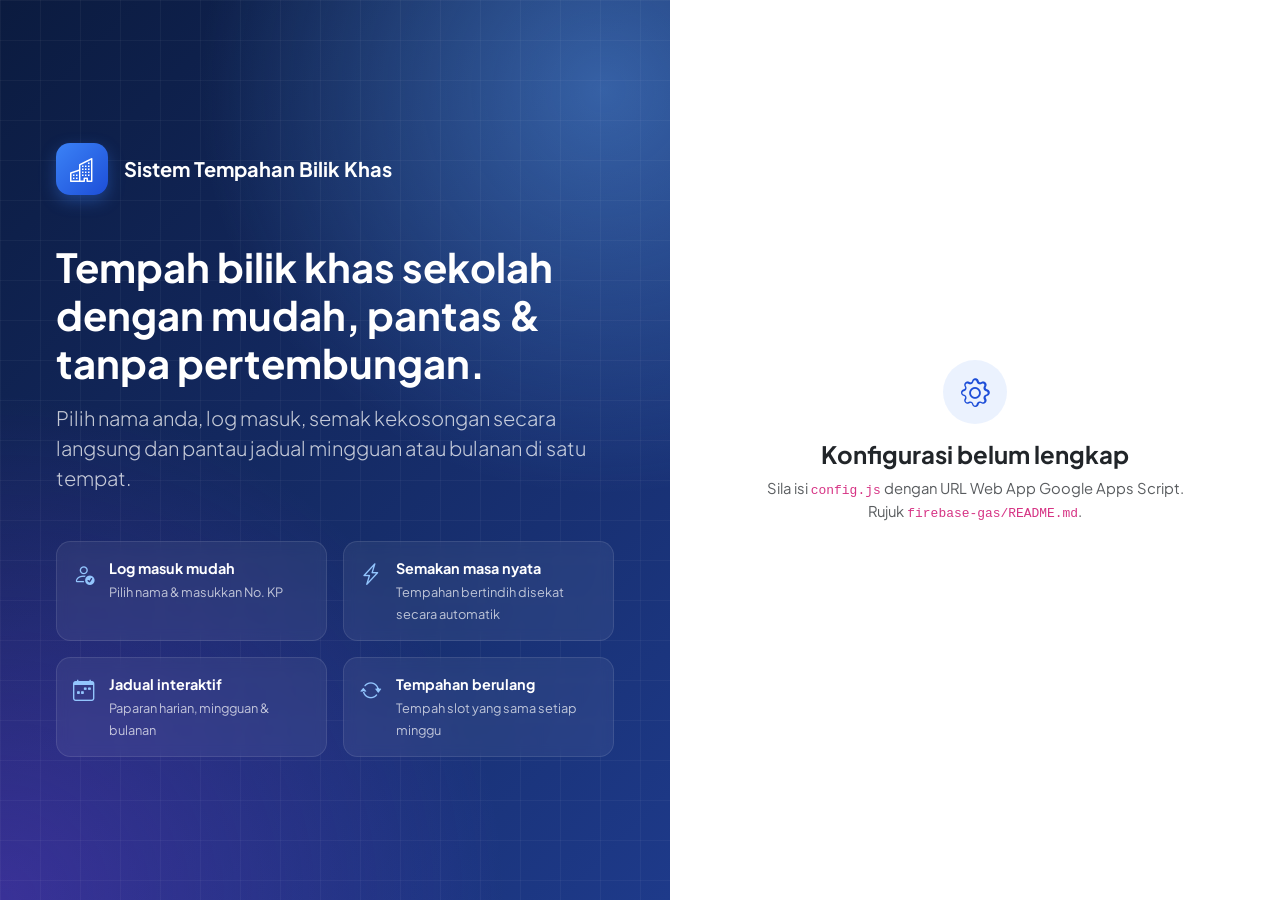
==== commit e7381c07: "Tambah logo sistem sebagai logo lalai Logo sistem kini terbina dalam aplikasi dan terus dipaparkan t" ====
--- a/firebase-gas/gas/Index.html
+++ b/firebase-gas/gas/Index.html
@@ -4,7 +4,7 @@
     <meta charset="utf-8">
     <meta name="viewport" content="width=device-width, initial-scale=1">
     <title>Sistem Tempahan Bilik Khas</title>
-    <rect width='32' height='32' rx='8' fill='%231e3a8a'/><path d='M9 23V9h9a5 5 0 010 10h-9' fill='none' stroke='white' stroke-width='3'/><circle cx='22' cy='23' r='2.5' fill='%2360a5fa'/></svg>">
+            <meta name="theme-color" content="#1e3a8a">
     <link href="https://cdn.jsdelivr.net/npm/bootstrap@5.3.3/dist/css/bootstrap.min.css" rel="stylesheet">
     <link href="https://cdn.jsdelivr.net/npm/bootstrap-icons@1.11.3/font/bootstrap-icons.min.css" rel="stylesheet">
     <link rel="preconnect" href="https://fonts.googleapis.com"><link rel="preconnect" href="https://fonts.gstatic.com" crossorigin><link href="https://fonts.googleapis.com/css2?family=Plus+Jakarta+Sans:wght@400;500;600;700;800&display=swap" rel="stylesheet">
@@ -463,19 +463,13 @@
 .brand-logo.has-img img { width: 100%; height: 100%; object-fit: contain; display: block; }
 .brand-logo.xl { width: 88px; height: 88px; border-radius: 18px; font-size: 2.4rem; display: flex; }
 .brand-logo.xl.has-img { padding: 6px; }
+/* The bundled system logo is a wide transparent mark, so it gets a wider slot
+   and drops the white tile that suits a square school logo. */
+.brand-logo.is-default { width: 56px; background: none; padding: 0; border-radius: 0; box-shadow: none; }
+.brand-logo.lg.is-default { width: 76px; }
+.brand-logo.xl.is-default { width: 140px; padding: 0; }
 .logo-upload { display: flex; gap: 1rem; align-items: center; padding: 1rem; border: 1px dashed var(--tb-border); border-radius: .8rem; background: var(--bs-tertiary-bg); }
 .slip-head .brand-logo.has-img { box-shadow: none; }
-
-/* ---------- Multi-school: landing & Super Admin panel ---------- */
-.continue-school { display: grid; grid-template-columns: 1fr auto; align-items: center; gap: .15rem 1rem; padding: 1rem 1.25rem; border: 1px solid var(--bs-border-color); border-radius: 1rem; background: var(--bs-tertiary-bg); color: var(--bs-body-color); text-decoration: none; transition: border-color .15s, box-shadow .15s; }
-.continue-school span { grid-column: 1; }
-.continue-school strong { grid-column: 1; font-size: 1.1rem; }
-.continue-school i { grid-column: 2; grid-row: 1 / span 2; font-size: 1.75rem; color: var(--bs-primary); }
-.continue-school:hover { border-color: var(--bs-primary); box-shadow: 0 .5rem 1.5rem rgba(30, 58, 138, .12); color: var(--bs-body-color); }
-.platform-nav { background: linear-gradient(120deg, #0f172a, #1e3a8a); }
-.platform-nav .brand-logo { background: rgba(255, 255, 255, .15); }
-.platform-nav .nav-link.active { color: #fff; }
-.school-link { font-family: ui-monospace, SFMono-Regular, Menlo, monospace; font-size: .875rem; text-decoration: none; }
 
 </style>
     <script>
@@ -488,19 +482,19 @@
     </script>
 </head>
 <body class="app">
-<div id="boot" class="boot"><span class="brand-logo lg"><i class="bi bi-buildings"></i></span><div class="spinner-border spinner-border-sm"></div></div>
+<div id="boot" class="boot"><span class="brand-logo has-img is-default lg"><img alt="Logo sistem" data-default-logo></span><div class="spinner-border spinner-border-sm"></div></div>
 
 <div id="auth" hidden></div>
 
 <div id="shell" hidden>
     <aside class="sidebar" id="sidebar">
         <a href="#/dashboard" class="brand">
-            <span class="brand-logo" id="sidebarLogo"><i class="bi bi-buildings"></i></span>
+            <span class="brand-logo has-img is-default" id="sidebarLogo"><img alt="Logo sistem" data-default-logo></span>
             <span class="brand-text"><strong data-setting="system_name"></strong><small data-setting="school_name"></small></span>
         </a>
         <nav class="side-nav" id="sideNav"></nav>
         <div class="sidebar-footer">
-            <a href="/display.html" target="_blank" class="nav-link" id="displayLink"><i class="bi bi-tv"></i><span>Paparan Skrin Hari Ini</span></a>
+            <a href="display.html" target="_blank" class="nav-link" id="displayLink"><i class="bi bi-tv"></i><span>Paparan Skrin Hari Ini</span></a>
         </div>
     </aside>
     <div class="sidebar-backdrop" data-toggle-sidebar></div>
@@ -562,7 +556,14 @@
 <div class="toast-stack" id="toasts"></div>
 
 <script src="https://cdn.jsdelivr.net/npm/bootstrap@5.3.3/dist/js/bootstrap.bundle.min.js"></script>
-<script>window.APP_CONFIG = { gasUrl: <?!= JSON.stringify(scriptUrl) ?>, cdn: true, school: <?!= JSON.stringify(school) ?>, platform: <?!= JSON.stringify(platform) ?> };</script>
+<script>window.APP_CONFIG = { gasUrl: <?!= JSON.stringify(scriptUrl) ?>, cdn: true, defaultLogo: <?!= JSON.stringify(defaultLogo) ?> };</script>
+<script>
+(function () {
+    var logo = window.APP_CONFIG.defaultLogo;
+    if (!logo) return;
+    Array.prototype.forEach.call(document.querySelectorAll('img[data-default-logo]'), function (img) { img.src = logo; });
+})();
+</script>
 <script>
 /* Sistem Tempahan Bilik Khas — SPA core: auth, API, router, layout, helpers */
 window.App = (function () {
@@ -647,11 +648,14 @@
     var empty = function (icon, text, extra) {
         return '<div class="empty-state py-5"><i class="bi bi-' + icon + '"></i><p>' + esc(text) + '</p>' + (extra || '') + '</div>';
     };
-    /** School logo (uploaded by admin) or the default building icon. */
+    /** The school logo uploaded by an admin, or the logo bundled with the system. */
+    var DEFAULT_LOGO = ((window.APP_CONFIG || {}).defaultLogo || '');
+    var DEFAULT_LOGO_ICON = '';
     var brandLogo = function (cls) {
         var logo = S.settings.logo;
-        return logo ? '<span class="brand-logo has-img ' + (cls || '') + '"><img src="' + esc(logo) + '" alt="Logo sekolah"></span>'
-            : '<span class="brand-logo ' + (cls || '') + '"><i class="bi bi-buildings"></i></span>';
+        if (!logo && !DEFAULT_LOGO) return '<span class="brand-logo ' + (cls || '') + '"><i class="bi bi-buildings"></i></span>';
+        return '<span class="brand-logo has-img ' + (logo ? '' : 'is-default ') + (cls || '') + '">' +
+            '<img src="' + esc(logo || DEFAULT_LOGO) + '" alt="Logo ' + esc(logo ? 'sekolah' : (S.settings.system_name || 'sistem')) + '"></span>';
     };
     var pageTitle = function (title, subtitle, actions) {
         return '<div class="page-head"><div><h1 class="page-title">' + esc(title) + '</h1>' + (subtitle ? '<p class="page-subtitle">' + subtitle + '</p>' : '') +
@@ -746,45 +750,16 @@
      * API client — google.script.run when served from Apps Script,
      * otherwise fetch() to the Web App URL (e.g. from Firebase Hosting)
      * ------------------------------------------------------------------ */
-    /* ------------------------------------------------------------------
-     * Which school is this? booking.akmalsys.com/<kod> on the web,
-     * or ?s=<kod> when the app is served straight from Apps Script.
-     * ------------------------------------------------------------------ */
-    var CFG = window.APP_CONFIG || {};
-    var IN_GAS = !!(window.google && google.script && google.script.run);
-    var NOT_SCHOOL = { '': 1, 'index.html': 1, 'platform': 1, 'display.html': 1 };
-    function detectSchool() {
-        if (IN_GAS) return String(CFG.school || '').toLowerCase();
-        var seg = decodeURIComponent(location.pathname.replace(/^\/+|\/+$/g, '').split('/')[0] || '').toLowerCase();
-        if (!NOT_SCHOOL[seg]) return seg;
-        var q = new URLSearchParams(location.search).get('s');
-        return q ? q.toLowerCase() : '';
-    }
-    function isPlatformPage() {
-        return IN_GAS ? !!CFG.platform : /^\/platform\/?$/.test(location.pathname);
-    }
-    function schoolLink(slug) {
-        return IN_GAS ? CFG.gasUrl + '?s=' + encodeURIComponent(slug) : '/' + encodeURIComponent(slug);
-    }
-    function homeLink() {
-        return IN_GAS ? CFG.gasUrl : '/';
-    }
-    /** Navigate the whole window (the Apps Script app runs inside an iframe). */
-    function goTop(url) {
-        if (IN_GAS) window.open(url, '_top'); else location.href = url;
-    }
-    S.school = detectSchool();
-
-    function tokenKey() { return 'tb-token:' + S.school; }
+    var TOKEN_KEY = 'tb-token';
     function getToken() {
-        try { return localStorage.getItem(tokenKey()) || sessionStorage.getItem(tokenKey()) || S.token || ''; } catch (e) { return S.token || ''; }
+        try { return localStorage.getItem(TOKEN_KEY) || sessionStorage.getItem(TOKEN_KEY) || S.token || ''; } catch (e) { return S.token || ''; }
     }
     function setToken(token, remember) {
         S.token = token || '';
         try {
-            localStorage.removeItem(tokenKey());
-            sessionStorage.removeItem(tokenKey());
-            if (token) (remember ? localStorage : sessionStorage).setItem(tokenKey(), token);
+            localStorage.removeItem(TOKEN_KEY);
+            sessionStorage.removeItem(TOKEN_KEY);
+            if (token) (remember ? localStorage : sessionStorage).setItem(TOKEN_KEY, token);
         } catch (e) { /* storage blocked: keep token in memory only */ }
     }
 
@@ -807,19 +782,12 @@
 
     function api(action, data, opts) {
         opts = opts || {};
-        var payload = { action: action, data: data || {} };
-        if (opts.platform) {
-            payload.token = opts.token || undefined;
-        } else {
-            payload.school = S.school;
-            payload.token = opts.public ? undefined : getToken() || undefined;
-        }
-        return transport(payload).then(function (j) {
+        return transport({ action: action, data: data || {}, token: opts.public ? undefined : getToken() || undefined }).then(function (j) {
             if (j.meta) setMeta(j.meta);
             if (!j.ok) {
                 var e = new Error(j.error || 'Ralat');
                 e.code = j.code; e.info = j.info;
-                if (j.code === 'AUTH' && !opts.public && !opts.platform && S.user) {
+                if (j.code === 'AUTH' && !opts.public && S.user) {
                     setToken('');
                     S.user = null;
                     toast(j.error, 'warning');
@@ -883,13 +851,7 @@
             teachers.map(function (t) { return '<option value="' + t.id + '">' + esc(t.name) + (t.department ? ' (' + esc(t.department) + ')' : '') + '</option>'; }).join('') +
             '</select></div><div id="loginStep"></div></form>' +
             (S.settings.allow_registration === '1' ? '<p class="text-center text-body-secondary mt-4 mb-0 small">Nama anda tiada dalam senarai? <a href="#" id="showRegister" class="fw-semibold">Daftar di sini</a></p>' : '') +
-            '<p class="text-center xsmall text-body-tertiary mt-3 mb-0">Lupa kata laluan? Hubungi pentadbir sistem untuk menetapkan semula.</p>' +
-            '<p class="text-center xsmall mt-2 mb-0"><a href="#" id="switchSchool" class="text-body-secondary"><i class="bi bi-arrow-left-right me-1"></i>Bukan ' + esc(S.settings.school_name || 'sekolah ini') + '? Tukar sekolah</a></p>');
-        $('#switchSchool', a).onclick = function (e) {
-            e.preventDefault();
-            try { localStorage.removeItem('tb-last-school'); } catch (err) { /* ignore */ }
-            goTop(homeLink());
-        };
+            '<p class="text-center xsmall text-body-tertiary mt-3 mb-0">Lupa kata laluan? Hubungi pentadbir sistem untuk menetapkan semula.</p>');
         var sel = $('#userSelect', a), step = $('#loginStep', a);
         try { var last = localStorage.getItem('tb-last-user'); if (last && teachers.some(function (t) { return String(t.id) === last; })) sel.value = last; } catch (e) { /* ignore */ }
 
@@ -1003,34 +965,7 @@
             S.teachers = c.teachers;
             S.settings = Object.assign(S.settings, c);
             applySettings();
-            try { localStorage.setItem('tb-last-school', JSON.stringify({ slug: S.school, name: c.school_name })); } catch (e) { /* ignore */ }
-        });
-    }
-
-    /* ------------------------------------------------------------------
-     * Landing page (no school in the URL): ask for the school code.
-     * The list of schools is never shown.
-     * ------------------------------------------------------------------ */
-    function showLanding(errorMsg) {
-        var last = null;
-        try { last = JSON.parse(localStorage.getItem('tb-last-school') || 'null'); } catch (e) { /* ignore */ }
-        S.settings.system_name = S.settings.system_name || CFG.platformName || 'Sistem Tempahan Bilik Khas';
-        var a = showAuth(
-            (last && last.slug && !errorMsg ? '<a href="' + esc(schoolLink(last.slug)) + '" class="continue-school mb-4" id="continueSchool"><span class="small text-body-secondary">Teruskan ke</span><strong>' + esc(last.name || last.slug) +
-                '</strong><i class="bi bi-arrow-right-circle-fill"></i></a><div class="text-center small text-body-secondary mb-3">atau masukkan kod sekolah lain</div>'
-                : '<h2 class="h3 fw-bold mb-1">Selamat datang 👋</h2><p class="text-body-secondary mb-4">Masukkan kod sekolah anda untuk log masuk.</p>') +
-            (errorMsg ? '<div class="alert alert-danger py-2 small"><i class="bi bi-exclamation-circle me-1"></i>' + esc(errorMsg) + '</div>' : '') +
-            '<form id="codeForm" autocomplete="off"><label class="form-label fw-semibold" for="schoolCode">Kod sekolah</label>' +
-            '<div class="input-icon mb-3"><i class="bi bi-building"></i><input class="form-control form-control-lg text-lowercase" id="schoolCode" required placeholder="cth. smkabc"></div>' +
-            '<button class="btn btn-primary btn-lg w-100 fw-semibold">Teruskan <i class="bi bi-arrow-right ms-1"></i></button></form>' +
-            '<p class="text-center xsmall text-body-tertiary mt-4 mb-0">Tidak tahu kod sekolah? Tanya pentadbir sistem di sekolah anda, atau gunakan pautan yang mereka kongsikan.</p>');
-        var cont = $('#continueSchool', a);
-        if (cont) cont.onclick = function (e) { e.preventDefault(); goTop(schoolLink(last.slug)); };
-        $('#codeForm', a).onsubmit = function (e) {
-            e.preventDefault();
-            var code = $('#schoolCode', a).value.trim().toLowerCase().replace(/[^a-z0-9-]/g, '');
-            if (code) goTop(schoolLink(code));
-        };
+        });
     }
 
     function startSession() {
@@ -1053,8 +988,9 @@
         document.title = S.settings.system_name || 'Tempahan Bilik Khas';
         var side = $('#sidebarLogo');
         if (side) side.outerHTML = brandLogo().replace('<span class="brand-logo', '<span id="sidebarLogo" class="brand-logo');
-        var icon = document.querySelector('link[rel="icon"]');
-        if (icon && S.settings.logo) icon.href = S.settings.logo;
+        $$('link[rel="icon"], link[rel="apple-touch-icon"]').forEach(function (el) {
+            el.href = S.settings.logo || DEFAULT_LOGO_ICON;
+        });
     }
 
     function setLogo(logo) {
@@ -1225,13 +1161,14 @@
         fullcalendar: 'https://cdn.jsdelivr.net/npm/fullcalendar@6.1.15/index.global.min.js',
         fullcalendarLocale: 'https://cdn.jsdelivr.net/npm/@fullcalendar/core@6.1.15/locales/ms.global.min.js',
     } : {
-        chart: '/assets/vendor/chartjs/chart.umd.min.js',
-        fullcalendar: '/assets/vendor/fullcalendar/index.global.min.js',
-        fullcalendarLocale: '/assets/vendor/fullcalendar/locale-ms.global.min.js',
+        chart: 'assets/vendor/chartjs/chart.umd.min.js',
+        fullcalendar: 'assets/vendor/fullcalendar/index.global.min.js',
+        fullcalendarLocale: 'assets/vendor/fullcalendar/locale-ms.global.min.js',
     };
 
     function displayUrl() {
-        return IN_GAS ? CFG.gasUrl + '?page=display&s=' + encodeURIComponent(S.school) : '/display.html?s=' + encodeURIComponent(S.school);
+        var cfg = window.APP_CONFIG || {};
+        return cfg.cdn && cfg.gasUrl ? cfg.gasUrl + '?page=display' : 'display.html';
     }
 
     function loadScript(src) {
@@ -1263,26 +1200,16 @@
     }
 
     function start() {
-        if (!IN_GAS && (!CFG.gasUrl || /ISI_/.test(CFG.gasUrl))) {
+        var cfg = window.APP_CONFIG || {};
+        var inGas = !!(window.google && google.script && google.script.run);
+        if (!inGas && (!cfg.gasUrl || /ISI_/.test(cfg.gasUrl))) {
             showMessage('gear', 'Konfigurasi belum lengkap', 'Sila isi <code>config.js</code> dengan URL Web App Google Apps Script. Rujuk <code>firebase-gas/README.md</code>.');
-            return;
-        }
-        if (isPlatformPage()) {
-            window.Platform.start();
-            return;
-        }
-        if (!S.school) {
-            showLanding();
             return;
         }
         wireGlobal();
         loadConfig().then(function () {
             return getToken() ? startSession() : showLogin();
         }).catch(function (err) {
-            if (err.code === 'SCHOOL_NOT_FOUND') return showLanding('Kod sekolah "' + S.school + '" tidak dijumpai. Sila semak dengan pentadbir sekolah anda.');
-            if (err.code === 'SCHOOL_SUSPENDED') {
-                return showMessage('pause-circle', 'Akaun digantung', esc(err.message), '<a href="#" class="btn btn-light mt-2" onclick="event.preventDefault();App.goTop(App.homeLink())">Pilih sekolah lain</a>');
-            }
             showMessage('wifi-off', 'Tidak dapat menghubungi pelayan', esc(err.message), '<button class="btn btn-primary mt-2" onclick="location.reload()">Cuba lagi</button>');
         });
     }
@@ -1295,7 +1222,6 @@
         pageTitle: pageTitle, brandLogo: brandLogo, setLogo: setLogo, link: link, go: go, formData: formData, busy: busy, csvDownload: csvDownload, pager: pager,
         toast: toast, confirm: confirmBox, showError: showError, api: api, route: addRoute, reload: route, refreshSession: refreshSession,
         charts: charts, loadScript: loadScript, vendor: VENDOR, displayUrl: displayUrl, start: start,
-        showAuth: showAuth, goTop: goTop, homeLink: homeLink, schoolLink: schoolLink, IN_GAS: IN_GAS, CFG: CFG,
     };
 })();
 
@@ -2346,7 +2272,8 @@
                 '<input type="file" id="logoFile" accept="image/png,image/jpeg,image/webp,image/svg+xml,image/gif" hidden>' +
                 '<div class="d-flex flex-wrap gap-2 mb-2"><button type="button" class="btn btn-sm btn-primary" id="logoPick"><i class="bi bi-upload me-1"></i>' + (s.logo ? 'Tukar logo' : 'Muat naik logo') + '</button>' +
                 (s.logo ? '<button type="button" class="btn btn-sm btn-light text-danger" id="logoRemove"><i class="bi bi-trash me-1"></i>Buang</button>' : '') + '</div>' +
-                '<div class="form-text mt-0">PNG, JPG, WebP atau SVG. Logo akan dikecilkan secara automatik dan dipaparkan di sidebar, halaman log masuk, slip tempahan dan paparan TV. Latar lutsinar (PNG) paling cantik.</div></div></div>' +
+                '<div class="form-text mt-0">' + (s.logo ? 'Logo sekolah anda sedang digunakan.' : 'Logo lalai sistem sedang digunakan. Muat naik logo sekolah untuk menggantikannya.') +
+                ' PNG, JPG, WebP atau SVG. Logo akan dikecilkan secara automatik dan dipaparkan di sidebar, halaman log masuk, slip tempahan dan paparan TV. Latar lutsinar (PNG) paling cantik.</div></div></div>' +
                 input('system_name', 'Nama sistem') + input('school_name', 'Nama sekolah') + input('school_code', 'Kod sekolah') + input('school_address', 'Alamat') +
                 '</div></div></div><div class="col-lg-6"><div class="card h-100"><div class="card-header"><h2 class="card-title"><i class="bi bi-sliders me-2"></i>Peraturan Tempahan</h2></div><div class="card-body"><div class="row g-3">' +
                 '<div class="col-6"><label class="form-label fw-semibold">Waktu buka</label><input type="time" class="form-control" name="open_time" value="' + esc(s.open_time) + '"></div>' +
@@ -2383,7 +2310,7 @@
             };
             if ($('#logoRemove')) $('#logoRemove').onclick = function () {
                 var btn = this;
-                A.confirm('Buang logo sekolah? Ikon lalai akan dipaparkan semula.').then(function (ok) { if (ok) saveLogo('', btn); });
+                A.confirm('Buang logo sekolah? Logo lalai sistem akan dipaparkan semula.').then(function (ok) { if (ok) saveLogo('', btn); });
             };
             $('#settingsForm').onsubmit = function (e) {
                 e.preventDefault();
@@ -2463,315 +2390,6 @@
 })(window.App);
 
 </script>
-<script>
-/* Sistem Tempahan Bilik Khas — platform owner (Super Admin) panel */
-window.Platform = (function (A) {
-    'use strict';
-    var $ = A.$, $$ = A.$$, esc = A.esc;
-    var P = { token: '', me: null };
-    var KEY = 'tb-platform-token';
-
-    try { P.token = sessionStorage.getItem(KEY) || ''; } catch (e) { /* ignore */ }
-    function setToken(t) {
-        P.token = t || '';
-        try { if (t) sessionStorage.setItem(KEY, t); else sessionStorage.removeItem(KEY); } catch (e) { /* ignore */ }
-    }
-    function call(action, data) {
-        return A.api(action, data, { platform: true, token: P.token }).catch(function (err) {
-            if (err.code === 'AUTH') { setToken(''); showLogin(); }
-            throw err;
-        });
-    }
-
-    function root() {
-        $('#boot').hidden = true;
-        $('#shell').hidden = true;
-        var el = $('#auth');
-        el.hidden = false;
-        return el;
-    }
-
-    function frame(title, active, body) {
-        var nav = function (hash, icon, label) {
-            return '<li class="nav-item"><a class="nav-link' + (active === hash ? ' active fw-semibold' : '') + '" href="#/' + hash + '"><i class="bi bi-' + icon + ' me-1"></i>' + label + '</a></li>';
-        };
-        root().innerHTML = '<nav class="navbar navbar-expand-md navbar-dark platform-nav"><div class="container-xl">' +
-            '<a class="navbar-brand d-flex align-items-center gap-2" href="#/"><span class="brand-logo"><i class="bi bi-buildings"></i></span>' +
-            '<span class="lh-sm"><strong class="d-block">' + esc(P.me ? P.me.platform_name : 'Platform') + '</strong><small class="opacity-75">Panel Super Admin</small></span></a>' +
-            (P.me ? '<button class="navbar-toggler" data-bs-toggle="collapse" data-bs-target="#pnav"><span class="navbar-toggler-icon"></span></button>' +
-                '<div class="collapse navbar-collapse" id="pnav"><ul class="navbar-nav ms-auto align-items-md-center gap-md-2">' +
-                nav('', 'building', 'Sekolah') + nav('audit', 'shield-check', 'Log Audit') + nav('account', 'person-gear', esc(P.me.name)) +
-                '<li class="nav-item"><button class="btn btn-sm btn-outline-light" id="pLogout"><i class="bi bi-box-arrow-right me-1"></i>Log keluar</button></li></ul></div>' : '') +
-            '</div></nav><main class="container-xl py-4" id="pView">' + body + '</main>';
-        document.title = title + ' · Super Admin';
-        var lo = $('#pLogout');
-        if (lo) lo.onclick = function () { call('platform.logout', {}).catch(function () {}).then(function () { setToken(''); P.me = null; showLogin(); }); };
-    }
-
-    function loading() {
-        var v = $('#pView');
-        if (v) v.innerHTML = '<div class="view-loading"><span class="spinner-border spinner-border-sm"></span> Memuatkan…</div>';
-    }
-
-    /* ---------- Login / first-run setup ---------- */
-    function showLogin() {
-        A.api('platform.status', {}, { platform: true }).then(function (st) {
-            P.me = null;
-            var setup = !st.has_admins;
-            frame(setup ? 'Persediaan' : 'Log Masuk', '', '<div class="mx-auto" style="max-width:480px"><div class="card"><div class="card-body p-4">' +
-                (setup ? '<h1 class="h4 fw-bold mb-1">Persediaan pertama platform</h1><p class="text-body-secondary">Cipta akaun <strong>Super Admin</strong> anda. Akaun ini digunakan untuk mendaftar dan mengurus sekolah.</p>' +
-                    '<div class="alert alert-warning small"><i class="bi bi-exclamation-triangle me-1"></i>Halaman ini hanya muncul sekali. Lengkapkan sekarang.</div>'
-                    : '<h1 class="h4 fw-bold mb-1">Log masuk Super Admin</h1><p class="text-body-secondary small">Untuk pemilik platform sahaja. Guru dan admin sekolah log masuk melalui pautan sekolah masing-masing.</p>') +
-                '<div id="pErr"></div><form id="pAuth">' +
-                (setup ? '<div class="mb-3"><label class="form-label fw-semibold">Nama</label><input class="form-control" name="name" required></div>' : '') +
-                '<div class="mb-3"><label class="form-label fw-semibold">E-mel</label><input type="email" class="form-control" name="email" required autocomplete="username"></div>' +
-                '<div class="mb-4"><label class="form-label fw-semibold">Kata laluan</label><input type="password" class="form-control" name="password" required ' + (setup ? 'minlength="10" autocomplete="new-password"' : 'autocomplete="current-password"') + '></div>' +
-                '<button class="btn btn-primary w-100">' + (setup ? 'Cipta akaun Super Admin' : 'Log Masuk') + '</button></form></div></div></div>');
-            $('#pAuth').onsubmit = function (e) {
-                e.preventDefault();
-                var btn = $('button', this);
-                A.busy(btn, true);
-                call(setup ? 'platform.setup' : 'platform.login', A.formData(this)).then(function (r) {
-                    setToken(r.token);
-                    boot();
-                }).catch(function (err) {
-                    A.busy(btn, false);
-                    $('#pErr').innerHTML = '<div class="alert alert-danger py-2 small">' + esc(err.message) + '</div>';
-                });
-            };
-        }).catch(function (err) {
-            root().innerHTML = A.empty('wifi-off', err.message);
-        });
-    }
-
-    /* ---------- Router ---------- */
-    function route() {
-        if (!P.me) return;
-        var h = location.hash.replace(/^#\/?/, '');
-        var page = h.split('?')[0];
-        var params = new URLSearchParams(h.split('?')[1] || '');
-        if (page === 'new') return pageNew();
-        if (page === 'school') return pageSchool(params.get('id'));
-        if (page === 'audit') return pageAudit();
-        if (page === 'account') return pageAccount();
-        return pageSchools(params.get('fresh') === '1');
-    }
-
-    function boot() {
-        call('platform.me', {}).then(function (me) {
-            P.me = me;
-            if (!P.bound) { window.addEventListener('hashchange', route); P.bound = true; }
-            route();
-        }).catch(function () { showLogin(); });
-    }
-
-    /* ---------- Schools list ---------- */
-    function pageSchools(fresh) {
-        frame('Sekolah', '', '');
-        loading();
-        call('platform.schools', { fresh: fresh }).then(function (rows) {
-            var t = { schools: rows.length, active: 0, users: 0, month: 0 };
-            rows.forEach(function (r) { if (r.status === 'active') t.active++; t.users += r.stats.users; t.month += r.stats.month; });
-            var created = P.created;
-            P.created = null;
-            $('#pView').innerHTML = (created ? credentialsCard(created) : '') +
-                '<div class="page-head"><div><h1 class="page-title">Sekolah</h1><p class="page-subtitle">Setiap sekolah mempunyai Google Sheet, admin, guru dan bilik khas sendiri.</p></div>' +
-                '<div class="page-actions"><a href="#/?fresh=1" class="btn btn-light"><i class="bi bi-arrow-clockwise me-1"></i>Muat semula</a><a href="#/new" class="btn btn-primary"><i class="bi bi-plus-lg me-1"></i>Tambah Sekolah</a></div></div>' +
-                '<div class="row g-3 mb-4">' + [['Jumlah Sekolah', t.schools, 'building', 'primary'], ['Sekolah Aktif', t.active, 'check-circle', 'success'], ['Pengguna Aktif', t.users, 'people', 'info'], ['Tempahan Bulan Ini', t.month, 'calendar-check', 'warning']].map(function (x) {
-                    return '<div class="col-6 col-lg-3"><div class="stat-card"><div class="stat-icon bg-' + x[3] + '-subtle text-' + x[3] + '-emphasis"><i class="bi bi-' + x[2] + '"></i></div><div><div class="stat-value">' + x[1] + '</div><div class="stat-label">' + x[0] + '</div></div></div></div>';
-                }).join('') + '</div>' +
-                '<div class="card">' + (rows.length ? '<div class="table-responsive"><table class="table table-hover align-middle mb-0"><thead><tr><th>Sekolah</th><th>Pautan</th><th class="text-center">Pengguna</th><th class="text-center">Bilik</th><th class="text-center">Tempahan (bulan ini)</th><th>Log masuk terakhir</th><th>Status</th><th></th></tr></thead><tbody>' +
-                    rows.map(function (r) {
-                        var st = r.stats;
-                        return '<tr><td><strong>' + esc(r.name) + '</strong><div class="xsmall text-body-secondary">' + esc(r.school_code || '-') + (st.error ? ' · <span class="text-danger">' + esc(st.error) + '</span>' : '') + '</div></td>' +
-                            '<td><a href="' + esc(r.url) + '" target="_blank" class="school-link">/' + esc(r.slug) + ' <i class="bi bi-box-arrow-up-right"></i></a></td>' +
-                            '<td class="text-center">' + st.users + (st.pending_users ? ' <span class="badge badge-soft-warning">+' + st.pending_users + '</span>' : '') + '</td><td class="text-center">' + st.rooms + '</td>' +
-                            '<td class="text-center">' + st.bookings + ' <span class="text-body-secondary">(' + st.month + ')</span></td>' +
-                            '<td class="small">' + (st.last_login ? A.fmtDateTime(st.last_login) : '<span class="text-body-tertiary">Belum ada</span>') + '</td>' +
-                            '<td>' + (r.status === 'active' ? '<span class="badge badge-soft-success">Aktif</span>' : '<span class="badge badge-soft-danger">Digantung</span>') + '</td>' +
-                            '<td class="text-end"><a href="#/school?id=' + r.id + '" class="btn btn-sm btn-light">Urus <i class="bi bi-chevron-right"></i></a></td></tr>';
-                    }).join('') + '</tbody></table></div>' : A.empty('building-add', 'Belum ada sekolah.', '<a href="#/new" class="btn btn-primary btn-sm">Tambah sekolah pertama</a>')) + '</div>';
-        }).catch(function (err) { $('#pView').innerHTML = A.empty('exclamation-octagon', err.message); });
-    }
-
-    function credentialsCard(c) {
-        return '<div class="card border-success-subtle mb-4"><div class="card-body"><h2 class="h5 fw-bold text-success"><i class="bi bi-check-circle me-1"></i>' + esc(c.name) + ' berjaya dicipta</h2>' +
-            '<p class="mb-2">Hantar maklumat ini kepada admin sekolah. Kata laluan tidak akan dipaparkan lagi.</p>' +
-            '<div class="bg-body-tertiary rounded p-3 font-monospace small user-select-all" style="white-space:pre-line">Pautan sistem: ' + esc(c.url) + '\nKod sekolah: ' + esc(c.slug) +
-            (c.admin_password ? '\nNama admin (pilih di halaman log masuk): ' + esc(c.admin_name) + '\nKata laluan sementara: ' + esc(c.admin_password) : '\nGoogle Sheet sedia ada digunakan (akaun admin sedia ada kekal).') +
-            '</div><div class="small text-body-secondary mt-2">Data sekolah: <a href="' + esc(c.sheet_url) + '" target="_blank">Google Sheet sekolah</a> (dalam Google Drive anda).</div></div></div>';
-    }
-
-    /* ---------- New school ---------- */
-    function pageNew() {
-        frame('Tambah Sekolah', '', '<a href="#/" class="small"><i class="bi bi-arrow-left me-1"></i>Kembali</a><h1 class="page-title mt-1 mb-4">Tambah Sekolah</h1><div id="pErr"></div>' +
-            '<form id="newSchool" class="row g-4" autocomplete="off"><div class="col-lg-6"><div class="card h-100"><div class="card-header"><h2 class="card-title"><i class="bi bi-building me-2"></i>Maklumat Sekolah</h2></div><div class="card-body">' +
-            '<div class="mb-3"><label class="form-label fw-semibold">Nama sekolah <span class="text-danger">*</span></label><input class="form-control" name="name" required placeholder="cth. SMK Taman Contoh"></div>' +
-            '<div class="mb-3"><label class="form-label fw-semibold">Kod pautan <span class="text-danger">*</span></label><div class="input-group"><span class="input-group-text small">' + esc(A.schoolLink('').replace(/\/?$/, '/').replace(/\?s=\/$/, '?s=')) + '</span>' +
-            '<input class="form-control text-lowercase" name="slug" id="slug" required pattern="[a-z0-9][a-z0-9\\-]{1,28}[a-z0-9]" placeholder="smkabc"></div>' +
-            '<div class="form-text">Guru akan buka sistem melalui pautan ini. Huruf kecil, nombor dan sengkang sahaja. <strong>Tidak boleh ditukar kemudian.</strong></div></div>' +
-            '<div class="mb-3"><label class="form-label fw-semibold">Kod sekolah KPM</label><input class="form-control" name="school_code" placeholder="cth. ABC1234"></div>' +
-            '<div class="row g-3"><div class="col-md-6"><label class="form-label fw-semibold">Pegawai dihubungi</label><input class="form-control" name="contact_name"></div>' +
-            '<div class="col-md-6"><label class="form-label fw-semibold">No. telefon</label><input class="form-control" name="contact_phone"></div>' +
-            '<div class="col-12"><label class="form-label fw-semibold">Catatan dalaman</label><textarea class="form-control" name="notes" rows="2" placeholder="cth. Langganan tamat Disember 2027"></textarea></div></div></div></div></div>' +
-            '<div class="col-lg-6"><div class="card h-100"><div class="card-header"><h2 class="card-title"><i class="bi bi-person-badge me-2"></i>Admin Sekolah</h2></div><div class="card-body">' +
-            '<p class="small text-body-secondary">Admin sekolah log masuk dengan memilih namanya di halaman log masuk sekolah, kemudian mendaftar guru dan mengurus bilik khas.</p>' +
-            '<div id="adminFields"><div class="mb-3"><label class="form-label fw-semibold">Nama admin <span class="text-danger">*</span></label><input class="form-control" name="admin_name" placeholder="cth. Pn. Siti (Penyelaras ICT)"></div>' +
-            '<div class="mb-3"><label class="form-label fw-semibold">Kata laluan sementara</label><input class="form-control font-monospace" name="admin_password" placeholder="Kosongkan untuk jana automatik" minlength="8"></div></div>' +
-            '<details class="mt-3"><summary class="small fw-semibold">Guna Google Sheet sedia ada (pilihan)</summary><div class="mt-2"><input class="form-control form-control-sm" name="adopt_sheet" id="adopt" placeholder="Pautan Google Sheet versi satu-sekolah">' +
-            '<div class="form-text">Jika sekolah ini sudah menggunakan versi GAS satu-sekolah, tampal pautan Google Sheet-nya. Data (guru, bilik, tempahan) akan terus digunakan.</div></div></details>' +
-            '</div></div></div><div class="col-12"><button class="btn btn-primary btn-lg px-5"><i class="bi bi-check2-circle me-1"></i>Cipta Sekolah</button>' +
-            '<span class="small text-body-secondary ms-3">Mencipta Google Sheet baharu mengambil masa beberapa saat.</span></div></form>');
-        var slug = $('#slug');
-        slug.oninput = function () { slug.value = slug.value.toLowerCase().replace(/[^a-z0-9-]/g, ''); };
-        $('#adopt').oninput = function () { $('#adminFields').style.opacity = this.value ? '.4' : '1'; };
-        $('#newSchool').onsubmit = function (e) {
-            e.preventDefault();
-            var btn = $('button.btn-lg', this);
-            A.busy(btn, true);
-            call('platform.school.create', A.formData(this)).then(function (r) {
-                P.created = r;
-                location.hash = '#/?fresh=1';
-            }).catch(function (err) {
-                A.busy(btn, false);
-                $('#pErr').innerHTML = '<div class="alert alert-danger">' + esc(err.message) + '</div>';
-                window.scrollTo(0, 0);
-            });
-        };
-    }
-
-    /* ---------- One school ---------- */
-    function pageSchool(id) {
-        frame('Sekolah', '', '');
-        loading();
-        call('platform.school.get', { id: id }).then(function (s) {
-            var st = s.stats, active = s.status === 'active';
-            var creds = P.creds;
-            P.creds = null;
-            $('#pView').innerHTML = '<a href="#/" class="small"><i class="bi bi-arrow-left me-1"></i>Semua sekolah</a>' +
-                '<div class="page-head mt-1"><div><h1 class="page-title">' + esc(s.name) + ' ' + (active ? '<span class="badge badge-soft-success fs-6 align-middle">Aktif</span>' : '<span class="badge badge-soft-danger fs-6 align-middle">Digantung</span>') + '</h1>' +
-                '<p class="page-subtitle"><a href="' + esc(s.url) + '" target="_blank" class="school-link">' + esc(s.url) + ' <i class="bi bi-box-arrow-up-right"></i></a></p></div>' +
-                '<div class="page-actions"><a href="' + esc(s.sheet_url) + '" target="_blank" class="btn btn-light"><i class="bi bi-file-earmark-spreadsheet me-1"></i>Buka Google Sheet</a>' +
-                '<button class="btn ' + (active ? 'btn-outline-danger' : 'btn-success') + '" id="toggleStatus"><i class="bi bi-' + (active ? 'pause' : 'play') + '-circle me-1"></i>' + (active ? 'Gantung' : 'Aktifkan') + '</button></div></div>' +
-                (creds ? '<div class="alert alert-info">Kata laluan sementara untuk <strong>' + esc(creds.name) + '</strong>: <code class="fs-6 user-select-all px-2 py-1 bg-body rounded">' + esc(creds.password) + '</code><div class="small mt-1">Hantar kepada admin sekolah. Ia tidak akan dipaparkan lagi.</div></div>' : '') +
-                (st.error ? '<div class="alert alert-danger">' + esc(st.error) + '</div>' : '') +
-                '<div class="row g-3 mb-4">' + [['Pengguna aktif', st.users, 'people', 'primary'], ['Bilik khas', st.rooms, 'door-open', 'info'], ['Jumlah tempahan', st.bookings, 'calendar-check', 'success'], ['Tempahan bulan ini', st.month, 'graph-up', 'warning']].map(function (x) {
-                    return '<div class="col-6 col-lg-3"><div class="stat-card"><div class="stat-icon bg-' + x[3] + '-subtle text-' + x[3] + '-emphasis"><i class="bi bi-' + x[2] + '"></i></div><div><div class="stat-value">' + x[1] + '</div><div class="stat-label">' + x[0] + '</div></div></div></div>';
-                }).join('') + '</div>' +
-                '<div class="row g-4"><div class="col-lg-7"><div class="card mb-4"><div class="card-header"><h2 class="card-title">Maklumat Sekolah</h2></div><div class="card-body"><form id="editSchool"><div class="row g-3">' +
-                '<div class="col-md-8"><label class="form-label fw-semibold">Nama sekolah</label><input class="form-control" name="name" value="' + esc(s.name) + '" required></div>' +
-                '<div class="col-md-4"><label class="form-label fw-semibold">Kod sekolah KPM</label><input class="form-control" name="school_code" value="' + esc(s.school_code) + '"></div>' +
-                '<div class="col-md-6"><label class="form-label fw-semibold">Pegawai dihubungi</label><input class="form-control" name="contact_name" value="' + esc(s.contact_name) + '"></div>' +
-                '<div class="col-md-6"><label class="form-label fw-semibold">Telefon</label><input class="form-control" name="contact_phone" value="' + esc(s.contact_phone) + '"></div>' +
-                '<div class="col-12"><label class="form-label fw-semibold">Catatan dalaman</label><textarea class="form-control" name="notes" rows="2">' + esc(s.notes) + '</textarea></div></div>' +
-                '<div class="form-text">Kod pautan <code>' + esc(s.slug) + '</code> tidak boleh ditukar.</div><button class="btn btn-primary mt-3">Simpan</button></form></div></div>' +
-                '<div class="card border-danger-subtle"><div class="card-header"><h2 class="card-title text-danger"><i class="bi bi-trash me-2"></i>Padam Sekolah</h2></div><div class="card-body">' +
-                '<p class="small">Sekolah dikeluarkan dari platform dan pautannya berhenti berfungsi. Google Sheet-nya <strong>tidak dipadam</strong>; ia dinamakan semula "[DIPADAM] …" dalam Drive anda supaya boleh dipulihkan.</p>' +
-                '<form id="delSchool" class="d-flex flex-wrap gap-2"><input class="form-control" style="max-width:260px" name="confirm_slug" placeholder="Taip ' + esc(s.slug) + ' untuk sahkan" required autocomplete="off"><button class="btn btn-danger">Padam sekolah</button></form></div></div></div>' +
-                '<div class="col-lg-5"><div class="card"><div class="card-header"><h2 class="card-title"><i class="bi bi-person-badge me-2"></i>Admin Sekolah</h2></div><ul class="list-group list-group-flush">' +
-                (st.admins.length ? st.admins.map(function (a) {
-                    return '<li class="list-group-item d-flex align-items-center gap-2"><span class="avatar avatar-sm">' + esc(A.initials(a.name)) + '</span><div class="flex-grow-1 min-w-0"><div class="fw-semibold small text-truncate">' + esc(a.name) + '</div>' +
-                        '<div class="xsmall text-body-secondary">' + (a.last_login_at ? 'log masuk ' + A.fmtDateTime(a.last_login_at) : 'belum log masuk') + '</div></div>' +
-                        '<button class="btn btn-sm btn-light" data-reset="' + a.id + '" data-name="' + esc(a.name) + '" title="Set semula kata laluan"><i class="bi bi-key"></i></button></li>';
-                }).join('') : '<li class="list-group-item small text-body-secondary">Tiada admin.</li>') +
-                '</ul><div class="card-body border-top"><form id="addAdmin" class="d-flex gap-2"><input class="form-control form-control-sm" name="name" placeholder="Nama admin baharu" required><button class="btn btn-sm btn-primary text-nowrap">Tambah</button></form></div></div></div></div>';
-
-            $('#toggleStatus').onclick = function () {
-                var btn = this;
-                A.confirm(active ? 'Gantung sekolah ini? Semua guru dan admin sekolah tidak dapat log masuk.' : 'Aktifkan semula sekolah ini?', { btnClass: active ? 'btn-danger' : 'btn-success' }).then(function (ok) {
-                    if (!ok) return;
-                    A.busy(btn, true);
-                    call('platform.school.setStatus', { id: s.id, status: active ? 'suspended' : 'active' }).then(function () {
-                        A.toast(active ? 'Sekolah digantung.' : 'Sekolah diaktifkan semula.');
-                        pageSchool(id);
-                    }).catch(function (err) { A.busy(btn, false); A.showError(err); });
-                });
-            };
-            $('#editSchool').onsubmit = function (e) {
-                e.preventDefault();
-                var btn = $('button', this);
-                A.busy(btn, true);
-                call('platform.school.update', Object.assign(A.formData(this), { id: s.id })).then(function () { A.toast('Maklumat sekolah disimpan.'); pageSchool(id); })
-                    .catch(function (err) { A.busy(btn, false); A.showError(err); });
-            };
-            $('#delSchool').onsubmit = function (e) {
-                e.preventDefault();
-                var btn = $('button', this);
-                A.busy(btn, true);
-                call('platform.school.delete', { id: s.id, confirm_slug: this.confirm_slug.value.trim() }).then(function () {
-                    A.toast('Sekolah ' + s.name + ' dipadam.');
-                    location.hash = '#/?fresh=1';
-                }).catch(function (err) { A.busy(btn, false); A.showError(err); });
-            };
-            $$('[data-reset]').forEach(function (b) {
-                b.onclick = function () {
-                    A.confirm('Jana kata laluan sementara baharu untuk ' + b.dataset.name + '?', { btnClass: 'btn-primary' }).then(function (ok) {
-                        if (!ok) return;
-                        call('platform.school.resetAdmin', { id: s.id, user_id: +b.dataset.reset }).then(function (r) { P.creds = r; pageSchool(id); }).catch(A.showError);
-                    });
-                };
-            });
-            $('#addAdmin').onsubmit = function (e) {
-                e.preventDefault();
-                var btn = $('button', this);
-                A.busy(btn, true);
-                call('platform.school.resetAdmin', { id: s.id, name: this.name.value.trim() }).then(function (r) { P.creds = r; pageSchool(id); })
-                    .catch(function (err) { A.busy(btn, false); A.showError(err); });
-            };
-        }).catch(function (err) { $('#pView').innerHTML = A.empty('exclamation-octagon', err.message, '<a href="#/" class="btn btn-sm btn-light">Kembali</a>'); });
-    }
-
-    /* ---------- Audit & account ---------- */
-    function pageAudit() {
-        frame('Log Audit', 'audit', '');
-        loading();
-        call('platform.audit', {}).then(function (rows) {
-            $('#pView').innerHTML = '<h1 class="page-title mb-4">Log Audit Platform</h1><div class="card"><div class="table-responsive"><table class="table table-sm align-middle mb-0"><thead><tr><th>Masa</th><th>Super Admin</th><th>Aktiviti</th><th>Butiran</th></tr></thead><tbody>' +
-                rows.map(function (l) {
-                    return '<tr><td class="small text-nowrap">' + A.fmtDateTime(l.created_at) + '</td><td class="small">' + esc(l.admin_email || '-') + '</td><td class="small font-monospace">' + esc(l.action) + '</td><td class="small">' + esc(l.details) + '</td></tr>';
-                }).join('') + '</tbody></table></div></div>';
-        }).catch(function (err) { $('#pView').innerHTML = A.empty('exclamation-octagon', err.message); });
-    }
-
-    function pageAccount() {
-        frame('Akaun', 'account', '');
-        loading();
-        call('platform.account.list', {}).then(function (admins) {
-            $('#pView').innerHTML = '<h1 class="page-title mb-4">Akaun Super Admin</h1><div class="row g-4"><div class="col-lg-6"><div class="card"><div class="card-header"><h2 class="card-title">Tukar Kata Laluan</h2></div><div class="card-body">' +
-                '<form id="pwForm"><div class="mb-3"><label class="form-label fw-semibold">Kata laluan semasa</label><input type="password" class="form-control" name="current" required autocomplete="current-password"></div>' +
-                '<div class="mb-3"><label class="form-label fw-semibold">Kata laluan baharu (min. 10 aksara)</label><input type="password" class="form-control" name="password" minlength="10" required autocomplete="new-password"></div>' +
-                '<button class="btn btn-primary">Tukar</button></form></div></div></div>' +
-                '<div class="col-lg-6"><div class="card"><div class="card-header"><h2 class="card-title">Super Admin</h2></div><ul class="list-group list-group-flush" id="adminList">' +
-                admins.map(function (a) { return '<li class="list-group-item small"><strong>' + esc(a.name) + '</strong> · ' + esc(a.email) + '</li>'; }).join('') +
-                '</ul><div class="card-body border-top"><form id="addSa" class="row g-2"><div class="col-12 small fw-semibold">Tambah Super Admin</div>' +
-                '<div class="col-sm-6"><input class="form-control form-control-sm" name="name" placeholder="Nama" required></div><div class="col-sm-6"><input type="email" class="form-control form-control-sm" name="email" placeholder="E-mel" required></div>' +
-                '<div class="col-sm-8"><input type="password" class="form-control form-control-sm" name="password" placeholder="Kata laluan (min. 10 aksara)" minlength="10" required autocomplete="new-password"></div>' +
-                '<div class="col-sm-4"><button class="btn btn-sm btn-primary w-100">Tambah</button></div></form></div></div></div></div>';
-            $('#pwForm').onsubmit = function (e) {
-                e.preventDefault();
-                var f = this, btn = $('button', f);
-                A.busy(btn, true);
-                call('platform.account.password', A.formData(f)).then(function () { A.toast('Kata laluan ditukar.'); f.reset(); A.busy(btn, false); })
-                    .catch(function (err) { A.busy(btn, false); A.showError(err); });
-            };
-            $('#addSa').onsubmit = function (e) {
-                e.preventDefault();
-                var btn = $('button', this);
-                A.busy(btn, true);
-                call('platform.account.add', A.formData(this)).then(function () { A.toast('Super Admin ditambah.'); pageAccount(); })
-                    .catch(function (err) { A.busy(btn, false); A.showError(err); });
-            };
-        }).catch(function (err) { $('#pView').innerHTML = A.empty('exclamation-octagon', err.message); });
-    }
-
-    return {
-        start: function () {
-            if (P.token) boot(); else showLogin();
-        },
-    };
-})(window.App);
-
-</script>
 <script>App.start();</script>
 </body>
 </html>
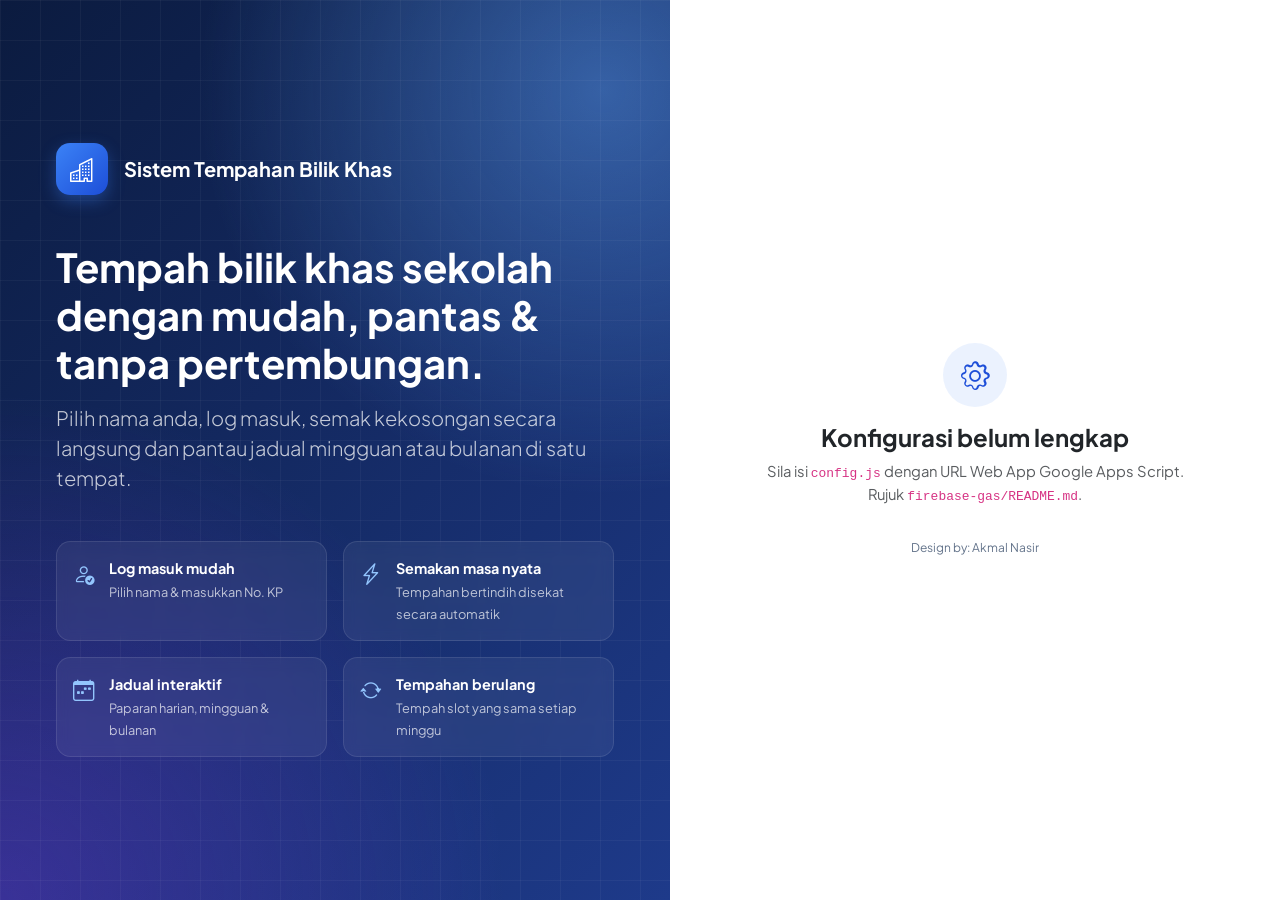
==== commit 2da9c349: "Tambah kredit "Design by: Akmal Nasir" pada footer dan halaman log masuk Co-Authored-By: Claude Opus" ====
--- a/firebase-gas/gas/Index.html
+++ b/firebase-gas/gas/Index.html
@@ -4,7 +4,9 @@
     <meta charset="utf-8">
     <meta name="viewport" content="width=device-width, initial-scale=1">
     <title>Sistem Tempahan Bilik Khas</title>
-            <meta name="theme-color" content="#1e3a8a">
+    
+    
+    <meta name="theme-color" content="#1e3a8a">
     <link href="https://cdn.jsdelivr.net/npm/bootstrap@5.3.3/dist/css/bootstrap.min.css" rel="stylesheet">
     <link href="https://cdn.jsdelivr.net/npm/bootstrap-icons@1.11.3/font/bootstrap-icons.min.css" rel="stylesheet">
     <link rel="preconnect" href="https://fonts.googleapis.com"><link rel="preconnect" href="https://fonts.gstatic.com" crossorigin><link href="https://fonts.googleapis.com/css2?family=Plus+Jakarta+Sans:wght@400;500;600;700;800&display=swap" rel="stylesheet">
@@ -77,6 +79,8 @@
 .btn-icon { width: 40px; height: 40px; display: inline-flex; align-items: center; justify-content: center; border-radius: 10px; color: var(--bs-body-color); border: 1px solid transparent; }
 .btn-icon:hover { background: var(--bs-secondary-bg); }
 .form-control, .form-select { border-color: var(--tb-border); background-color: var(--tb-surface); }
+/* Native dropdown lists: some browsers draw them on a white system background, so pin both colours or light text disappears in dark mode. */
+.form-select option, .form-select optgroup { background-color: var(--tb-surface); color: var(--bs-body-color); }
 .form-control:focus, .form-select:focus { border-color: #93c5fd; box-shadow: 0 0 0 .2rem rgba(59, 130, 246, .18); }
 .form-label { margin-bottom: .35rem; font-size: .875rem; }
 .input-icon { position: relative; }
@@ -375,6 +379,7 @@
 .feat span { font-size: .8rem; opacity: .7; }
 .auth-panel { display: flex; align-items: center; justify-content: center; padding: 2rem; background: var(--tb-surface); }
 .auth-card { width: 100%; max-width: 420px; }
+.auth-credit { margin: 2rem 0 0; text-align: center; font-size: .75rem; color: var(--tb-muted); }
 .steps { list-style: none; counter-reset: s; padding: 0; }
 .steps li { counter-increment: s; position: relative; padding: 0 0 1.5rem 3.5rem; }
 .steps li::before { content: counter(s); position: absolute; left: 0; top: 0; width: 38px; height: 38px; border-radius: 50%; background: rgba(255, 255, 255, .12); border: 1px solid rgba(255, 255, 255, .25); display: flex; align-items: center; justify-content: center; font-weight: 700; }
@@ -471,6 +476,17 @@
 .logo-upload { display: flex; gap: 1rem; align-items: center; padding: 1rem; border: 1px dashed var(--tb-border); border-radius: .8rem; background: var(--bs-tertiary-bg); }
 .slip-head .brand-logo.has-img { box-shadow: none; }
 
+/* ---------- Multi-school: landing & Super Admin panel ---------- */
+.continue-school { display: grid; grid-template-columns: 1fr auto; align-items: center; gap: .15rem 1rem; padding: 1rem 1.25rem; border: 1px solid var(--bs-border-color); border-radius: 1rem; background: var(--bs-tertiary-bg); color: var(--bs-body-color); text-decoration: none; transition: border-color .15s, box-shadow .15s; }
+.continue-school span { grid-column: 1; }
+.continue-school strong { grid-column: 1; font-size: 1.1rem; }
+.continue-school i { grid-column: 2; grid-row: 1 / span 2; font-size: 1.75rem; color: var(--bs-primary); }
+.continue-school:hover { border-color: var(--bs-primary); box-shadow: 0 .5rem 1.5rem rgba(30, 58, 138, .12); color: var(--bs-body-color); }
+.platform-nav { background: linear-gradient(120deg, #0f172a, #1e3a8a); }
+.platform-nav .brand-logo { background: rgba(255, 255, 255, .15); }
+.platform-nav .nav-link.active { color: #fff; }
+.school-link { font-family: ui-monospace, SFMono-Regular, Menlo, monospace; font-size: .875rem; text-decoration: none; }
+
 </style>
     <script>
         (function () {
@@ -494,7 +510,7 @@
         </a>
         <nav class="side-nav" id="sideNav"></nav>
         <div class="sidebar-footer">
-            <a href="display.html" target="_blank" class="nav-link" id="displayLink"><i class="bi bi-tv"></i><span>Paparan Skrin Hari Ini</span></a>
+            <a href="/display.html" target="_blank" class="nav-link" id="displayLink"><i class="bi bi-tv"></i><span>Paparan Skrin Hari Ini</span></a>
         </div>
     </aside>
     <div class="sidebar-backdrop" data-toggle-sidebar></div>
@@ -531,7 +547,7 @@
         <main class="content" id="view"></main>
         <footer class="app-footer">
             <span>&copy; <span id="year"></span> <span data-setting="school_name"></span></span>
-            <span class="text-body-tertiary" data-setting="system_name"></span>
+            <span class="text-body-tertiary"><span data-setting="system_name"></span> &middot; Design by: Akmal Nasir</span>
         </footer>
     </div>
 </div>
@@ -556,7 +572,7 @@
 <div class="toast-stack" id="toasts"></div>
 
 <script src="https://cdn.jsdelivr.net/npm/bootstrap@5.3.3/dist/js/bootstrap.bundle.min.js"></script>
-<script>window.APP_CONFIG = { gasUrl: <?!= JSON.stringify(scriptUrl) ?>, cdn: true, defaultLogo: <?!= JSON.stringify(defaultLogo) ?> };</script>
+<script>window.APP_CONFIG = { gasUrl: <?!= JSON.stringify(scriptUrl) ?>, cdn: true, school: <?!= JSON.stringify(school) ?>, platform: <?!= JSON.stringify(platform) ?>, defaultLogo: <?!= JSON.stringify(defaultLogo) ?> };</script>
 <script>
 (function () {
     var logo = window.APP_CONFIG.defaultLogo;
@@ -750,16 +766,60 @@
      * API client — google.script.run when served from Apps Script,
      * otherwise fetch() to the Web App URL (e.g. from Firebase Hosting)
      * ------------------------------------------------------------------ */
-    var TOKEN_KEY = 'tb-token';
+    /* ------------------------------------------------------------------
+     * Which school is this? Everyone uses one address (booking.akmalsys.com);
+     * the KPM school code is typed once and remembered on the device.
+     * ------------------------------------------------------------------ */
+    var CFG = window.APP_CONFIG || {};
+    var IN_GAS = !!(window.google && google.script && google.script.run);
+    var SCHOOL_KEY = 'tb-school';
+    function normCode(v) { return String(v || '').trim().toLowerCase().replace(/[^a-z0-9-]/g, ''); }
+    function savedSchool() {
+        try { return JSON.parse(localStorage.getItem(SCHOOL_KEY) || 'null') || null; } catch (e) { return null; }
+    }
+    function detectSchool() {
+        // Older links (/<kod> or ?s=<kod>) still work once, then the address is tidied up.
+        var legacy = IN_GAS ? CFG.school : (new URLSearchParams(location.search).get('s') ||
+            (location.pathname.replace(/^\/+|\/+$/g, '').split('/')[0] || ''));
+        legacy = normCode(legacy);
+        if (legacy && !/^(index\.html|platform|display\.html)$/.test(legacy)) {
+            if (!IN_GAS) history.replaceState(null, '', '/' + location.hash);
+            return legacy;
+        }
+        var saved = savedSchool();
+        return saved && saved.code ? normCode(saved.code) : '';
+    }
+    function isPlatformPage() {
+        return IN_GAS ? !!CFG.platform : /^\/platform\/?$/.test(location.pathname);
+    }
+    function homeLink() {
+        return IN_GAS ? CFG.gasUrl : '/';
+    }
+    /** Navigate the whole window (the Apps Script app runs inside an iframe). */
+    function goTop(url) {
+        if (IN_GAS) window.open(url, '_top'); else location.href = url;
+    }
+    /** Forget the school on this device and go back to the code box. */
+    function switchSchool() {
+        try { localStorage.removeItem(SCHOOL_KEY); } catch (e) { /* ignore */ }
+        S.school = '';
+        S.user = null;
+        S.teachers = [];
+        document.getElementById('shell').hidden = true;
+        showLanding();
+    }
+    S.school = detectSchool();
+
+    function tokenKey() { return 'tb-token:' + S.school; }
     function getToken() {
-        try { return localStorage.getItem(TOKEN_KEY) || sessionStorage.getItem(TOKEN_KEY) || S.token || ''; } catch (e) { return S.token || ''; }
+        try { return localStorage.getItem(tokenKey()) || sessionStorage.getItem(tokenKey()) || S.token || ''; } catch (e) { return S.token || ''; }
     }
     function setToken(token, remember) {
         S.token = token || '';
         try {
-            localStorage.removeItem(TOKEN_KEY);
-            sessionStorage.removeItem(TOKEN_KEY);
-            if (token) (remember ? localStorage : sessionStorage).setItem(TOKEN_KEY, token);
+            localStorage.removeItem(tokenKey());
+            sessionStorage.removeItem(tokenKey());
+            if (token) (remember ? localStorage : sessionStorage).setItem(tokenKey(), token);
         } catch (e) { /* storage blocked: keep token in memory only */ }
     }
 
@@ -782,12 +842,19 @@
 
     function api(action, data, opts) {
         opts = opts || {};
-        return transport({ action: action, data: data || {}, token: opts.public ? undefined : getToken() || undefined }).then(function (j) {
+        var payload = { action: action, data: data || {} };
+        if (opts.platform) {
+            payload.token = opts.token || undefined;
+        } else {
+            payload.school = S.school;
+            payload.token = opts.public ? undefined : getToken() || undefined;
+        }
+        return transport(payload).then(function (j) {
             if (j.meta) setMeta(j.meta);
             if (!j.ok) {
                 var e = new Error(j.error || 'Ralat');
                 e.code = j.code; e.info = j.info;
-                if (j.code === 'AUTH' && !opts.public && S.user) {
+                if (j.code === 'AUTH' && !opts.public && !opts.platform && S.user) {
                     setToken('');
                     S.user = null;
                     toast(j.error, 'warning');
@@ -816,7 +883,7 @@
             '<div class="col-sm-6"><div class="feat"><i class="bi bi-arrow-repeat"></i><div><strong>Tempahan berulang</strong><span>Tempah slot yang sama setiap minggu</span></div></div></div>' +
             '</div></div></section><section class="auth-panel"><div class="auth-card">' +
             '<div class="d-lg-none text-center mb-4">' + brandLogo('lg mx-auto mb-2') + '<div class="fw-bold">' + esc(s.system_name || '') + '</div><div class="small text-body-secondary">' + esc(s.school_name || '') + '</div></div>' +
-            inner + '</div></section></div>';
+            inner + '<p class="auth-credit">Design by: Akmal Nasir</p></div></section></div>';
     }
 
     function showAuth(html) {
@@ -851,7 +918,12 @@
             teachers.map(function (t) { return '<option value="' + t.id + '">' + esc(t.name) + (t.department ? ' (' + esc(t.department) + ')' : '') + '</option>'; }).join('') +
             '</select></div><div id="loginStep"></div></form>' +
             (S.settings.allow_registration === '1' ? '<p class="text-center text-body-secondary mt-4 mb-0 small">Nama anda tiada dalam senarai? <a href="#" id="showRegister" class="fw-semibold">Daftar di sini</a></p>' : '') +
-            '<p class="text-center xsmall text-body-tertiary mt-3 mb-0">Lupa kata laluan? Hubungi pentadbir sistem untuk menetapkan semula.</p>');
+            '<p class="text-center xsmall text-body-tertiary mt-3 mb-0">Lupa kata laluan? Hubungi pentadbir sistem untuk menetapkan semula.</p>' +
+            '<p class="text-center xsmall mt-2 mb-0"><a href="#" id="switchSchool" class="text-body-secondary"><i class="bi bi-arrow-left-right me-1"></i>Bukan ' + esc(S.settings.school_name || 'sekolah ini') + '? Tukar sekolah</a></p>');
+        $('#switchSchool', a).onclick = function (e) {
+            e.preventDefault();
+            switchSchool();
+        };
         var sel = $('#userSelect', a), step = $('#loginStep', a);
         try { var last = localStorage.getItem('tb-last-user'); if (last && teachers.some(function (t) { return String(t.id) === last; })) sel.value = last; } catch (e) { /* ignore */ }
 
@@ -871,6 +943,12 @@
             var t = teachers.filter(function (x) { return String(x.id) === sel.value; })[0];
             $('#loginAlert', a).innerHTML = '';
             if (!t) { step.innerHTML = ''; return; }
+            if (t.pending) {
+                step.innerHTML = '<div class="auth-note mb-3"><i class="bi bi-hourglass-split me-1 text-warning"></i><strong>Menunggu pengesahan.</strong> No. KP anda telah didaftarkan. ' +
+                    'Anda boleh log masuk selepas pentadbir sekolah mengesahkan akaun anda.</div>' +
+                    '<div class="small text-body-secondary">Bukan anda yang mendaftar? Maklumkan kepada pentadbir sekolah segera.</div>';
+                return;
+            }
             if (t.activated) {
                 step.innerHTML = icInput('password', 'No. Kad Pengenalan / kata laluan', true) +
                     '<div class="form-check mb-4"><input class="form-check-input" type="checkbox" id="remember" checked><label class="form-check-label small" for="remember">Ingat saya pada peranti ini</label></div>' +
@@ -881,7 +959,8 @@
                 step.innerHTML = '<div class="auth-note mb-3"><i class="bi bi-stars me-1 text-primary"></i><strong>Log masuk kali pertama.</strong> Daftarkan No. Kad Pengenalan anda (12 digit) — ia akan menjadi kata laluan anda.</div>' +
                     icInput('ic', 'No. Kad Pengenalan', true) + icInput('ic_confirm', 'Sahkan No. Kad Pengenalan') +
                     '<div class="form-check mb-4"><input class="form-check-input" type="checkbox" id="remember" checked><label class="form-check-label small" for="remember">Ingat saya pada peranti ini</label></div>' +
-                    '<button class="btn btn-primary btn-lg w-100 fw-semibold">Daftar &amp; Log Masuk <i class="bi bi-arrow-right ms-1"></i></button>';
+                    '<button class="btn btn-primary btn-lg w-100 fw-semibold">Daftar No. KP <i class="bi bi-arrow-right ms-1"></i></button>' +
+                    '<div class="xsmall text-body-secondary mt-2 text-center">Pentadbir sekolah akan mengesahkan akaun anda sebelum anda boleh log masuk.</div>';
                 $$('[name=ic], [name=ic_confirm]', step).forEach(function (i) { i.type = 'password'; });
             }
             $$('[data-reveal]', step).forEach(function (b) {
@@ -899,7 +978,7 @@
         $('#loginForm', a).onsubmit = function (e) {
             e.preventDefault();
             var t = teachers.filter(function (x) { return String(x.id) === sel.value; })[0];
-            if (!t) return;
+            if (!t || t.pending) return;
             var btn = $('button.btn-primary', step), remember = $('#remember', step).checked;
             var req = t.activated
                 ? api('login', { user_id: t.id, password: $('[name=password]', step).value, remember: remember }, { public: true })
@@ -907,11 +986,19 @@
             busy(btn, true);
             req.then(function (r) {
                 try { localStorage.setItem('tb-last-user', String(t.id)); } catch (err) { /* ignore */ }
+                if (r.status === 'pending') {
+                    t.pending = true;
+                    showMessage('hourglass-split', 'No. KP berjaya didaftarkan', 'Akaun anda kini menunggu pengesahan pentadbir sekolah. Selepas disahkan, log masuk dengan nama dan No. KP anda.',
+                        '<button class="btn btn-primary mt-2" id="backLogin3">Kembali ke log masuk</button>');
+                    $('#backLogin3').onclick = showLogin;
+                    return;
+                }
                 setToken(r.token, remember);
                 startSession();
             }).catch(function (err) {
                 busy(btn, false);
                 if (err.code === 'NOT_ACTIVATED') { t.activated = false; renderStep(); }
+                if (err.code === 'PENDING') { t.pending = true; renderStep(); }
                 $('#loginAlert', a).innerHTML = '<div class="alert alert-danger py-2 small"><i class="bi bi-exclamation-circle me-1"></i>' + esc(err.message) + '</div>';
             });
         };
@@ -965,7 +1052,36 @@
             S.teachers = c.teachers;
             S.settings = Object.assign(S.settings, c);
             applySettings();
-        });
+            try { localStorage.setItem(SCHOOL_KEY, JSON.stringify({ code: S.school, name: c.school_name })); } catch (e) { /* ignore */ }
+        });
+    }
+
+    /* ------------------------------------------------------------------
+     * Landing page: ask for the KPM school code. The list of schools is
+     * never shown; the teacher list only appears after a valid code.
+     * ------------------------------------------------------------------ */
+    function showLanding(errorMsg) {
+        S.settings.system_name = S.settings.system_name || CFG.platformName || 'Sistem Tempahan Bilik Khas';
+        var a = showAuth('<h2 class="h3 fw-bold mb-1">Selamat datang 👋</h2><p class="text-body-secondary mb-4">Masukkan kod sekolah anda untuk log masuk.</p>' +
+            '<div id="codeAlert">' + (errorMsg ? '<div class="alert alert-danger py-2 small"><i class="bi bi-exclamation-circle me-1"></i>' + esc(errorMsg) + '</div>' : '') + '</div>' +
+            '<form id="codeForm" autocomplete="off"><label class="form-label fw-semibold" for="schoolCode">Kod sekolah</label>' +
+            '<div class="input-icon mb-3"><i class="bi bi-building"></i><input class="form-control form-control-lg text-uppercase" id="schoolCode" required placeholder="cth. PEA1234" autocapitalize="characters" spellcheck="false"></div>' +
+            '<button class="btn btn-primary btn-lg w-100 fw-semibold">Teruskan <i class="bi bi-arrow-right ms-1"></i></button></form>' +
+            '<p class="text-center xsmall text-body-tertiary mt-4 mb-0">Gunakan kod sekolah KPM anda. Sekolah anda akan diingati pada peranti ini.</p>');
+        $('#codeForm', a).onsubmit = function (e) {
+            e.preventDefault();
+            var code = normCode($('#schoolCode', a).value);
+            if (!code) return;
+            var btn = $('button', this);
+            busy(btn, true);
+            S.school = code;
+            openSchool().catch(function (err) {
+                busy(btn, false);
+                S.school = '';
+                $('#codeAlert', a).innerHTML = '<div class="alert alert-danger py-2 small"><i class="bi bi-exclamation-circle me-1"></i>' + esc(err.message) + '</div>';
+            });
+        };
+        setTimeout(function () { var i = $('#schoolCode', a); if (i) i.focus(); }, 50);
     }
 
     function startSession() {
@@ -1161,14 +1277,13 @@
         fullcalendar: 'https://cdn.jsdelivr.net/npm/fullcalendar@6.1.15/index.global.min.js',
         fullcalendarLocale: 'https://cdn.jsdelivr.net/npm/@fullcalendar/core@6.1.15/locales/ms.global.min.js',
     } : {
-        chart: 'assets/vendor/chartjs/chart.umd.min.js',
-        fullcalendar: 'assets/vendor/fullcalendar/index.global.min.js',
-        fullcalendarLocale: 'assets/vendor/fullcalendar/locale-ms.global.min.js',
+        chart: '/assets/vendor/chartjs/chart.umd.min.js',
+        fullcalendar: '/assets/vendor/fullcalendar/index.global.min.js',
+        fullcalendarLocale: '/assets/vendor/fullcalendar/locale-ms.global.min.js',
     };
 
     function displayUrl() {
-        var cfg = window.APP_CONFIG || {};
-        return cfg.cdn && cfg.gasUrl ? cfg.gasUrl + '?page=display' : 'display.html';
+        return IN_GAS ? CFG.gasUrl + '?page=display&s=' + encodeURIComponent(S.school) : '/display.html';
     }
 
     function loadScript(src) {
@@ -1200,17 +1315,37 @@
     }
 
     function start() {
-        var cfg = window.APP_CONFIG || {};
-        var inGas = !!(window.google && google.script && google.script.run);
-        if (!inGas && (!cfg.gasUrl || /ISI_/.test(cfg.gasUrl))) {
+        if (!IN_GAS && (!CFG.gasUrl || /ISI_/.test(CFG.gasUrl))) {
             showMessage('gear', 'Konfigurasi belum lengkap', 'Sila isi <code>config.js</code> dengan URL Web App Google Apps Script. Rujuk <code>firebase-gas/README.md</code>.');
             return;
         }
-        wireGlobal();
-        loadConfig().then(function () {
+        if (isPlatformPage()) {
+            window.Platform.start();
+            return;
+        }
+        if (!S.school) {
+            showLanding();
+            return;
+        }
+        openSchool().catch(function (err) {
+            if (err.code === 'SCHOOL_NOT_FOUND') {
+                try { localStorage.removeItem(SCHOOL_KEY); } catch (e) { /* ignore */ }
+                S.school = '';
+                return showLanding(err.message);
+            }
+            if (err.code === 'SCHOOL_SUSPENDED') {
+                return showMessage('pause-circle', 'Akaun digantung', esc(err.message), '<a href="#" class="btn btn-light mt-2" onclick="event.preventDefault();App.switchSchool()">Pilih sekolah lain</a>');
+            }
+            showMessage('wifi-off', 'Tidak dapat menghubungi pelayan', esc(err.message), '<button class="btn btn-primary mt-2" onclick="location.reload()">Cuba lagi</button>');
+        });
+    }
+
+    /** Load the current school; rejects with SCHOOL_NOT_FOUND / SCHOOL_SUSPENDED. */
+    var wired = false;
+    function openSchool() {
+        return loadConfig().then(function () {
+            if (!wired) { wireGlobal(); wired = true; }
             return getToken() ? startSession() : showLogin();
-        }).catch(function (err) {
-            showMessage('wifi-off', 'Tidak dapat menghubungi pelayan', esc(err.message), '<button class="btn btn-primary mt-2" onclick="location.reload()">Cuba lagi</button>');
         });
     }
 
@@ -1222,6 +1357,7 @@
         pageTitle: pageTitle, brandLogo: brandLogo, setLogo: setLogo, link: link, go: go, formData: formData, busy: busy, csvDownload: csvDownload, pager: pager,
         toast: toast, confirm: confirmBox, showError: showError, api: api, route: addRoute, reload: route, refreshSession: refreshSession,
         charts: charts, loadScript: loadScript, vendor: VENDOR, displayUrl: displayUrl, start: start,
+        showAuth: showAuth, goTop: goTop, homeLink: homeLink, switchSchool: switchSchool, IN_GAS: IN_GAS, CFG: CFG,
     };
 })();
 
@@ -2056,10 +2192,16 @@
                     '<div class="col-md-4"><label class="form-label fw-semibold">Peranan</label><select name="role" class="form-select">' + opt('guru', 'Guru', form.role) + opt('admin', 'Pentadbir', form.role) + '</select></div>' +
                     '<div class="col-md-4"><label class="form-label fw-semibold">No. telefon</label><input class="form-control" name="phone" value="' + esc(form.phone) + '"></div>' +
                     '<div class="col-md-4"><label class="form-label fw-semibold">E-mel <span class="fw-normal text-body-secondary">(pilihan, untuk notifikasi)</span></label><input type="email" class="form-control" name="email" value="' + esc(form.email) + '"></div></div>' +
-                    '<div class="form-text mt-2"><i class="bi bi-info-circle me-1"></i>Tiada kata laluan perlu ditetapkan. Kali pertama log masuk, guru memilih nama ini dan mendaftarkan No. Kad Pengenalan sendiri sebagai kata laluan.</div>' +
+                    '<div class="form-text mt-2"><i class="bi bi-info-circle me-1"></i>Tiada kata laluan perlu ditetapkan. Kali pertama log masuk, guru memilih nama ini dan mendaftarkan No. Kad Pengenalan sendiri sebagai kata laluan. Anda kemudian mengesahkan akaun tersebut.</div>' +
                     '<div class="mt-3 d-flex gap-2"><button class="btn btn-primary px-4">Simpan</button><a href="#/admin/users" class="btn btn-light">Batal</a></div></form></div></div>';
             }
             var tabs = { '': 'Semua', active: 'Aktif', pending: 'Menunggu Pengesahan', inactive: 'Tidak Aktif' };
+            if (counts.pending) {
+                h += '<div class="alert alert-warning d-flex flex-wrap gap-2 align-items-center justify-content-between"><div><i class="bi bi-shield-exclamation me-1"></i><strong>' + counts.pending + ' akaun menunggu pengesahan.</strong> ' +
+                    'Sahkan hanya jika anda pasti guru itu sendiri yang mendaftar. Jika ragu-ragu, klik <strong>Tolak</strong>: guru boleh mendaftar semula No. KP.</div>' +
+                    '<div class="d-flex gap-2">' + (status !== 'pending' ? '<a class="btn btn-sm btn-light" href="' + A.link('admin/users', { status: 'pending' }) + '">Lihat senarai</a>' : '') +
+                    '<button class="btn btn-sm btn-success" id="approveAll"><i class="bi bi-check2-all me-1"></i>Sahkan semua (' + counts.pending + ')</button></div></div>';
+            }
             h += '<div class="card"><div class="card-header d-flex flex-wrap gap-2 justify-content-between align-items-center"><ul class="nav nav-pills nav-pills-soft">' +
                 Object.keys(tabs).map(function (k) { return '<li class="nav-item"><a class="nav-link' + (status === k ? ' active' : '') + '" href="' + A.link('admin/users', { status: k }) + '">' + tabs[k] + ' <span class="badge rounded-pill">' + counts[k] + '</span></a></li>'; }).join('') +
                 '</ul><form id="userSearch"><div class="input-icon"><i class="bi bi-search"></i><input class="form-control form-control-sm" name="q" value="' + esc(p.q || '') + '" placeholder="Cari nama / e-mel…"></div></form></div>' +
@@ -2070,8 +2212,9 @@
                         return '<tr><td><div class="d-flex align-items-center gap-2"><span class="avatar avatar-sm">' + esc(A.initials(u.name)) + '</span><div><div class="fw-semibold">' + esc(u.name) + (me ? ' <span class="xsmall text-body-secondary">(anda)</span>' : '') + '</div><div class="xsmall text-body-secondary">' + esc(u.email || '') + '</div></div></div></td>' +
                             '<td class="small">' + esc(u.department || '-') + '</td><td>' + (u.role === 'admin' ? '<span class="badge badge-soft-primary">Pentadbir</span>' : '<span class="badge badge-soft-secondary">Guru</span>') + '</td>' +
                             '<td class="text-center"><a href="' + A.link('admin/bookings', { user_id: u.id }) + '">' + u.bookings + '</a></td>' +
-                            '<td>' + (u.activated ? '<span class="badge badge-soft-success"><i class="bi bi-key me-1"></i>Sudah daftar</span>' : '<span class="badge badge-soft-secondary">Belum daftar</span>') + '</td><td class="small">' + (u.last_login_at ? A.fmtDateTime(u.last_login_at) : '<span class="text-body-tertiary">Belum pernah</span>') + '</td><td>' + st + '</td>' +
-                            '<td class="text-end text-nowrap">' + (u.status === 'pending' ? '<button class="btn btn-sm btn-success" data-status="active" data-id="' + u.id + '"><i class="bi bi-check-lg me-1"></i>Sahkan</button> ' : '') +
+                            '<td>' + (u.activated ? '<span class="badge badge-soft-success"><i class="bi bi-key me-1"></i>Sudah daftar</span>' + (u.status === 'pending' && u.activated_at ? '<div class="xsmall text-body-secondary mt-1">' + A.fmtDateTime(u.activated_at) + '</div>' : '') : '<span class="badge badge-soft-secondary">Belum daftar</span>') + '</td><td class="small">' + (u.last_login_at ? A.fmtDateTime(u.last_login_at) : '<span class="text-body-tertiary">Belum pernah</span>') + '</td><td>' + st + '</td>' +
+                            '<td class="text-end text-nowrap">' + (u.status === 'pending' ? '<button class="btn btn-sm btn-success" data-status="active" data-id="' + u.id + '"><i class="bi bi-check-lg me-1"></i>Sahkan</button> ' +
+                                '<button class="btn btn-sm btn-outline-danger" data-reject="' + u.id + '" data-name="' + esc(u.name) + '" data-activation="' + (u.activated_at ? 1 : 0) + '"><i class="bi bi-x-lg me-1"></i>Tolak</button> ' : '') +
                             '<div class="dropdown d-inline"><button class="btn btn-sm btn-light" data-bs-toggle="dropdown"><i class="bi bi-three-dots"></i></button><ul class="dropdown-menu dropdown-menu-end shadow">' +
                             '<li><a class="dropdown-item" href="' + A.link('admin/users', { edit: u.id }) + '"><i class="bi bi-pencil me-2"></i>Kemas kini</a></li>' +
                             (u.activated && !me ? '<li><button class="dropdown-item" data-reset="' + u.id + '" data-name="' + esc(u.name) + '"><i class="bi bi-key me-2"></i>Set semula kata laluan</button></li>' : '') +
@@ -2108,9 +2251,24 @@
                     A.api('admin.users.setStatus', { id: +btn.dataset.id, status: btn.dataset.status }).then(function () { A.toast('Status akaun dikemas kini.'); A.reload(); }).catch(A.showError);
                 };
             });
+            var all = $('#approveAll');
+            if (all) all.onclick = function () {
+                A.confirm('Sahkan semua ' + counts.pending + ' akaun yang menunggu? Pastikan semua nama dalam senarai memang guru yang dijangka mendaftar.', { btnClass: 'btn-success' }).then(function (ok) {
+                    if (ok) A.api('admin.users.approveAll', {}).then(function (r) { A.toast(r.approved + ' akaun disahkan.'); A.reload(); }).catch(A.showError);
+                });
+            };
+            $$('[data-reject]', ctx.view).forEach(function (btn) {
+                btn.onclick = function () {
+                    var act = btn.dataset.activation === '1';
+                    A.confirm(act ? 'Tolak pendaftaran No. KP untuk ' + btn.dataset.name + '? No. KP yang didaftarkan dibuang dan guru sebenar boleh mendaftar semula.'
+                        : 'Tolak permohonan akaun ' + btn.dataset.name + '?').then(function (ok) {
+                        if (ok) A.api('admin.users.reject', { id: +btn.dataset.reject }).then(function () { A.toast('Pendaftaran ' + btn.dataset.name + ' ditolak.'); A.reload(); }).catch(A.showError);
+                    });
+                };
+            });
             $$('[data-reset]', ctx.view).forEach(function (btn) {
                 btn.onclick = function () {
-                    A.confirm('Set semula kata laluan ' + btn.dataset.name + '? Guru perlu mendaftarkan No. KP sebagai kata laluan semula pada log masuk seterusnya.', { btnClass: 'btn-primary' }).then(function (ok) {
+                    A.confirm('Set semula kata laluan ' + btn.dataset.name + '? Guru perlu mendaftarkan No. KP semula pada log masuk seterusnya, dan anda perlu mengesahkannya.', { btnClass: 'btn-primary' }).then(function (ok) {
                         if (ok) A.api('admin.users.resetPassword', { id: +btn.dataset.reset }).then(function () { A.toast('Kata laluan ' + btn.dataset.name + ' telah ditetapkan semula.'); A.reload(); }).catch(A.showError);
                     });
                 };
@@ -2390,6 +2548,313 @@
 })(window.App);
 
 </script>
+<script>
+/* Sistem Tempahan Bilik Khas — platform owner (Super Admin) panel */
+window.Platform = (function (A) {
+    'use strict';
+    var $ = A.$, $$ = A.$$, esc = A.esc;
+    var P = { token: '', me: null };
+    var KEY = 'tb-platform-token';
+
+    try { P.token = sessionStorage.getItem(KEY) || ''; } catch (e) { /* ignore */ }
+    function setToken(t) {
+        P.token = t || '';
+        try { if (t) sessionStorage.setItem(KEY, t); else sessionStorage.removeItem(KEY); } catch (e) { /* ignore */ }
+    }
+    function call(action, data) {
+        return A.api(action, data, { platform: true, token: P.token }).catch(function (err) {
+            if (err.code === 'AUTH') { setToken(''); showLogin(); }
+            throw err;
+        });
+    }
+
+    function root() {
+        $('#boot').hidden = true;
+        $('#shell').hidden = true;
+        var el = $('#auth');
+        el.hidden = false;
+        return el;
+    }
+
+    function frame(title, active, body) {
+        var nav = function (hash, icon, label) {
+            return '<li class="nav-item"><a class="nav-link' + (active === hash ? ' active fw-semibold' : '') + '" href="#/' + hash + '"><i class="bi bi-' + icon + ' me-1"></i>' + label + '</a></li>';
+        };
+        root().innerHTML = '<nav class="navbar navbar-expand-md navbar-dark platform-nav"><div class="container-xl">' +
+            '<a class="navbar-brand d-flex align-items-center gap-2" href="#/"><span class="brand-logo"><i class="bi bi-buildings"></i></span>' +
+            '<span class="lh-sm"><strong class="d-block">' + esc(P.me ? P.me.platform_name : 'Platform') + '</strong><small class="opacity-75">Panel Super Admin</small></span></a>' +
+            (P.me ? '<button class="navbar-toggler" data-bs-toggle="collapse" data-bs-target="#pnav"><span class="navbar-toggler-icon"></span></button>' +
+                '<div class="collapse navbar-collapse" id="pnav"><ul class="navbar-nav ms-auto align-items-md-center gap-md-2">' +
+                nav('', 'building', 'Sekolah') + nav('audit', 'shield-check', 'Log Audit') + nav('account', 'person-gear', esc(P.me.name)) +
+                '<li class="nav-item"><button class="btn btn-sm btn-outline-light" id="pLogout"><i class="bi bi-box-arrow-right me-1"></i>Log keluar</button></li></ul></div>' : '') +
+            '</div></nav><main class="container-xl py-4" id="pView">' + body + '</main>';
+        document.title = title + ' · Super Admin';
+        var lo = $('#pLogout');
+        if (lo) lo.onclick = function () { call('platform.logout', {}).catch(function () {}).then(function () { setToken(''); P.me = null; showLogin(); }); };
+    }
+
+    function loading() {
+        var v = $('#pView');
+        if (v) v.innerHTML = '<div class="view-loading"><span class="spinner-border spinner-border-sm"></span> Memuatkan…</div>';
+    }
+
+    /* ---------- Login / first-run setup ---------- */
+    function showLogin() {
+        A.api('platform.status', {}, { platform: true }).then(function (st) {
+            P.me = null;
+            var setup = !st.has_admins;
+            frame(setup ? 'Persediaan' : 'Log Masuk', '', '<div class="mx-auto" style="max-width:480px"><div class="card"><div class="card-body p-4">' +
+                (setup ? '<h1 class="h4 fw-bold mb-1">Persediaan pertama platform</h1><p class="text-body-secondary">Cipta akaun <strong>Super Admin</strong> anda. Akaun ini digunakan untuk mendaftar dan mengurus sekolah.</p>' +
+                    '<div class="alert alert-warning small"><i class="bi bi-exclamation-triangle me-1"></i>Halaman ini hanya muncul sekali. Lengkapkan sekarang.</div>'
+                    : '<h1 class="h4 fw-bold mb-1">Log masuk Super Admin</h1><p class="text-body-secondary small">Untuk pemilik platform sahaja. Guru dan admin sekolah log masuk melalui pautan sekolah masing-masing.</p>') +
+                '<div id="pErr"></div><form id="pAuth">' +
+                (setup ? '<div class="mb-3"><label class="form-label fw-semibold">Nama</label><input class="form-control" name="name" required></div>' : '') +
+                '<div class="mb-3"><label class="form-label fw-semibold">E-mel</label><input type="email" class="form-control" name="email" required autocomplete="username"></div>' +
+                '<div class="mb-4"><label class="form-label fw-semibold">Kata laluan</label><input type="password" class="form-control" name="password" required ' + (setup ? 'minlength="10" autocomplete="new-password"' : 'autocomplete="current-password"') + '></div>' +
+                '<button class="btn btn-primary w-100">' + (setup ? 'Cipta akaun Super Admin' : 'Log Masuk') + '</button></form></div></div></div>');
+            $('#pAuth').onsubmit = function (e) {
+                e.preventDefault();
+                var btn = $('button', this);
+                A.busy(btn, true);
+                call(setup ? 'platform.setup' : 'platform.login', A.formData(this)).then(function (r) {
+                    setToken(r.token);
+                    boot();
+                }).catch(function (err) {
+                    A.busy(btn, false);
+                    $('#pErr').innerHTML = '<div class="alert alert-danger py-2 small">' + esc(err.message) + '</div>';
+                });
+            };
+        }).catch(function (err) {
+            root().innerHTML = A.empty('wifi-off', err.message);
+        });
+    }
+
+    /* ---------- Router ---------- */
+    function route() {
+        if (!P.me) return;
+        var h = location.hash.replace(/^#\/?/, '');
+        var page = h.split('?')[0];
+        var params = new URLSearchParams(h.split('?')[1] || '');
+        if (page === 'new') return pageNew();
+        if (page === 'school') return pageSchool(params.get('id'));
+        if (page === 'audit') return pageAudit();
+        if (page === 'account') return pageAccount();
+        return pageSchools(params.get('fresh') === '1');
+    }
+
+    function boot() {
+        call('platform.me', {}).then(function (me) {
+            P.me = me;
+            if (!P.bound) { window.addEventListener('hashchange', route); P.bound = true; }
+            route();
+        }).catch(function () { showLogin(); });
+    }
+
+    /* ---------- Schools list ---------- */
+    function pageSchools(fresh) {
+        frame('Sekolah', '', '');
+        loading();
+        call('platform.schools', { fresh: fresh }).then(function (rows) {
+            var t = { schools: rows.length, active: 0, users: 0, month: 0 };
+            rows.forEach(function (r) { if (r.status === 'active') t.active++; t.users += r.stats.users; t.month += r.stats.month; });
+            var created = P.created;
+            P.created = null;
+            $('#pView').innerHTML = (created ? credentialsCard(created) : '') +
+                '<div class="page-head"><div><h1 class="page-title">Sekolah</h1><p class="page-subtitle">Setiap sekolah mempunyai Google Sheet, admin, guru dan bilik khas sendiri.</p></div>' +
+                '<div class="page-actions"><a href="#/?fresh=1" class="btn btn-light"><i class="bi bi-arrow-clockwise me-1"></i>Muat semula</a><a href="#/new" class="btn btn-primary"><i class="bi bi-plus-lg me-1"></i>Tambah Sekolah</a></div></div>' +
+                '<div class="row g-3 mb-4">' + [['Jumlah Sekolah', t.schools, 'building', 'primary'], ['Sekolah Aktif', t.active, 'check-circle', 'success'], ['Pengguna Aktif', t.users, 'people', 'info'], ['Tempahan Bulan Ini', t.month, 'calendar-check', 'warning']].map(function (x) {
+                    return '<div class="col-6 col-lg-3"><div class="stat-card"><div class="stat-icon bg-' + x[3] + '-subtle text-' + x[3] + '-emphasis"><i class="bi bi-' + x[2] + '"></i></div><div><div class="stat-value">' + x[1] + '</div><div class="stat-label">' + x[0] + '</div></div></div></div>';
+                }).join('') + '</div>' +
+                '<div class="card">' + (rows.length ? '<div class="table-responsive"><table class="table table-hover align-middle mb-0"><thead><tr><th>Sekolah</th><th>Kod sekolah</th><th class="text-center">Pengguna</th><th class="text-center">Bilik</th><th class="text-center">Tempahan (bulan ini)</th><th>Log masuk terakhir</th><th>Status</th><th></th></tr></thead><tbody>' +
+                    rows.map(function (r) {
+                        var st = r.stats;
+                        return '<tr><td><strong>' + esc(r.name) + '</strong>' + (st.error ? '<div class="xsmall text-danger">' + esc(st.error) + '</div>' : '') + '</td>' +
+                            '<td><span class="school-link fw-semibold">' + esc(String(r.slug).toUpperCase()) + '</span></td>' +
+                            '<td class="text-center">' + st.users + (st.pending_users ? ' <span class="badge badge-soft-warning">+' + st.pending_users + '</span>' : '') + '</td><td class="text-center">' + st.rooms + '</td>' +
+                            '<td class="text-center">' + st.bookings + ' <span class="text-body-secondary">(' + st.month + ')</span></td>' +
+                            '<td class="small">' + (st.last_login ? A.fmtDateTime(st.last_login) : '<span class="text-body-tertiary">Belum ada</span>') + '</td>' +
+                            '<td>' + (r.status === 'active' ? '<span class="badge badge-soft-success">Aktif</span>' : '<span class="badge badge-soft-danger">Digantung</span>') + '</td>' +
+                            '<td class="text-end"><a href="#/school?id=' + r.id + '" class="btn btn-sm btn-light">Urus <i class="bi bi-chevron-right"></i></a></td></tr>';
+                    }).join('') + '</tbody></table></div>' : A.empty('building-add', 'Belum ada sekolah.', '<a href="#/new" class="btn btn-primary btn-sm">Tambah sekolah pertama</a>')) + '</div>';
+        }).catch(function (err) { $('#pView').innerHTML = A.empty('exclamation-octagon', err.message); });
+    }
+
+    function credentialsCard(c) {
+        return '<div class="card border-success-subtle mb-4"><div class="card-body"><h2 class="h5 fw-bold text-success"><i class="bi bi-check-circle me-1"></i>' + esc(c.name) + ' berjaya dicipta</h2>' +
+            '<p class="mb-2">Hantar maklumat ini kepada admin sekolah. Kata laluan tidak akan dipaparkan lagi.</p>' +
+            '<div class="bg-body-tertiary rounded p-3 font-monospace small user-select-all" style="white-space:pre-line">Pautan sistem: ' + esc(c.url) + '\nKod sekolah: ' + esc(String(c.slug).toUpperCase()) +
+            (c.admin_password ? '\nNama admin (pilih di halaman log masuk): ' + esc(c.admin_name) + '\nKata laluan sementara: ' + esc(c.admin_password) : '\nGoogle Sheet sedia ada digunakan (akaun admin sedia ada kekal).') +
+            '</div><div class="small text-body-secondary mt-2">Data sekolah: <a href="' + esc(c.sheet_url) + '" target="_blank">Google Sheet sekolah</a> (dalam Google Drive anda).</div></div></div>';
+    }
+
+    /* ---------- New school ---------- */
+    function pageNew() {
+        frame('Tambah Sekolah', '', '<a href="#/" class="small"><i class="bi bi-arrow-left me-1"></i>Kembali</a><h1 class="page-title mt-1 mb-4">Tambah Sekolah</h1><div id="pErr"></div>' +
+            '<form id="newSchool" class="row g-4" autocomplete="off"><div class="col-lg-6"><div class="card h-100"><div class="card-header"><h2 class="card-title"><i class="bi bi-building me-2"></i>Maklumat Sekolah</h2></div><div class="card-body">' +
+            '<div class="mb-3"><label class="form-label fw-semibold">Nama sekolah <span class="text-danger">*</span></label><input class="form-control" name="name" required placeholder="cth. SMK Taman Contoh"></div>' +
+            '<div class="mb-3"><label class="form-label fw-semibold">Kod sekolah KPM <span class="text-danger">*</span></label>' +
+            '<input class="form-control text-uppercase" name="slug" id="slug" required pattern="[A-Za-z0-9][A-Za-z0-9\\-]{1,28}[A-Za-z0-9]" placeholder="cth. PEA1234">' +
+            '<div class="form-text">Guru memasukkan kod ini di halaman utama untuk memilih sekolah. <strong>Tidak boleh ditukar kemudian.</strong></div></div>' +
+            '<div class="row g-3"><div class="col-md-6"><label class="form-label fw-semibold">Pegawai dihubungi</label><input class="form-control" name="contact_name"></div>' +
+            '<div class="col-md-6"><label class="form-label fw-semibold">No. telefon</label><input class="form-control" name="contact_phone"></div>' +
+            '<div class="col-12"><label class="form-label fw-semibold">Catatan dalaman</label><textarea class="form-control" name="notes" rows="2" placeholder="cth. Langganan tamat Disember 2027"></textarea></div></div></div></div></div>' +
+            '<div class="col-lg-6"><div class="card h-100"><div class="card-header"><h2 class="card-title"><i class="bi bi-person-badge me-2"></i>Admin Sekolah</h2></div><div class="card-body">' +
+            '<p class="small text-body-secondary">Admin sekolah log masuk dengan memilih namanya di halaman log masuk sekolah, kemudian mendaftar guru dan mengurus bilik khas.</p>' +
+            '<div id="adminFields"><div class="mb-3"><label class="form-label fw-semibold">Nama admin <span class="text-danger">*</span></label><input class="form-control" name="admin_name" placeholder="cth. Pn. Siti (Penyelaras ICT)"></div>' +
+            '<div class="mb-3"><label class="form-label fw-semibold">Kata laluan sementara</label><input class="form-control font-monospace" name="admin_password" placeholder="Kosongkan untuk jana automatik" minlength="8"></div></div>' +
+            '<details class="mt-3"><summary class="small fw-semibold">Guna Google Sheet sedia ada (pilihan)</summary><div class="mt-2"><input class="form-control form-control-sm" name="adopt_sheet" id="adopt" placeholder="Pautan Google Sheet versi satu-sekolah">' +
+            '<div class="form-text">Jika sekolah ini sudah menggunakan versi GAS satu-sekolah, tampal pautan Google Sheet-nya. Data (guru, bilik, tempahan) akan terus digunakan.</div></div></details>' +
+            '</div></div></div><div class="col-12"><button class="btn btn-primary btn-lg px-5"><i class="bi bi-check2-circle me-1"></i>Cipta Sekolah</button>' +
+            '<span class="small text-body-secondary ms-3">Mencipta Google Sheet baharu mengambil masa beberapa saat.</span></div></form>');
+        var slug = $('#slug');
+        slug.oninput = function () { slug.value = slug.value.toUpperCase().replace(/[^A-Z0-9-]/g, ''); };
+        $('#adopt').oninput = function () { $('#adminFields').style.opacity = this.value ? '.4' : '1'; };
+        $('#newSchool').onsubmit = function (e) {
+            e.preventDefault();
+            var btn = $('button.btn-lg', this);
+            A.busy(btn, true);
+            call('platform.school.create', A.formData(this)).then(function (r) {
+                P.created = r;
+                location.hash = '#/?fresh=1';
+            }).catch(function (err) {
+                A.busy(btn, false);
+                $('#pErr').innerHTML = '<div class="alert alert-danger">' + esc(err.message) + '</div>';
+                window.scrollTo(0, 0);
+            });
+        };
+    }
+
+    /* ---------- One school ---------- */
+    function pageSchool(id) {
+        frame('Sekolah', '', '');
+        loading();
+        call('platform.school.get', { id: id }).then(function (s) {
+            var st = s.stats, active = s.status === 'active';
+            var creds = P.creds;
+            P.creds = null;
+            $('#pView').innerHTML = '<a href="#/" class="small"><i class="bi bi-arrow-left me-1"></i>Semua sekolah</a>' +
+                '<div class="page-head mt-1"><div><h1 class="page-title">' + esc(s.name) + ' ' + (active ? '<span class="badge badge-soft-success fs-6 align-middle">Aktif</span>' : '<span class="badge badge-soft-danger fs-6 align-middle">Digantung</span>') + '</h1>' +
+                '<p class="page-subtitle">Kod sekolah <span class="school-link fw-semibold">' + esc(String(s.slug).toUpperCase()) + '</span></p></div>' +
+                '<div class="page-actions"><a href="' + esc(s.sheet_url) + '" target="_blank" class="btn btn-light"><i class="bi bi-file-earmark-spreadsheet me-1"></i>Buka Google Sheet</a>' +
+                '<button class="btn ' + (active ? 'btn-outline-danger' : 'btn-success') + '" id="toggleStatus"><i class="bi bi-' + (active ? 'pause' : 'play') + '-circle me-1"></i>' + (active ? 'Gantung' : 'Aktifkan') + '</button></div></div>' +
+                (creds ? '<div class="alert alert-info">Kata laluan sementara untuk <strong>' + esc(creds.name) + '</strong>: <code class="fs-6 user-select-all px-2 py-1 bg-body rounded">' + esc(creds.password) + '</code><div class="small mt-1">Hantar kepada admin sekolah. Ia tidak akan dipaparkan lagi.</div></div>' : '') +
+                (st.error ? '<div class="alert alert-danger">' + esc(st.error) + '</div>' : '') +
+                '<div class="row g-3 mb-4">' + [['Pengguna aktif', st.users, 'people', 'primary'], ['Bilik khas', st.rooms, 'door-open', 'info'], ['Jumlah tempahan', st.bookings, 'calendar-check', 'success'], ['Tempahan bulan ini', st.month, 'graph-up', 'warning']].map(function (x) {
+                    return '<div class="col-6 col-lg-3"><div class="stat-card"><div class="stat-icon bg-' + x[3] + '-subtle text-' + x[3] + '-emphasis"><i class="bi bi-' + x[2] + '"></i></div><div><div class="stat-value">' + x[1] + '</div><div class="stat-label">' + x[0] + '</div></div></div></div>';
+                }).join('') + '</div>' +
+                '<div class="row g-4"><div class="col-lg-7"><div class="card mb-4"><div class="card-header"><h2 class="card-title">Maklumat Sekolah</h2></div><div class="card-body"><form id="editSchool"><div class="row g-3">' +
+                '<div class="col-12"><label class="form-label fw-semibold">Nama sekolah</label><input class="form-control" name="name" value="' + esc(s.name) + '" required></div>' +
+                '<div class="col-md-6"><label class="form-label fw-semibold">Pegawai dihubungi</label><input class="form-control" name="contact_name" value="' + esc(s.contact_name) + '"></div>' +
+                '<div class="col-md-6"><label class="form-label fw-semibold">Telefon</label><input class="form-control" name="contact_phone" value="' + esc(s.contact_phone) + '"></div>' +
+                '<div class="col-12"><label class="form-label fw-semibold">Catatan dalaman</label><textarea class="form-control" name="notes" rows="2">' + esc(s.notes) + '</textarea></div></div>' +
+                '<div class="form-text">Kod sekolah <code>' + esc(String(s.slug).toUpperCase()) + '</code> tidak boleh ditukar.</div><button class="btn btn-primary mt-3">Simpan</button></form></div></div>' +
+                '<div class="card border-danger-subtle"><div class="card-header"><h2 class="card-title text-danger"><i class="bi bi-trash me-2"></i>Padam Sekolah</h2></div><div class="card-body">' +
+                '<p class="small">Sekolah dikeluarkan dari platform dan kod sekolahnya berhenti berfungsi. Google Sheet-nya <strong>tidak dipadam</strong>; ia dinamakan semula "[DIPADAM] …" dalam Drive anda supaya boleh dipulihkan.</p>' +
+                '<form id="delSchool" class="d-flex flex-wrap gap-2"><input class="form-control" style="max-width:260px" name="confirm_slug" placeholder="Taip ' + esc(String(s.slug).toUpperCase()) + ' untuk sahkan" required autocomplete="off"><button class="btn btn-danger">Padam sekolah</button></form></div></div></div>' +
+                '<div class="col-lg-5"><div class="card"><div class="card-header"><h2 class="card-title"><i class="bi bi-person-badge me-2"></i>Admin Sekolah</h2></div><ul class="list-group list-group-flush">' +
+                (st.admins.length ? st.admins.map(function (a) {
+                    return '<li class="list-group-item d-flex align-items-center gap-2"><span class="avatar avatar-sm">' + esc(A.initials(a.name)) + '</span><div class="flex-grow-1 min-w-0"><div class="fw-semibold small text-truncate">' + esc(a.name) + '</div>' +
+                        '<div class="xsmall text-body-secondary">' + (a.last_login_at ? 'log masuk ' + A.fmtDateTime(a.last_login_at) : 'belum log masuk') + '</div></div>' +
+                        '<button class="btn btn-sm btn-light" data-reset="' + a.id + '" data-name="' + esc(a.name) + '" title="Set semula kata laluan"><i class="bi bi-key"></i></button></li>';
+                }).join('') : '<li class="list-group-item small text-body-secondary">Tiada admin.</li>') +
+                '</ul><div class="card-body border-top"><form id="addAdmin" class="d-flex gap-2"><input class="form-control form-control-sm" name="name" placeholder="Nama admin baharu" required><button class="btn btn-sm btn-primary text-nowrap">Tambah</button></form></div></div></div></div>';
+
+            $('#toggleStatus').onclick = function () {
+                var btn = this;
+                A.confirm(active ? 'Gantung sekolah ini? Semua guru dan admin sekolah tidak dapat log masuk.' : 'Aktifkan semula sekolah ini?', { btnClass: active ? 'btn-danger' : 'btn-success' }).then(function (ok) {
+                    if (!ok) return;
+                    A.busy(btn, true);
+                    call('platform.school.setStatus', { id: s.id, status: active ? 'suspended' : 'active' }).then(function () {
+                        A.toast(active ? 'Sekolah digantung.' : 'Sekolah diaktifkan semula.');
+                        pageSchool(id);
+                    }).catch(function (err) { A.busy(btn, false); A.showError(err); });
+                });
+            };
+            $('#editSchool').onsubmit = function (e) {
+                e.preventDefault();
+                var btn = $('button', this);
+                A.busy(btn, true);
+                call('platform.school.update', Object.assign(A.formData(this), { id: s.id })).then(function () { A.toast('Maklumat sekolah disimpan.'); pageSchool(id); })
+                    .catch(function (err) { A.busy(btn, false); A.showError(err); });
+            };
+            $('#delSchool').onsubmit = function (e) {
+                e.preventDefault();
+                var btn = $('button', this);
+                A.busy(btn, true);
+                call('platform.school.delete', { id: s.id, confirm_slug: this.confirm_slug.value.trim() }).then(function () {
+                    A.toast('Sekolah ' + s.name + ' dipadam.');
+                    location.hash = '#/?fresh=1';
+                }).catch(function (err) { A.busy(btn, false); A.showError(err); });
+            };
+            $$('[data-reset]').forEach(function (b) {
+                b.onclick = function () {
+                    A.confirm('Jana kata laluan sementara baharu untuk ' + b.dataset.name + '?', { btnClass: 'btn-primary' }).then(function (ok) {
+                        if (!ok) return;
+                        call('platform.school.resetAdmin', { id: s.id, user_id: +b.dataset.reset }).then(function (r) { P.creds = r; pageSchool(id); }).catch(A.showError);
+                    });
+                };
+            });
+            $('#addAdmin').onsubmit = function (e) {
+                e.preventDefault();
+                var btn = $('button', this);
+                A.busy(btn, true);
+                call('platform.school.resetAdmin', { id: s.id, name: this.name.value.trim() }).then(function (r) { P.creds = r; pageSchool(id); })
+                    .catch(function (err) { A.busy(btn, false); A.showError(err); });
+            };
+        }).catch(function (err) { $('#pView').innerHTML = A.empty('exclamation-octagon', err.message, '<a href="#/" class="btn btn-sm btn-light">Kembali</a>'); });
+    }
+
+    /* ---------- Audit & account ---------- */
+    function pageAudit() {
+        frame('Log Audit', 'audit', '');
+        loading();
+        call('platform.audit', {}).then(function (rows) {
+            $('#pView').innerHTML = '<h1 class="page-title mb-4">Log Audit Platform</h1><div class="card"><div class="table-responsive"><table class="table table-sm align-middle mb-0"><thead><tr><th>Masa</th><th>Super Admin</th><th>Aktiviti</th><th>Butiran</th></tr></thead><tbody>' +
+                rows.map(function (l) {
+                    return '<tr><td class="small text-nowrap">' + A.fmtDateTime(l.created_at) + '</td><td class="small">' + esc(l.admin_email || '-') + '</td><td class="small font-monospace">' + esc(l.action) + '</td><td class="small">' + esc(l.details) + '</td></tr>';
+                }).join('') + '</tbody></table></div></div>';
+        }).catch(function (err) { $('#pView').innerHTML = A.empty('exclamation-octagon', err.message); });
+    }
+
+    function pageAccount() {
+        frame('Akaun', 'account', '');
+        loading();
+        call('platform.account.list', {}).then(function (admins) {
+            $('#pView').innerHTML = '<h1 class="page-title mb-4">Akaun Super Admin</h1><div class="row g-4"><div class="col-lg-6"><div class="card"><div class="card-header"><h2 class="card-title">Tukar Kata Laluan</h2></div><div class="card-body">' +
+                '<form id="pwForm"><div class="mb-3"><label class="form-label fw-semibold">Kata laluan semasa</label><input type="password" class="form-control" name="current" required autocomplete="current-password"></div>' +
+                '<div class="mb-3"><label class="form-label fw-semibold">Kata laluan baharu (min. 10 aksara)</label><input type="password" class="form-control" name="password" minlength="10" required autocomplete="new-password"></div>' +
+                '<button class="btn btn-primary">Tukar</button></form></div></div></div>' +
+                '<div class="col-lg-6"><div class="card"><div class="card-header"><h2 class="card-title">Super Admin</h2></div><ul class="list-group list-group-flush" id="adminList">' +
+                admins.map(function (a) { return '<li class="list-group-item small"><strong>' + esc(a.name) + '</strong> · ' + esc(a.email) + '</li>'; }).join('') +
+                '</ul><div class="card-body border-top"><form id="addSa" class="row g-2"><div class="col-12 small fw-semibold">Tambah Super Admin</div>' +
+                '<div class="col-sm-6"><input class="form-control form-control-sm" name="name" placeholder="Nama" required></div><div class="col-sm-6"><input type="email" class="form-control form-control-sm" name="email" placeholder="E-mel" required></div>' +
+                '<div class="col-sm-8"><input type="password" class="form-control form-control-sm" name="password" placeholder="Kata laluan (min. 10 aksara)" minlength="10" required autocomplete="new-password"></div>' +
+                '<div class="col-sm-4"><button class="btn btn-sm btn-primary w-100">Tambah</button></div></form></div></div></div></div>';
+            $('#pwForm').onsubmit = function (e) {
+                e.preventDefault();
+                var f = this, btn = $('button', f);
+                A.busy(btn, true);
+                call('platform.account.password', A.formData(f)).then(function () { A.toast('Kata laluan ditukar.'); f.reset(); A.busy(btn, false); })
+                    .catch(function (err) { A.busy(btn, false); A.showError(err); });
+            };
+            $('#addSa').onsubmit = function (e) {
+                e.preventDefault();
+                var btn = $('button', this);
+                A.busy(btn, true);
+                call('platform.account.add', A.formData(this)).then(function () { A.toast('Super Admin ditambah.'); pageAccount(); })
+                    .catch(function (err) { A.busy(btn, false); A.showError(err); });
+            };
+        }).catch(function (err) { $('#pView').innerHTML = A.empty('exclamation-octagon', err.message); });
+    }
+
+    return {
+        start: function () {
+            if (P.token) boot(); else showLogin();
+        },
+    };
+})(window.App);
+
+</script>
 <script>App.start();</script>
 </body>
 </html>
